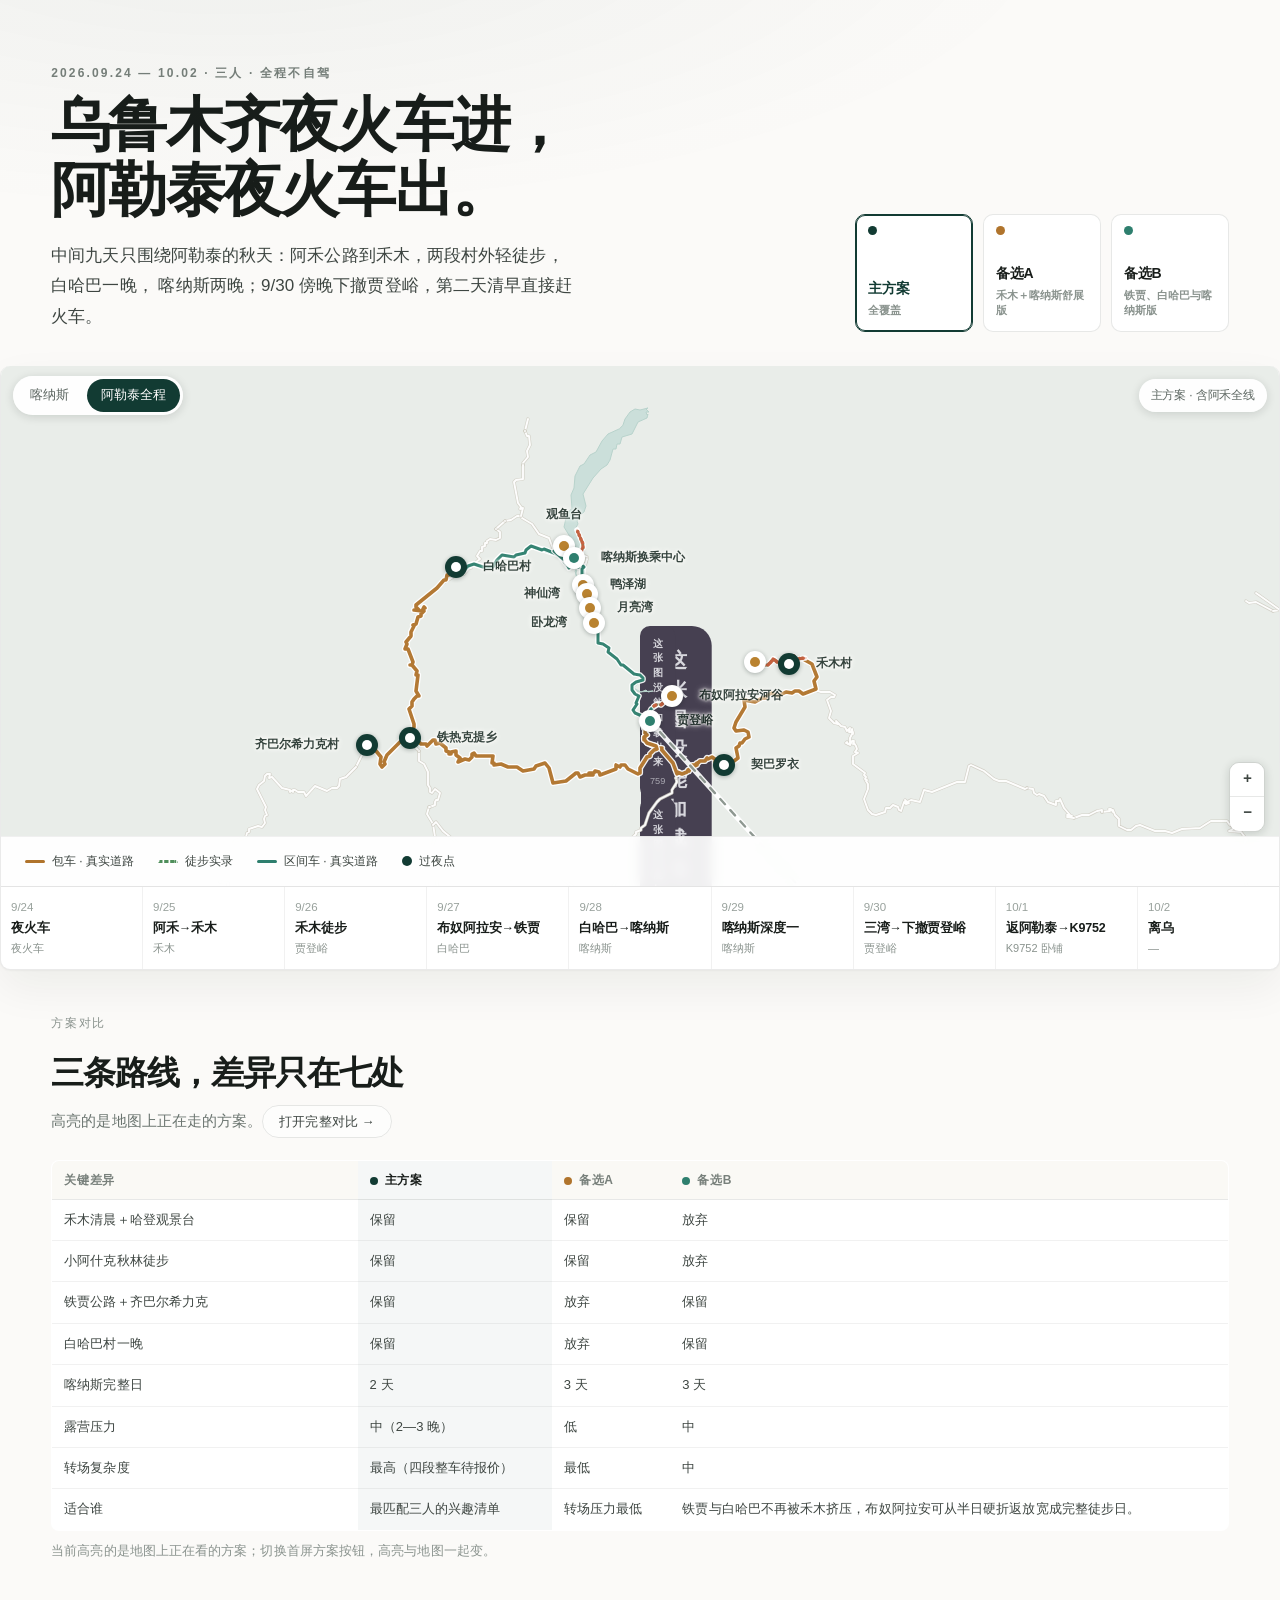
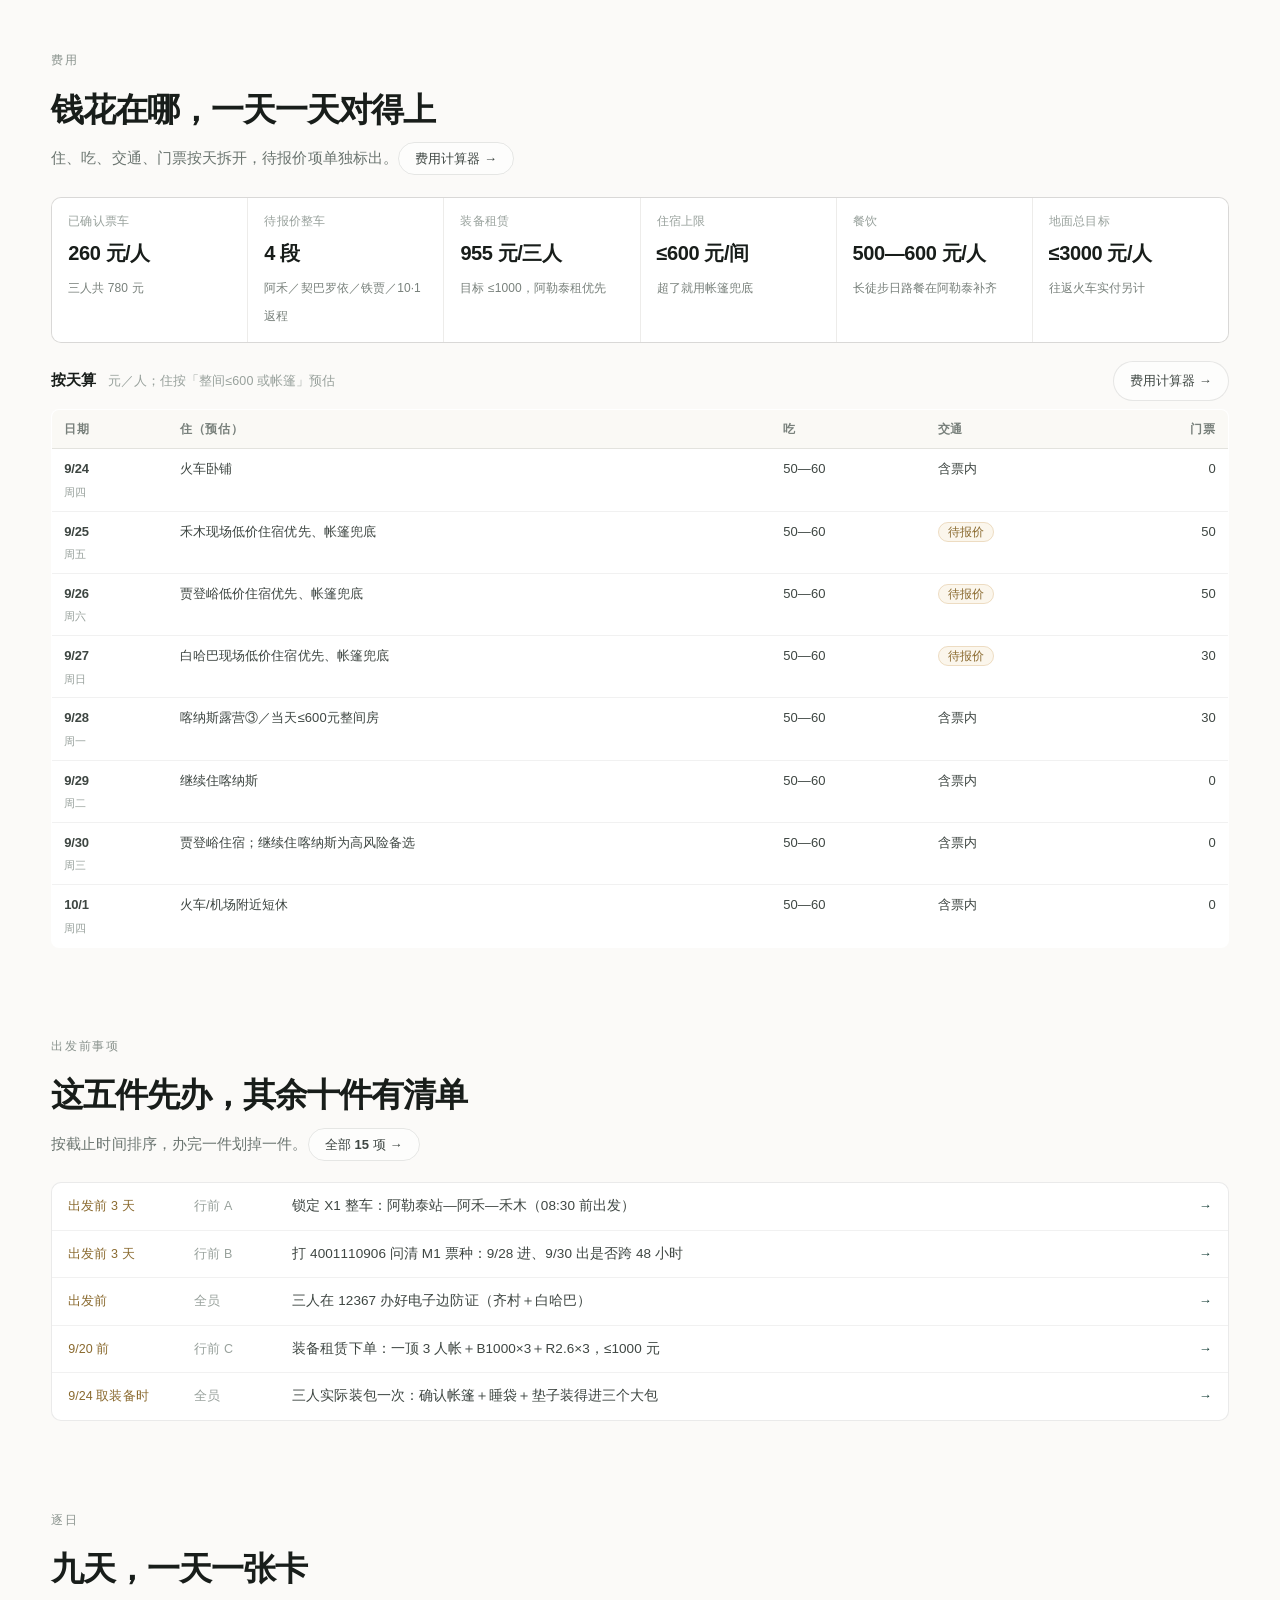
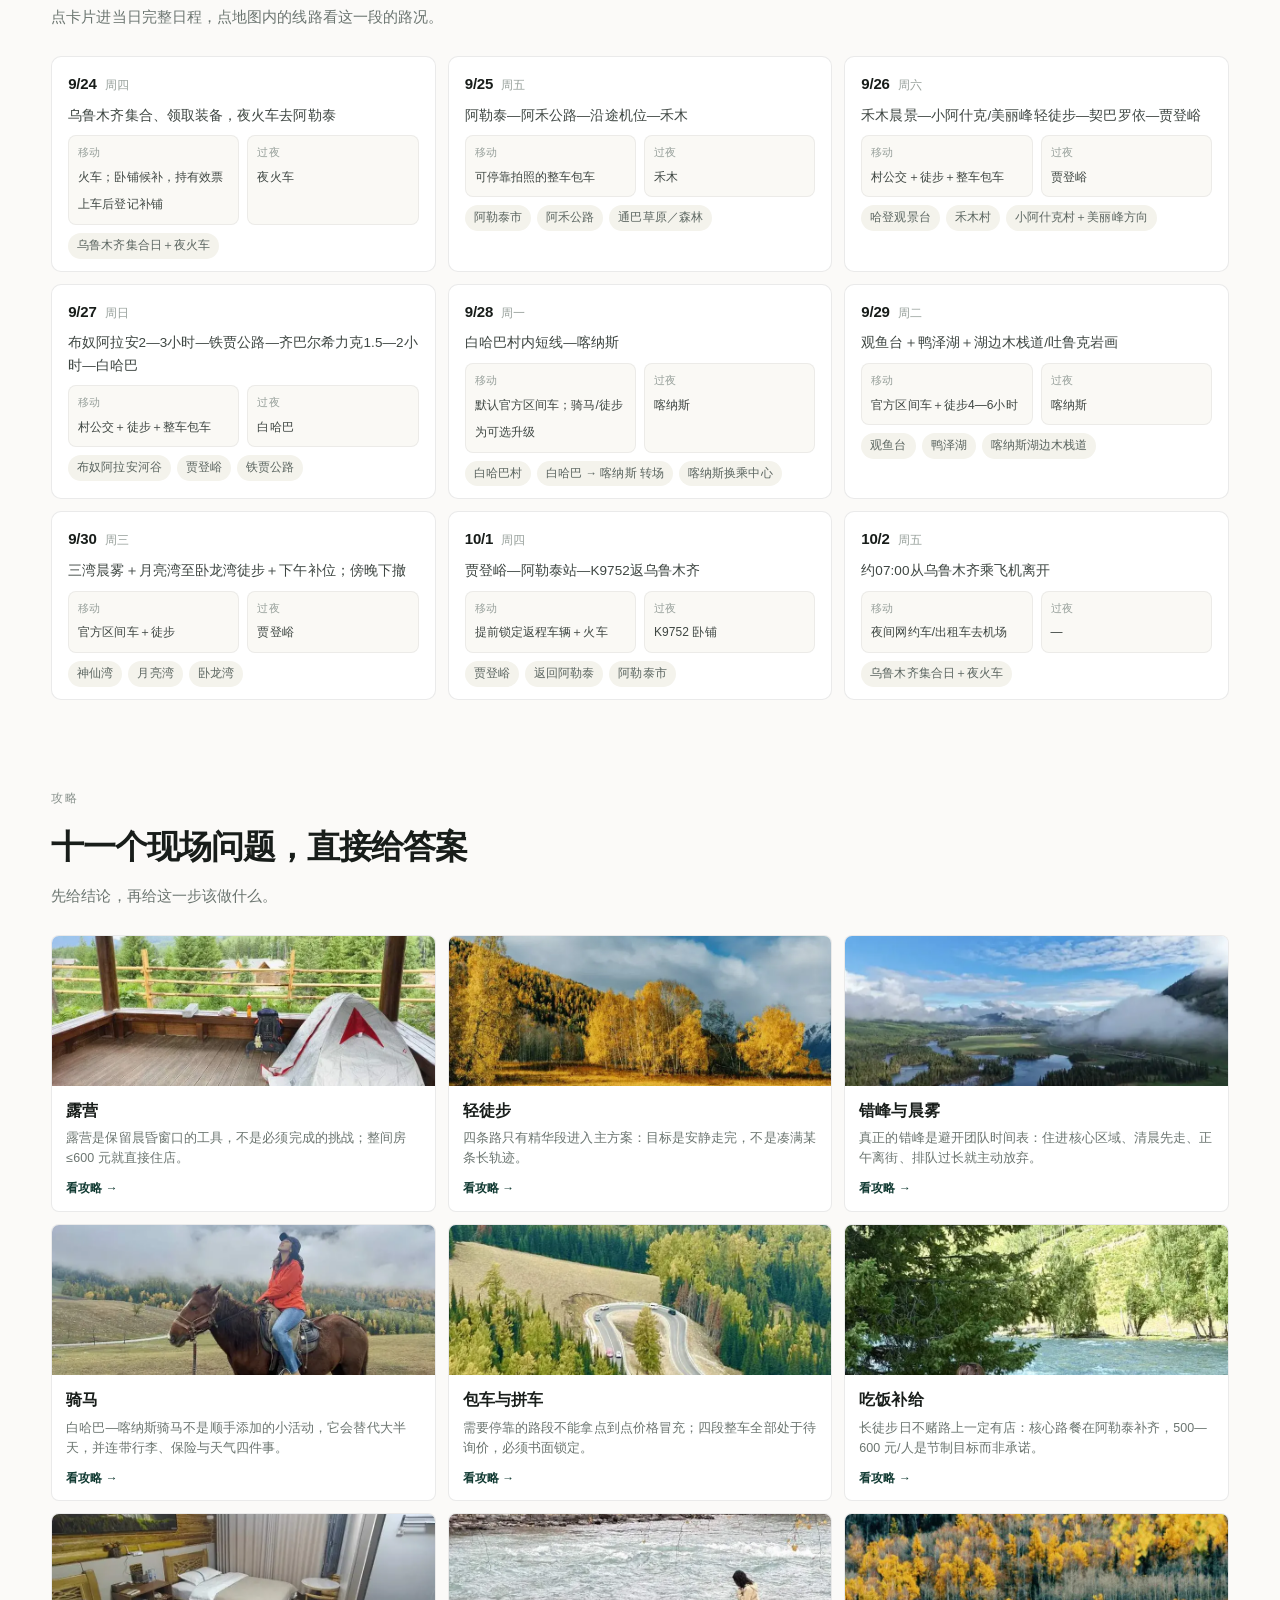
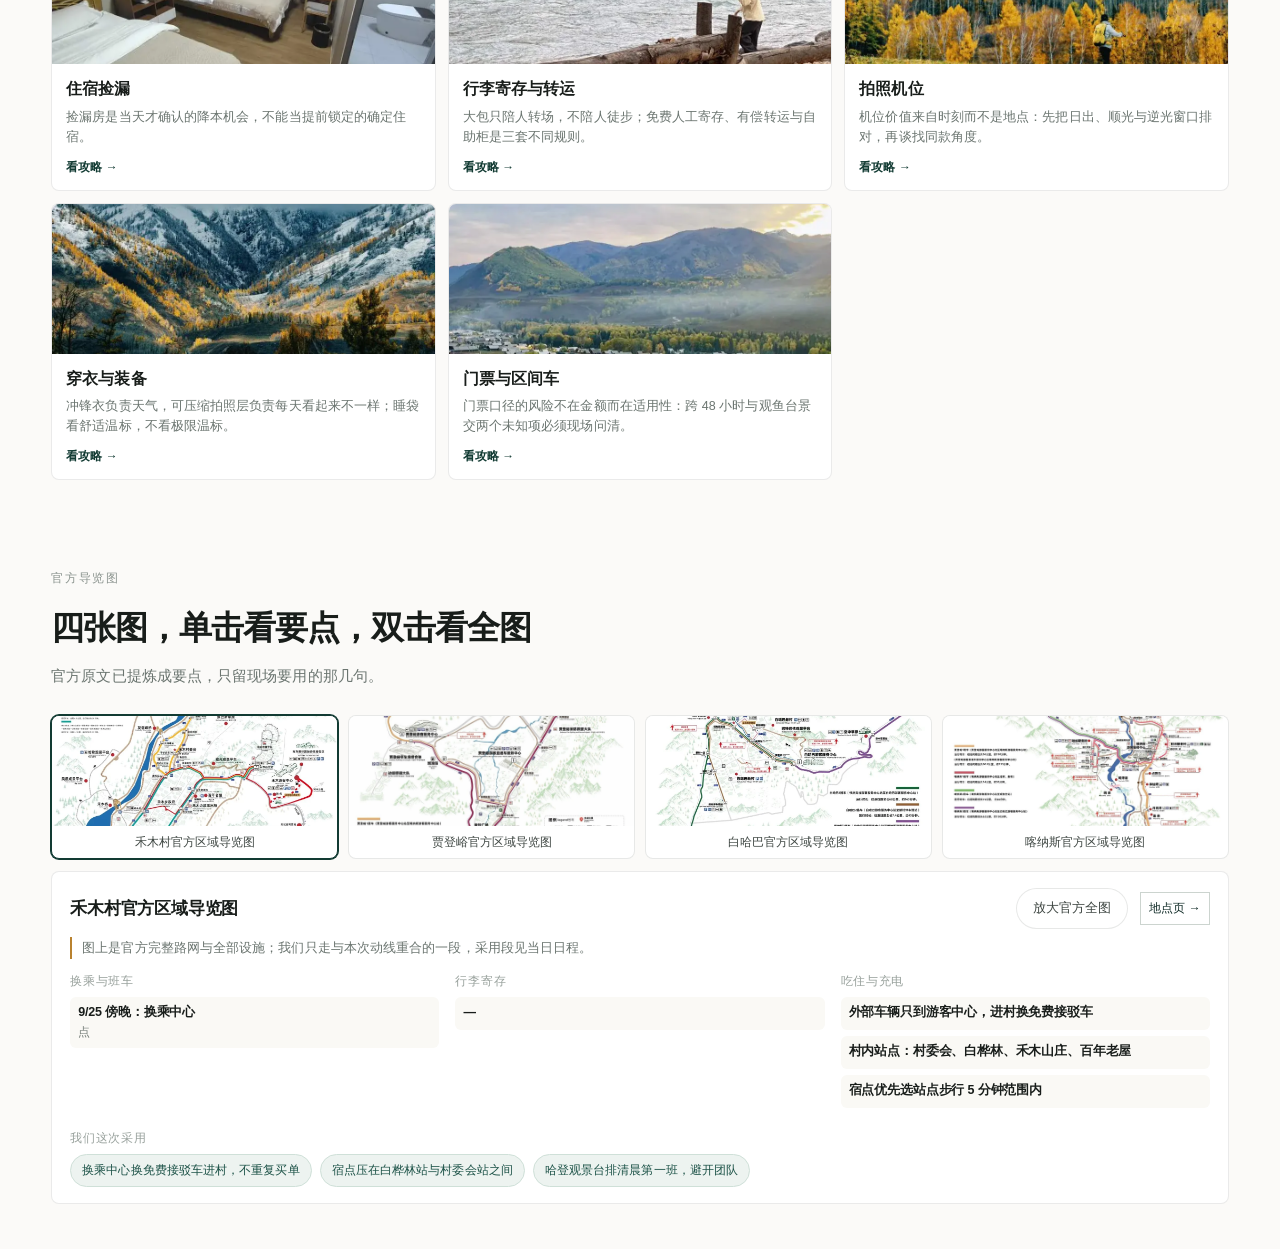
==== index.html @ 80b1b812 "初始发布：阿勒泰秋日现场手册" ====
<!doctype html>
<html lang="zh-CN">
<head>
<meta charset="utf-8">
<meta name="viewport" content="width=device-width,initial-scale=1,viewport-fit=cover">
<meta name="theme-color" content="#102b27">
<meta name="description" content="三个人的阿勒泰、禾木、白哈巴与喀纳斯秋日现场手册：逐日动线、徒步采用段、露营与费用，出发前和现场都能直接用。">
<title>我们的阿勒泰｜2026 秋日现场手册</title>
<link rel="icon" type="image/svg+xml" href="data:image/svg+xml,%3Csvg xmlns='http://www.w3.org/2000/svg' viewBox='0 0 64 64'%3E%rect width='64' height='64' rx='15' fill='%23102b27'/%3E<path d='M7 48 25 16l8 14 8-11 16 29z' fill='%23e5bd70'/%3E%3C/svg%3E">
<link rel="stylesheet" href="vendor/leaflet.css">
<link rel="stylesheet" href="app.css">
</head>
<body>
<main id="top">
  <section class="hero">
    <div class="hero-copy">
      <p class="kicker">2026.09.24 — 10.02 · 三人 · 全程不自驾</p>
      <h1>乌鲁木齐夜火车进，<br>阿勒泰夜火车出。</h1>
      <p class="lede">中间九天只围绕阿勒泰的秋天：阿禾公路到禾木，两段村外轻徒步，白哈巴一晚，
        喀纳斯两晚；9/30 傍晚下撤贾登峪，第二天清早直接赶火车。</p>
    </div>
    <div class="hero-cta" id="planBtns" role="tablist" aria-label="方案切换"></div>
  </section>

  <section class="map-module">
    <div class="map-stage">
      <div class="map-overlay">
        <div class="scope-switch" id="scopeSwitch">
          <button data-scope="core">喀纳斯</button>
          <button data-scope="full" class="active">阿勒泰全程</button>
        </div>
        <b id="mapTitle"></b>
      </div>
      <div id="leafmap" role="application" aria-label="行程地图，可缩放拖动"></div>
      <svg id="routeMap" role="img" aria-label="按真实坐标与轨迹绘制的行程路线图"></svg>
      <div class="map-legend" id="mapLegend"></div>
      <div class="map-note" id="mapNote"></div>
      <aside class="map-drawer" id="mapDrawer"></aside>
    </div>
    <div class="day-strip" id="dayStrip" aria-label="九天日程"></div>
    <div class="day-detail" id="dayDetail" hidden></div>
  </section>

  <section class="block" id="plans">
    <header class="block-head"><p class="kicker">方案对比</p><h2>三条路线，差异只在七处</h2>
      <p class="block-sub">高亮的是地图上正在走的方案。<a class="btn-line small" href="plans.html">打开完整对比 →</a></p></header>
    <div id="planTable"></div>
  </section>

  <section class="block" id="moneysec">
    <header class="block-head"><p class="kicker">费用</p><h2>钱花在哪，一天一天对得上</h2>
      <p class="block-sub">住、吃、交通、门票按天拆开，待报价项单独标出。<a class="btn-line small" href="budget.html">费用计算器 →</a></p></header>
    <div id="moneyList"></div>
  </section>

  <section class="block" id="todosec">
    <header class="block-head"><p class="kicker">出发前事项</p><h2>这五件先办，其余十件有清单</h2>
      <p class="block-sub">按截止时间排序，办完一件划掉一件。<a class="btn-line small" href="tasks.html">全部 15 项 →</a></p></header>
    <ol class="fm-list" id="todoList"></ol>
  </section>

  <section class="block" id="days">
    <header class="block-head"><p class="kicker">逐日</p><h2>九天，一天一张卡</h2>
      <p class="block-sub">点卡片进当日完整日程，点地图内的线路看这一段的路况。</p></header>
    <div id="dayFeed"></div>
  </section>

  <section class="block" id="topics">
    <header class="block-head"><p class="kicker">攻略</p><h2>十一个现场问题，直接给答案</h2>
      <p class="block-sub">先给结论，再给这一步该做什么。</p></header>
    <div class="guide-grid" id="guideGrid"></div>
  </section>

  <section class="block" id="official">
    <header class="block-head"><p class="kicker">官方导览图</p><h2>四张图，单击看要点，双击看全图</h2>
      <p class="block-sub">官方原文已提炼成要点，只留现场要用的那几句。</p></header>
    <div class="off-thumbs" id="offThumbs"></div>
    <div class="off-panel" id="offPanel"></div>
  </section>
</main>
<script>window._AMapSecurityConfig={securityJsCode:"8b874c815a4c3ef85971b90eb9fe4343"};</script>
<script defer src="https://webapi.amap.com/maps?v=2.0&key=b579fc947bc5de2d4fe8ef587fd7fbac&plugin=AMap.Driving,AMap.ToolBar"></script>
<script defer src="vendor/leaflet.js"></script>
<script defer src="data/roads.js"></script>
<script defer src="geomap.js"></script>
<script defer src="site-data.js"></script>
<script defer src="tracks.js"></script>
<script defer src="ui.js"></script>
<script defer src="data/map-config.js"></script>
<script defer src="map.js"></script>
<script defer src="amap.js"></script>
<script defer src="app.js"></script>
</body>
</html>
---- vendor/leaflet.css ----
/* required styles */

.leaflet-pane,
.leaflet-tile,
.leaflet-marker-icon,
.leaflet-marker-shadow,
.leaflet-tile-container,
.leaflet-pane > svg,
.leaflet-pane > canvas,
.leaflet-zoom-box,
.leaflet-image-layer,
.leaflet-layer {
	position: absolute;
	left: 0;
	top: 0;
	}
.leaflet-container {
	overflow: hidden;
	}
.leaflet-tile,
.leaflet-marker-icon,
.leaflet-marker-shadow {
	-webkit-user-select: none;
	   -moz-user-select: none;
	        user-select: none;
	  -webkit-user-drag: none;
	}
/* Prevents IE11 from highlighting tiles in blue */
.leaflet-tile::selection {
	background: transparent;
}
/* Safari renders non-retina tile on retina better with this, but Chrome is worse */
.leaflet-safari .leaflet-tile {
	image-rendering: -webkit-optimize-contrast;
	}
/* hack that prevents hw layers "stretching" when loading new tiles */
.leaflet-safari .leaflet-tile-container {
	width: 1600px;
	height: 1600px;
	-webkit-transform-origin: 0 0;
	}
.leaflet-marker-icon,
.leaflet-marker-shadow {
	display: block;
	}
/* .leaflet-container svg: reset svg max-width decleration shipped in Joomla! (joomla.org) 3.x */
/* .leaflet-container img: map is broken in FF if you have max-width: 100% on tiles */
.leaflet-container .leaflet-overlay-pane svg {
	max-width: none !important;
	max-height: none !important;
	}
.leaflet-container .leaflet-marker-pane img,
.leaflet-container .leaflet-shadow-pane img,
.leaflet-container .leaflet-tile-pane img,
.leaflet-container img.leaflet-image-layer,
.leaflet-container .leaflet-tile {
	max-width: none !important;
	max-height: none !important;
	width: auto;
	padding: 0;
	}

.leaflet-container img.leaflet-tile {
	/* See: https://bugs.chromium.org/p/chromium/issues/detail?id=600120 */
	mix-blend-mode: plus-lighter;
}

.leaflet-container.leaflet-touch-zoom {
	-ms-touch-action: pan-x pan-y;
	touch-action: pan-x pan-y;
	}
.leaflet-container.leaflet-touch-drag {
	-ms-touch-action: pinch-zoom;
	/* Fallback for FF which doesn't support pinch-zoom */
	touch-action: none;
	touch-action: pinch-zoom;
}
.leaflet-container.leaflet-touch-drag.leaflet-touch-zoom {
	-ms-touch-action: none;
	touch-action: none;
}
.leaflet-container {
	-webkit-tap-highlight-color: transparent;
}
.leaflet-container a {
	-webkit-tap-highlight-color: rgba(51, 181, 229, 0.4);
}
.leaflet-tile {
	filter: inherit;
	visibility: hidden;
	}
.leaflet-tile-loaded {
	visibility: inherit;
	}
.leaflet-zoom-box {
	width: 0;
	height: 0;
	-moz-box-sizing: border-box;
	     box-sizing: border-box;
	z-index: 800;
	}
/* workaround for https://bugzilla.mozilla.org/show_bug.cgi?id=888319 */
.leaflet-overlay-pane svg {
	-moz-user-select: none;
	}

.leaflet-pane         { z-index: 400; }

.leaflet-tile-pane    { z-index: 200; }
.leaflet-overlay-pane { z-index: 400; }
.leaflet-shadow-pane  { z-index: 500; }
.leaflet-marker-pane  { z-index: 600; }
.leaflet-tooltip-pane   { z-index: 650; }
.leaflet-popup-pane   { z-index: 700; }

.leaflet-map-pane canvas { z-index: 100; }
.leaflet-map-pane svg    { z-index: 200; }

.leaflet-vml-shape {
	width: 1px;
	height: 1px;
	}
.lvml {
	behavior: url(#default#VML);
	display: inline-block;
	position: absolute;
	}


/* control positioning */

.leaflet-control {
	position: relative;
	z-index: 800;
	pointer-events: visiblePainted; /* IE 9-10 doesn't have auto */
	pointer-events: auto;
	}
.leaflet-top,
.leaflet-bottom {
	position: absolute;
	z-index: 1000;
	pointer-events: none;
	}
.leaflet-top {
	top: 0;
	}
.leaflet-right {
	right: 0;
	}
.leaflet-bottom {
	bottom: 0;
	}
.leaflet-left {
	left: 0;
	}
.leaflet-control {
	float: left;
	clear: both;
	}
.leaflet-right .leaflet-control {
	float: right;
	}
.leaflet-top .leaflet-control {
	margin-top: 10px;
	}
.leaflet-bottom .leaflet-control {
	margin-bottom: 10px;
	}
.leaflet-left .leaflet-control {
	margin-left: 10px;
	}
.leaflet-right .leaflet-control {
	margin-right: 10px;
	}


/* zoom and fade animations */

.leaflet-fade-anim .leaflet-popup {
	opacity: 0;
	-webkit-transition: opacity 0.2s linear;
	   -moz-transition: opacity 0.2s linear;
	        transition: opacity 0.2s linear;
	}
.leaflet-fade-anim .leaflet-map-pane .leaflet-popup {
	opacity: 1;
	}
.leaflet-zoom-animated {
	-webkit-transform-origin: 0 0;
	    -ms-transform-origin: 0 0;
	        transform-origin: 0 0;
	}
svg.leaflet-zoom-animated {
	will-change: transform;
}

.leaflet-zoom-anim .leaflet-zoom-animated {
	-webkit-transition: -webkit-transform 0.25s cubic-bezier(0,0,0.25,1);
	   -moz-transition:    -moz-transform 0.25s cubic-bezier(0,0,0.25,1);
	        transition:         transform 0.25s cubic-bezier(0,0,0.25,1);
	}
.leaflet-zoom-anim .leaflet-tile,
.leaflet-pan-anim .leaflet-tile {
	-webkit-transition: none;
	   -moz-transition: none;
	        transition: none;
	}

.leaflet-zoom-anim .leaflet-zoom-hide {
	visibility: hidden;
	}


/* cursors */

.leaflet-interactive {
	cursor: pointer;
	}
.leaflet-grab {
	cursor: -webkit-grab;
	cursor:    -moz-grab;
	cursor:         grab;
	}
.leaflet-crosshair,
.leaflet-crosshair .leaflet-interactive {
	cursor: crosshair;
	}
.leaflet-popup-pane,
.leaflet-control {
	cursor: auto;
	}
.leaflet-dragging .leaflet-grab,
.leaflet-dragging .leaflet-grab .leaflet-interactive,
.leaflet-dragging .leaflet-marker-draggable {
	cursor: move;
	cursor: -webkit-grabbing;
	cursor:    -moz-grabbing;
	cursor:         grabbing;
	}

/* marker & overlays interactivity */
.leaflet-marker-icon,
.leaflet-marker-shadow,
.leaflet-image-layer,
.leaflet-pane > svg path,
.leaflet-tile-container {
	pointer-events: none;
	}

.leaflet-marker-icon.leaflet-interactive,
.leaflet-image-layer.leaflet-interactive,
.leaflet-pane > svg path.leaflet-interactive,
svg.leaflet-image-layer.leaflet-interactive path {
	pointer-events: visiblePainted; /* IE 9-10 doesn't have auto */
	pointer-events: auto;
	}

/* visual tweaks */

.leaflet-container {
	background: #ddd;
	outline-offset: 1px;
	}
.leaflet-container a {
	color: #0078A8;
	}
.leaflet-zoom-box {
	border: 2px dotted #38f;
	background: rgba(255,255,255,0.5);
	}


/* general typography */
.leaflet-container {
	font-family: "Helvetica Neue", Arial, Helvetica, sans-serif;
	font-size: 12px;
	font-size: 0.75rem;
	line-height: 1.5;
	}


/* general toolbar styles */

.leaflet-bar {
	box-shadow: 0 1px 5px rgba(0,0,0,0.65);
	border-radius: 4px;
	}
.leaflet-bar a {
	background-color: #fff;
	border-bottom: 1px solid #ccc;
	width: 26px;
	height: 26px;
	line-height: 26px;
	display: block;
	text-align: center;
	text-decoration: none;
	color: black;
	}
.leaflet-bar a,
.leaflet-control-layers-toggle {
	background-position: 50% 50%;
	background-repeat: no-repeat;
	display: block;
	}
.leaflet-bar a:hover,
.leaflet-bar a:focus {
	background-color: #f4f4f4;
	}
.leaflet-bar a:first-child {
	border-top-left-radius: 4px;
	border-top-right-radius: 4px;
	}
.leaflet-bar a:last-child {
	border-bottom-left-radius: 4px;
	border-bottom-right-radius: 4px;
	border-bottom: none;
	}
.leaflet-bar a.leaflet-disabled {
	cursor: default;
	background-color: #f4f4f4;
	color: #bbb;
	}

.leaflet-touch .leaflet-bar a {
	width: 30px;
	height: 30px;
	line-height: 30px;
	}
.leaflet-touch .leaflet-bar a:first-child {
	border-top-left-radius: 2px;
	border-top-right-radius: 2px;
	}
.leaflet-touch .leaflet-bar a:last-child {
	border-bottom-left-radius: 2px;
	border-bottom-right-radius: 2px;
	}

/* zoom control */

.leaflet-control-zoom-in,
.leaflet-control-zoom-out {
	font: bold 18px 'Lucida Console', Monaco, monospace;
	text-indent: 1px;
	}

.leaflet-touch .leaflet-control-zoom-in, .leaflet-touch .leaflet-control-zoom-out  {
	font-size: 22px;
	}


/* layers control */

.leaflet-control-layers {
	box-shadow: 0 1px 5px rgba(0,0,0,0.4);
	background: #fff;
	border-radius: 5px;
	}
.leaflet-control-layers-toggle {
	background-image: url(images/layers.png);
	width: 36px;
	height: 36px;
	}
.leaflet-retina .leaflet-control-layers-toggle {
	background-image: url(images/layers-2x.png);
	background-size: 26px 26px;
	}
.leaflet-touch .leaflet-control-layers-toggle {
	width: 44px;
	height: 44px;
	}
.leaflet-control-layers .leaflet-control-layers-list,
.leaflet-control-layers-expanded .leaflet-control-layers-toggle {
	display: none;
	}
.leaflet-control-layers-expanded .leaflet-control-layers-list {
	display: block;
	position: relative;
	}
.leaflet-control-layers-expanded {
	padding: 6px 10px 6px 6px;
	color: #333;
	background: #fff;
	}
.leaflet-control-layers-scrollbar {
	overflow-y: scroll;
	overflow-x: hidden;
	padding-right: 5px;
	}
.leaflet-control-layers-selector {
	margin-top: 2px;
	position: relative;
	top: 1px;
	}
.leaflet-control-layers label {
	display: block;
	font-size: 13px;
	font-size: 1.08333em;
	}
.leaflet-control-layers-separator {
	height: 0;
	border-top: 1px solid #ddd;
	margin: 5px -10px 5px -6px;
	}

/* Default icon URLs */
.leaflet-default-icon-path { /* used only in path-guessing heuristic, see L.Icon.Default */
	background-image: url(images/marker-icon.png);
	}


/* attribution and scale controls */

.leaflet-container .leaflet-control-attribution {
	background: #fff;
	background: rgba(255, 255, 255, 0.8);
	margin: 0;
	}
.leaflet-control-attribution,
.leaflet-control-scale-line {
	padding: 0 5px;
	color: #333;
	line-height: 1.4;
	}
.leaflet-control-attribution a {
	text-decoration: none;
	}
.leaflet-control-attribution a:hover,
.leaflet-control-attribution a:focus {
	text-decoration: underline;
	}
.leaflet-attribution-flag {
	display: inline !important;
	vertical-align: baseline !important;
	width: 1em;
	height: 0.6669em;
	}
.leaflet-left .leaflet-control-scale {
	margin-left: 5px;
	}
.leaflet-bottom .leaflet-control-scale {
	margin-bottom: 5px;
	}
.leaflet-control-scale-line {
	border: 2px solid #777;
	border-top: none;
	line-height: 1.1;
	padding: 2px 5px 1px;
	white-space: nowrap;
	-moz-box-sizing: border-box;
	     box-sizing: border-box;
	background: rgba(255, 255, 255, 0.8);
	text-shadow: 1px 1px #fff;
	}
.leaflet-control-scale-line:not(:first-child) {
	border-top: 2px solid #777;
	border-bottom: none;
	margin-top: -2px;
	}
.leaflet-control-scale-line:not(:first-child):not(:last-child) {
	border-bottom: 2px solid #777;
	}

.leaflet-touch .leaflet-control-attribution,
.leaflet-touch .leaflet-control-layers,
.leaflet-touch .leaflet-bar {
	box-shadow: none;
	}
.leaflet-touch .leaflet-control-layers,
.leaflet-touch .leaflet-bar {
	border: 2px solid rgba(0,0,0,0.2);
	background-clip: padding-box;
	}


/* popup */

.leaflet-popup {
	position: absolute;
	text-align: center;
	margin-bottom: 20px;
	}
.leaflet-popup-content-wrapper {
	padding: 1px;
	text-align: left;
	border-radius: 12px;
	}
.leaflet-popup-content {
	margin: 13px 24px 13px 20px;
	line-height: 1.3;
	font-size: 13px;
	font-size: 1.08333em;
	min-height: 1px;
	}
.leaflet-popup-content p {
	margin: 17px 0;
	margin: 1.3em 0;
	}
.leaflet-popup-tip-container {
	width: 40px;
	height: 20px;
	position: absolute;
	left: 50%;
	margin-top: -1px;
	margin-left: -20px;
	overflow: hidden;
	pointer-events: none;
	}
.leaflet-popup-tip {
	width: 17px;
	height: 17px;
	padding: 1px;

	margin: -10px auto 0;
	pointer-events: auto;

	-webkit-transform: rotate(45deg);
	   -moz-transform: rotate(45deg);
	    -ms-transform: rotate(45deg);
	        transform: rotate(45deg);
	}
.leaflet-popup-content-wrapper,
.leaflet-popup-tip {
	background: white;
	color: #333;
	box-shadow: 0 3px 14px rgba(0,0,0,0.4);
	}
.leaflet-container a.leaflet-popup-close-button {
	position: absolute;
	top: 0;
	right: 0;
	border: none;
	text-align: center;
	width: 24px;
	height: 24px;
	font: 16px/24px Tahoma, Verdana, sans-serif;
	color: #757575;
	text-decoration: none;
	background: transparent;
	}
.leaflet-container a.leaflet-popup-close-button:hover,
.leaflet-container a.leaflet-popup-close-button:focus {
	color: #585858;
	}
.leaflet-popup-scrolled {
	overflow: auto;
	}

.leaflet-oldie .leaflet-popup-content-wrapper {
	-ms-zoom: 1;
	}
.leaflet-oldie .leaflet-popup-tip {
	width: 24px;
	margin: 0 auto;

	-ms-filter: "progid:DXImageTransform.Microsoft.Matrix(M11=0.70710678, M12=0.70710678, M21=-0.70710678, M22=0.70710678)";
	filter: progid:DXImageTransform.Microsoft.Matrix(M11=0.70710678, M12=0.70710678, M21=-0.70710678, M22=0.70710678);
	}

.leaflet-oldie .leaflet-control-zoom,
.leaflet-oldie .leaflet-control-layers,
.leaflet-oldie .leaflet-popup-content-wrapper,
.leaflet-oldie .leaflet-popup-tip {
	border: 1px solid #999;
	}


/* div icon */

.leaflet-div-icon {
	background: #fff;
	border: 1px solid #666;
	}


/* Tooltip */
/* Base styles for the element that has a tooltip */
.leaflet-tooltip {
	position: absolute;
	padding: 6px;
	background-color: #fff;
	border: 1px solid #fff;
	border-radius: 3px;
	color: #222;
	white-space: nowrap;
	-webkit-user-select: none;
	-moz-user-select: none;
	-ms-user-select: none;
	user-select: none;
	pointer-events: none;
	box-shadow: 0 1px 3px rgba(0,0,0,0.4);
	}
.leaflet-tooltip.leaflet-interactive {
	cursor: pointer;
	pointer-events: auto;
	}
.leaflet-tooltip-top:before,
.leaflet-tooltip-bottom:before,
.leaflet-tooltip-left:before,
.leaflet-tooltip-right:before {
	position: absolute;
	pointer-events: none;
	border: 6px solid transparent;
	background: transparent;
	content: "";
	}

/* Directions */

.leaflet-tooltip-bottom {
	margin-top: 6px;
}
.leaflet-tooltip-top {
	margin-top: -6px;
}
.leaflet-tooltip-bottom:before,
.leaflet-tooltip-top:before {
	left: 50%;
	margin-left: -6px;
	}
.leaflet-tooltip-top:before {
	bottom: 0;
	margin-bottom: -12px;
	border-top-color: #fff;
	}
.leaflet-tooltip-bottom:before {
	top: 0;
	margin-top: -12px;
	margin-left: -6px;
	border-bottom-color: #fff;
	}
.leaflet-tooltip-left {
	margin-left: -6px;
}
.leaflet-tooltip-right {
	margin-left: 6px;
}
.leaflet-tooltip-left:before,
.leaflet-tooltip-right:before {
	top: 50%;
	margin-top: -6px;
	}
.leaflet-tooltip-left:before {
	right: 0;
	margin-right: -12px;
	border-left-color: #fff;
	}
.leaflet-tooltip-right:before {
	left: 0;
	margin-left: -12px;
	border-right-color: #fff;
	}

/* Printing */

@media print {
	/* Prevent printers from removing background-images of controls. */
	.leaflet-control {
		-webkit-print-color-adjust: exact;
		print-color-adjust: exact;
		}
	}
---- app.css ----
:root{--ink:#17201e;--forest:#102b27;--paper:#f6f7f4;--white:#fff;--muted:#68716d;--line:#dce1dc;--gold:#d6a750;--gold2:#f0d59a;--river:#5e93a5;--hike:#d06b4e;--shuttle:#66845f;--shadow:0 22px 60px rgba(16,43,39,.12)}*{box-sizing:border-box}html{scroll-behavior:smooth}body{margin:0;background:var(--paper);color:var(--ink);font:16px/1.65 -apple-system,BlinkMacSystemFont,"PingFang SC","Microsoft YaHei",sans-serif}button,a{font:inherit}button{cursor:pointer}.site-header{height:72px;padding:0 max(24px,4vw);display:flex;align-items:center;gap:42px;position:sticky;top:0;z-index:50;background:#f6f7f4e8;backdrop-filter:blur(18px);border-bottom:1px solid #17201e17}.brand{text-decoration:none;font-weight:850}.brand span{display:block;font:700 10px/1 ui-monospace,monospace;letter-spacing:.18em;color:#64726c;margin-bottom:4px}.site-header nav{display:flex;gap:24px}.site-header nav a{text-decoration:none;color:#65706b;font-size:14px}.today-button{margin-left:auto;border:0;background:var(--forest);color:#fff;padding:10px 15px;border-radius:999px}.journey-shell{padding:64px max(24px,4vw) 30px;max-width:1640px;margin:auto}.journey-heading{display:grid;grid-template-columns:1.35fr .65fr;gap:60px;align-items:end;margin-bottom:30px}.eyebrow,.map-kicker{margin:0 0 8px;font:700 11px/1.2 ui-monospace,monospace;letter-spacing:.16em;text-transform:uppercase;color:#76807b}.journey-heading h1{margin:0;max-width:920px;font-size:clamp(42px,5.7vw,84px);line-height:1.02;letter-spacing:-.055em}.trip-facts{display:grid;grid-template-columns:repeat(2,1fr);border-top:1px solid var(--line)}.trip-facts span{padding:15px 0;border-bottom:1px solid var(--line);color:var(--muted);font-size:13px}.trip-facts b{font-size:24px;color:var(--forest);display:block}.journey-workspace{display:grid;grid-template-columns:minmax(0,1.65fr) minmax(340px,.6fr);min-height:620px;background:#fff;border:1px solid var(--line);box-shadow:var(--shadow)}.map-card{min-width:0;display:flex;flex-direction:column}.map-toolbar{height:70px;padding:0 20px 0 24px;display:flex;justify-content:space-between;align-items:center;border-bottom:1px solid var(--line)}.map-toolbar b{display:block;font-size:17px}.map-kicker{font-size:9px}.map-actions{display:flex;background:#eef1ed;padding:3px;border-radius:999px}.map-actions button{border:0;background:transparent;padding:7px 11px;border-radius:999px;color:#66706b;font-size:12px}.map-actions button.active{background:#fff;color:var(--forest);box-shadow:0 2px 10px #0001}.map-stage{height:550px;position:relative;overflow:hidden;background:linear-gradient(145deg,#e7ece7,#dfe7e4)}#routeMap{width:100%;height:100%;display:block}.map-bg{fill:#e6ebe6}.terrain-line{fill:none;stroke:#c9d5cf;stroke-width:1;opacity:.7}.route-line{fill:none;stroke-linecap:round;stroke-linejoin:round}.route-line.drive{stroke:var(--gold);stroke-width:5}.route-line.shuttle{stroke:var(--shuttle);stroke-width:5;stroke-dasharray:8 7}.route-line.hike{stroke:var(--hike);stroke-width:4;stroke-dasharray:3 7}.poi{cursor:pointer}.poi circle{stroke:#fff;stroke-width:3;filter:drop-shadow(0 4px 5px #18302933)}.poi text{font-size:12px;font-weight:750;paint-order:stroke;stroke:#eef2ee;stroke-width:4;fill:#26342f}.map-legend{position:absolute;left:18px;bottom:17px;display:flex;gap:14px;background:#102b27e8;color:#fff;padding:9px 12px;border-radius:7px;font-size:11px}.map-legend span:before{content:"";display:inline-block;width:17px;height:3px;margin-right:6px;vertical-align:middle;background:currentColor}.map-legend .drive{color:var(--gold)}.map-legend .shuttle{color:#9db394}.map-legend .hike{color:#ef8a6c}.map-legend .stay{color:#fff}.map-legend .stay:before{width:8px;height:8px;border-radius:50%}.map-note{position:absolute;right:16px;bottom:17px;background:#fffd;padding:7px 10px;border-radius:5px;color:#65706b;font-size:10px}.day-panel{padding:30px;background:var(--forest);color:#fff;display:flex;flex-direction:column}.panel-top{display:flex;justify-content:space-between}.panel-top .eyebrow{color:#9fb2aa}.panel-top button{border:0;background:transparent;color:#aebeb8;font-size:12px}.day-panel h2{font-size:30px;line-height:1.12;letter-spacing:-.035em;margin:18px 0 13px}.day-panel>p{color:#c3d0cb;margin:0 0 22px}.schedule-preview{border-top:1px solid #ffffff24}.schedule-item{display:grid;grid-template-columns:66px 1fr;gap:12px;padding:11px 0;border-bottom:1px solid #ffffff1d}.schedule-item time{color:var(--gold2);font:700 12px/1.6 ui-monospace,monospace}.schedule-item b{font-size:14px}.schedule-item small{display:block;color:#9fb2aa}.day-meta{display:flex;gap:6px;flex-wrap:wrap;margin-top:18px}.day-meta span{font-size:11px;color:#c3d0cb;border:1px solid #ffffff25;padding:4px 7px;border-radius:99px}.primary-link{color:#fff;text-decoration:none;font-weight:750;margin-top:auto;padding-top:22px;display:flex;justify-content:space-between;border-top:1px solid #ffffff24}.date-rail{display:grid;grid-template-columns:repeat(9,1fr);gap:1px;margin-top:18px;background:var(--line);border:1px solid var(--line)}.date-chip{border:0;background:#fff;padding:14px 12px;text-align:left;min-height:86px}.date-chip small{display:block;color:#87908c}.date-chip b{display:block;margin:3px 0}.date-chip span{font-size:11px;color:#69736f;display:block;white-space:nowrap;overflow:hidden;text-overflow:ellipsis}.date-chip.active{background:var(--forest);color:#fff}.date-chip.active small,.date-chip.active span{color:#b9c8c2}.content-block{max-width:1540px;margin:auto;padding:90px max(24px,4vw)}.section-heading{display:flex;justify-content:space-between;align-items:end;gap:50px;margin-bottom:30px}.section-heading h2{font-size:clamp(34px,4.2vw,58px);line-height:1.03;letter-spacing:-.045em;margin:0}.section-heading>p{max-width:510px;color:var(--muted);margin:0}.day-feed{border-top:1px solid #cbd2cd}.day-card{display:grid;grid-template-columns:110px 1.25fr .85fr .85fr;gap:24px;padding:28px 0;border-bottom:1px solid #cbd2cd}.day-number small{display:block;color:var(--muted)}.day-number b{font-size:30px}.day-card h3{font-size:24px;margin:0 0 6px}.day-card p{margin:0;color:#5d6762}.day-actions{display:flex;gap:6px;flex-wrap:wrap;margin-top:12px}.mini-link{border:1px solid #ccd4cf;background:#fff;text-decoration:none;color:var(--forest);padding:5px 8px;font-size:12px}.fact-list small{display:block;color:#87908c}.fact-list b{display:block;margin-bottom:10px}.risk-note{padding:13px;background:#efe5d2;color:#654d25;font-size:13px}.topics-block{max-width:none;background:var(--forest);color:#fff}.topics-block>.section-heading,.topics-block>.topic-tabs,.topics-block>.topic-feature,.topics-block>.topic-grid{max-width:1420px;margin-left:auto;margin-right:auto}.topics-block .eyebrow,.topics-block .section-heading>p{color:#aebeb8}.topic-tabs{display:flex;gap:7px;overflow:auto;padding-bottom:14px}.topic-tabs button{border:1px solid #ffffff27;background:transparent;color:#cad5d1;padding:8px 12px;border-radius:999px;white-space:nowrap}.topic-tabs button.active{background:var(--gold2);border-color:var(--gold2);color:#28352f}.topic-feature{display:grid;grid-template-columns:1.25fr .75fr;background:#fff;color:var(--ink);margin-top:18px}.topic-feature img{width:100%;height:370px;object-fit:cover}.topic-copy{padding:34px}.topic-copy h3{font-size:34px;line-height:1.1;margin:7px 0 12px}.topic-copy p{color:#5c6661}.rank-list{counter-reset:item;margin:24px 0;padding:0;list-style:none}.rank-list li{counter-increment:item;padding:10px 0;border-top:1px solid var(--line)}.rank-list li:before{content:counter(item,decimal-leading-zero);font:700 11px ui-monospace,monospace;color:#a2762b;margin-right:12px}.topic-grid{display:grid;grid-template-columns:repeat(3,1fr);gap:14px;margin-top:14px}.topic-card{background:#1a3833;border:1px solid #ffffff13;padding:20px;text-decoration:none;color:#fff}.topic-card small{color:#9eb0aa}.topic-card h3{margin:8px 0;font-size:19px}.topic-card p{color:#bdcac5;font-size:14px}.official-grid{display:grid;grid-template-columns:repeat(4,1fr);gap:14px}.official-card{background:#fff;border:1px solid var(--line);overflow:hidden}.official-thumb{height:180px;overflow:hidden;background:#e8ece8}.official-thumb img{width:100%;height:100%;object-fit:cover;transition:.3s}.official-card:hover img{transform:scale(1.03)}.official-card div:last-child{padding:17px}.official-card h3{margin:0}.official-card p{font-size:13px;color:var(--muted)}.official-card button{border:0;background:none;color:#8d651e;padding:0;font-weight:750}.plan-switcher{display:flex;gap:8px;margin-bottom:18px;overflow:auto}.plan-switcher button{border:1px solid var(--line);background:#fff;padding:10px 14px;white-space:nowrap}.plan-switcher button.active{background:var(--forest);color:#fff}.plan-detail{background:#fff;border:1px solid var(--line);padding:28px}.plan-summary{display:grid;grid-template-columns:.8fr 1.2fr;gap:40px}.plan-summary h3{font-size:34px;margin:0}.plan-days{display:grid;grid-template-columns:repeat(4,1fr);gap:7px;margin-top:22px}.plan-day{padding:12px;background:#f0f3ef;font-size:12px}.packing-grid{display:grid;grid-template-columns:repeat(3,1fr);gap:14px}.pack-card{background:#fff;border:1px solid var(--line);padding:22px}.pack-card h3{font-size:21px;margin:0 0 10px}.pack-card ul{padding-left:18px;color:#59635f}.pack-card li{margin:7px 0}footer{background:#0d211e;color:#fff;padding:34px max(24px,4vw);display:flex;justify-content:space-between;gap:30px}footer p{margin:0;color:#9fb2aa;max-width:760px}.dialog{position:fixed;inset:0;z-index:100;background:#102b27e6;display:grid;place-items:center;padding:25px}.dialog-card{background:#fff;max-width:1100px;max-height:90vh;overflow:auto;box-shadow:var(--shadow)}.dialog-card img{width:100%;display:block}.dialog-head{display:flex;justify-content:space-between;padding:18px 22px}.dialog-head button{border:0;background:#eef1ed;width:38px;height:38px;border-radius:50%}@media(max-width:1000px){.journey-heading{grid-template-columns:1fr}.journey-workspace{grid-template-columns:1fr}.map-stage{height:500px}.date-rail{grid-template-columns:repeat(4,1fr)}.day-card{grid-template-columns:90px 1fr 1fr}.day-card .risk-note{grid-column:2/4}.official-grid{grid-template-columns:repeat(2,1fr)}.topic-grid,.packing-grid{grid-template-columns:repeat(2,1fr)}}@media(max-width:680px){.site-header{height:64px;padding:0 16px}.site-header nav{display:none}.today-button{font-size:12px;padding:8px 10px}.journey-shell{padding:32px 14px 20px}.journey-heading{gap:26px}.journey-heading h1{font-size:44px}.trip-facts b{font-size:19px}.journey-workspace{display:block}.map-toolbar{padding:0 13px}.map-stage{height:48vh;min-height:340px;max-height:470px}.map-legend{left:10px;right:10px;bottom:10px;justify-content:space-between;gap:5px}.map-note{display:none}.day-panel{padding:24px 20px}.day-panel h2{font-size:27px}.date-rail{display:flex;overflow:auto}.date-chip{min-width:122px}.content-block{padding:68px 18px}.section-heading{display:block}.section-heading>p{margin-top:14px}.section-heading h2{font-size:40px}.day-card{grid-template-columns:64px 1fr}.day-card>.fact-list,.day-card>.risk-note{grid-column:2}.topic-feature{display:block}.topic-feature img{height:230px}.topic-copy{padding:24px}.topic-grid,.official-grid,.packing-grid{grid-template-columns:1fr}.plan-summary{grid-template-columns:1fr}.plan-days{grid-template-columns:repeat(2,1fr)}footer{display:block;padding:30px 18px}footer p{margin-top:10px}}

/* ── 阶段B 新增：地图四色与示意走向、导览图查看器、话题与原话、方案差异 ── */
:root{--bus:#4c7d8c;--train:#6f6a86;--intent:#a9b4ad;--quote:#9a6b20;--quote2:#fbf1dd}
.route-line.bus{stroke:var(--bus);stroke-width:4;stroke-dasharray:2 6}
.route-line.train{stroke:var(--train);stroke-width:5;stroke-dasharray:14 6}
.route-line.intent{stroke:var(--intent);stroke-width:2.5;stroke-dasharray:5 8;opacity:.85}
.route-line.ghost{opacity:.55}
.map-legend .bus{color:#9dc3cd}.map-legend .train{color:#b3aed1}
.map-legend .intent:before{height:0;border-top:2px dashed currentColor;width:17px}
.map-legend .intent{color:#cfd8d2}
.map-foot{display:flex;align-items:center;gap:14px;padding:12px 20px;border-top:1px solid var(--line);background:#fff}
.map-foot select{border:1px solid var(--line);border-radius:8px;padding:8px 10px;font:inherit;font-size:14px;background:#fff;color:var(--ink);min-height:40px}
.map-hint{font-size:13px;color:var(--muted)}
.facility-list{margin:12px 0 6px;padding-left:18px;color:var(--muted);font-size:14px;line-height:1.7}
.diff-list{margin:10px 0 0;padding-left:18px;font-size:14px;line-height:1.7}
.diff-list s{color:#98a29d;margin-left:8px}
.plan-day{background:#f0f3ef;padding:10px 12px;font-size:13px;border-left:3px solid var(--gold)}
.plan-day i{display:block;font-style:normal;color:var(--muted);font:700 11px/1.6 ui-monospace,monospace}
.plan-day b{font-size:14px}
.cost-warn{background:var(--quote2);color:var(--quote);padding:12px 14px;border-radius:8px;font-size:14px}
.text-link{border:0;background:none;color:#8d651e;padding:0;font-weight:750;font-size:14px;text-decoration:underline}
.topic-noimg{background:var(--forest);color:#8fa79f;display:grid;place-items:center;min-height:220px}
.primary-link.dark{color:var(--forest)}
.quote{margin:0 0 14px;padding:16px 18px;background:#fff;border-left:3px solid var(--gold);border-radius:0 10px 10px 0}
.quote blockquote{margin:0;font-size:16px;line-height:1.8;color:#334743}
.quote figcaption{display:flex;flex-wrap:wrap;gap:8px;align-items:center;margin-top:10px;font-size:13px;color:var(--muted)}
.qtag{background:var(--quote2);color:var(--quote);padding:3px 9px;border-radius:99px;font-size:13px;font-weight:700}
.qplace{border:1px solid var(--line);padding:3px 9px;border-radius:99px;font-size:13px}
.note-chip{color:#876426;text-decoration:none;border-bottom:1px dashed #c9ab70;font-size:13px}
.note-chip:hover{border-bottom-style:solid}
.viewer{position:fixed;inset:0;z-index:120;background:#0c1f1cf2;display:flex;flex-direction:column;padding:0}
.viewer-bar{display:flex;justify-content:space-between;align-items:center;gap:16px;padding:14px 18px;color:#fff;background:#0c1f1c}
.viewer-bar b{font-size:16px}
.viewer-tools{display:flex;gap:8px}
.viewer-tools button{border:1px solid #ffffff33;background:#ffffff14;color:#fff;min-width:44px;min-height:40px;border-radius:8px;font-size:15px}
.viewer-tools button:last-child{background:#fff;color:#0c1f1c;border-color:#fff;font-size:20px;line-height:1}
.viewer-stage{flex:1;overflow:hidden;display:grid;place-items:center;cursor:grab}
.viewer.zoomed .viewer-stage{cursor:move}
.viewer-stage img{max-width:96%;max-height:100%;object-fit:contain;transform-origin:center center;transition:transform .12s ease-out;background:#fff}
.viewer-note{margin:0;padding:12px 18px 18px;color:#b9c8c2;font-size:14px;line-height:1.7;background:#0c1f1c}
.viewer-note b{color:#fff}
.viewer-facts{display:flex;flex-wrap:wrap;gap:8px;margin-top:10px}
.viewer-facts span{border:1px solid #ffffff2e;padding:6px 10px;border-radius:99px;font-size:13px}
@media(max-width:680px){
 .map-foot{flex-direction:column;align-items:flex-start;gap:8px}
 .map-foot select{width:100%}
 .journey-workspace{display:flex;flex-direction:column}
 .map-card{order:-1}
 .map-stage{height:52vh;min-height:320px}
 .trip-facts span,.date-chip span,.schedule-item small,.day-card p,.mini-link,.topic-card p,.facility-list,.map-hint,.diff-list,.plan-day,.cost-warn,.text-link,.qtag,.qplace,.note-chip,.quote figcaption,.viewer-note,.viewer-facts span{font-size:14px}
 .eyebrow,.map-kicker,.panel-top .eyebrow,.trip-facts span,.day-meta span,.topic-card small{font-size:14px;letter-spacing:.06em}
 .mini-link,.date-chip,.text-link,.viewer-tools button,.map-actions button{min-height:44px}
 .map-actions button{padding:10px 14px}
}

.journey-heading{grid-template-columns:1.5fr .5fr}
.hero-line{margin:18px 0 0;font-size:19px;line-height:1.75;color:#4a5b57;max-width:42em}
@media(max-width:680px){.hero-line{font-size:17px}}

/* §11 触控命中区：手机档所有可点元素 ≥44px 高 */
@media(max-width:680px){
 a,button,select,.mini-link,.note-chip,.text-link,.day-nav a,.tip-place a,.detail-nav a,.qtag,.pcard,.day-links a,.topic-links a,.mcell{min-height:44px}
 .mini-link,.note-chip,.qtag,.qplace,.tk-meta span{display:inline-flex;align-items:center;padding:10px 12px}
 .detail-back,.brand{display:inline-flex;align-items:center;min-height:44px}
 .pcard{min-height:120px}
}
/* 行内链接要能撑出命中区：inline 盒不认 min-height，统一改成 inline-flex */
.mini-link,.note-chip,.text-link,.qtag,.qplace,.tip-place a,.day-nav a,.seg button{display:inline-flex;align-items:center}

.poi text.lbl-left{text-anchor:end}
.hero-lead{font-size:21px;line-height:1.6;color:#173c36;font-weight:650;margin:0 0 12px}

.poi .lbl-hidden{opacity:0}
.poi:hover .lbl-hidden{opacity:1}

.amap-host{position:absolute;inset:0;z-index:1}
.amap-dot{display:block;width:10px;height:10px;border-radius:50%;background:#d6a750;border:2px solid #fff;box-shadow:0 1px 4px #0004}
.amap-dot.stay{background:#102b27}
body[data-map="amap"] #routeMap{display:none}
body[data-map="amap"] .map-stage{background:#e9ede9}

/* 图片加载失败的占位：保持原有格子尺寸，避免整版布局跳动 */
.img-fallback{background:#123b34;color:#8fa79f;border-radius:14px;min-height:120px;display:flex;
  flex-direction:column;gap:6px;justify-content:center;padding:14px;text-align:center;font-size:13px}
.img-fallback b{color:#c7d6d0;font-size:14px}

/* ── 真地图层：Leaflet + 灰底瓦片调色 + 图钉 + 抽屉（app.js 的 SVG 只在瓦片不可达时出现） ── */
.map-stage{height:720px}
#leafmap{position:absolute;inset:0;z-index:2;display:none;background:#e9ede9}
body[data-map="leaflet"] #leafmap{display:block}
body[data-map="leaflet"] #routeMap{display:none}
body[data-map="leaflet"] .map-stage{background:#e9ede9}
#leafmap .leaflet-tile-pane{filter:saturate(.5) hue-rotate(100deg) brightness(1.05) contrast(.93)}
#leafmap .leaflet-container{background:#e9ede9;font:inherit}
#leafmap .leaflet-control-zoom{border:1px solid var(--line);box-shadow:0 4px 14px #17352d18;border-radius:9px;overflow:hidden}
#leafmap .leaflet-control-zoom a{width:34px;height:34px;line-height:34px;color:#20443c;background:#fffffff2;border-bottom:1px solid var(--line)}
#leafmap .leaflet-control-zoom a:last-child{border-bottom:0}
.pin-sight .pin,.pin-road .pin,.pin-stay .pin,.pin-hub .pin{width:26px;height:26px;display:flex;align-items:center;
  justify-content:center;border:3px solid #fff;box-shadow:0 4px 12px #17352d55;color:#fff;font-size:12px;font-weight:750}
.pin-sight .pin{background:#d6a750;border-radius:50%}
.pin-road .pin{background:#c8964a;border-radius:50%}
.pin-hub .pin{background:#4c7d8c;border-radius:50%}
.pin-stay .pin{background:#102b27;border-radius:7px}
.leaflet-tooltip.tip-name{border:0;border-radius:6px;box-shadow:0 3px 12px #0003;font-weight:700;font-size:12px;padding:4px 8px;background:#fff;color:#22332e}
.leaflet-tooltip.tip-name:before{display:none}
.leaflet-tooltip.tip-line{background:#17352df2;color:#fff;border:0;border-radius:6px;font-size:11px;padding:4px 8px;box-shadow:0 3px 12px #0003}
.leaflet-tooltip.tip-line:before{display:none}
.map-drawer{position:absolute;z-index:740;left:16px;top:16px;bottom:16px;width:352px;display:none;overflow:auto;
  background:#fffffff8;backdrop-filter:blur(14px);border:1px solid var(--line);border-radius:14px;box-shadow:var(--shadow)}
.map-drawer.open{display:block}
.drawer-x{position:sticky;float:right;top:12px;right:12px;margin:12px 12px -46px 0;width:34px;height:34px;border-radius:50%;
  border:1px solid var(--line);background:#fffffff2;font-size:19px;line-height:1;z-index:3}
.drawer-cover{width:100%;height:206px;object-fit:cover;display:block}
.drawer-cover.none{background:var(--forest);color:#8fa79f;display:grid;place-items:center;font-size:13px}
.drawer-in{padding:18px 20px 22px}
.drawer-in h3{margin:2px 0 8px;font-size:24px;line-height:1.22;letter-spacing:-.02em}
.drawer-in p{margin:0;font-size:15px;line-height:1.75;color:#3f4f4a}
.drawer-meta{display:flex;flex-wrap:wrap;gap:6px;margin:12px 0}
.drawer-meta span{font-size:12px;background:#eef2ee;color:#4a5b57;border-radius:99px;padding:4px 9px}
.drawer-guide{display:block;width:100%;text-align:left;border:1px dashed #cbb384;background:#fbf6ea;color:#8a6a20
  border-radius:9px;padding:10px 12px;font-size:13px;margin-bottom:8px}
.drawer-go{display:block;font-size:14px;font-weight:750;color:var(--forest);text-decoration:none;padding:8px 0}
.drawer-days{display:flex;flex-wrap:wrap;gap:6px;margin-top:8px;border-top:1px solid var(--line);padding-top:12px}
.drawer-days a{font-size:12px;border:1px solid var(--line);border-radius:99px;padding:5px 10px;text-decoration:none;color:#4a5b57}
.map-legend{z-index:735}.map-note{z-index:735;max-width:44%}
@media(max-width:1000px){.map-stage{height:560px}}
@media(max-width:680px){
 .map-stage{height:52vh;min-height:340px;max-height:470px}
 .map-drawer{left:10px;right:10px;top:auto;bottom:10px;width:auto;max-height:62%}
 .map-note{max-width:52%;font-size:11px}
}

.leaflet-tooltip.tip-name{background:#fffffff2;border:1px solid var(--line);box-shadow:0 2px 8px #17352d22;padding:3px 7px}
.leaflet-tooltip-right.tip-name:before{display:none}

.pin-sight .pin span,.pin-road .pin span,.pin-stay .pin span,.pin-hub .pin span{display:none}
.pin-stay .pin:after{content:"";width:8px;height:8px;border-radius:2px;background:#ffdca8}
.pin-sight .pin:after{content:"";width:7px;height:7px;border-radius:50%;background:#fff}
.pin-hub .pin:after{content:"";width:7px;height:7px;border-radius:50%;background:#fff}
.pin-road .pin:after{content:"";width:9px;height:3px;border-radius:2px;background:#fff}

.drawer-src{margin:10px 0 0;font-size:12px;color:#8a948f}

/* ════════════════════════════════════════════════════════════════════
   视觉系统 v2（2026-09-14 Bailian）：编辑型户外产品，参考顶级 AI 产品站的信息层级
   —— 暖纸底、发丝线、大留白、克制的深墨绿与秋叶金；地图用真实地理而非装饰纹样
   ════════════════════════════════════════════════════════════════════ */
:root{
  --paper:#FAF9F6; --surface:#FFFFFF; --ink:#181D1A; --ink-2:#3E4642; --muted:#78807B;
  --line:rgba(24,29,26,.10); --line-soft:rgba(24,29,26,.06);
  --pine:#123B33; --pine-2:#1C5247; --gold:#B9822F; --teal:#2E7F6E; --amber:#B0742C;
  --map-bg:#F3F2EC; --water:#CBDFDA; --water-edge:#B7D2CB;
  --r-s:10px; --r-m:16px; --r-l:22px;
  --shadow-1:0 1px 2px rgba(18,29,25,.05), 0 6px 20px rgba(18,29,25,.06);
  --shadow-2:0 2px 6px rgba(18,29,25,.06), 0 18px 44px rgba(18,29,25,.10);
}
html{ -webkit-text-size-adjust:100%; }
body{ background:var(--paper); color:var(--ink);
  font:16px/1.72 -apple-system,BlinkMacSystemFont,"SF Pro Text","PingFang SC","Noto Sans SC","Microsoft YaHei",sans-serif;
  font-feature-settings:"tnum" 0; letter-spacing:.005em; }
h1,h2,h3,b,strong{ letter-spacing:-.012em; }
a{ color:inherit; }

/* 顶栏：毛玻璃 + 发丝线 */
.site-header,.topbar,.site-top,.header{ position:sticky; top:0; z-index:60;
  background:rgba(250,249,246,.82); backdrop-filter:saturate(1.4) blur(14px);
  -webkit-backdrop-filter:saturate(1.4) blur(14px); border-bottom:1px solid var(--line-soft); }

/* 首屏 */
.journey-heading h1,.hero h1,.hero-title{ font-size:clamp(38px,5.2vw,68px); line-height:1.06; font-weight:700;
  letter-spacing:-.028em; color:var(--ink); }
.hero .kicker,.eyebrow{ font-size:12px; letter-spacing:.18em; text-transform:uppercase;
  color:var(--muted); font-weight:600; }
.hero-line,.hero p.lede,.hero-sub{ font-size:17px; line-height:1.8; color:var(--ink-2); max-width:56ch; }

/* 首屏影像条：三张竖幅实拍，编辑感 */
.hero-strip{ display:grid; grid-template-columns:repeat(3,1fr); gap:14px; margin:34px 0 8px; }
.hero-strip figure{ position:relative; margin:0; border-radius:var(--r-m); overflow:hidden;
  aspect-ratio:3/4; box-shadow:var(--shadow-1); background:#E8E6DE; }
.hero-strip img{ width:100%; height:100%; object-fit:cover; display:block;
  transform:scale(1.02); transition:transform .8s cubic-bezier(.2,.7,.2,1); }
.hero-strip figure:hover img{ transform:scale(1.06); }
.hero-strip figcaption{ position:absolute; inset:auto 0 0 0; padding:38px 14px 12px; color:#fff;
  font-size:12.5px; letter-spacing:.04em;
  background:linear-gradient(to top, rgba(12,20,17,.62), rgba(12,20,17,0)); }
@media (max-width:760px){ .hero-strip{ grid-template-columns:repeat(3,1fr); gap:8px; }
  .hero-strip figcaption{ font-size:10.5px; padding:26px 8px 8px; } }

/* 数字卡：发丝线分隔，不用盒子 */
.facts,.trip-facts,.stat-grid{ display:grid; gap:0; grid-template-columns:repeat(2,1fr); }
.facts > div,.trip-facts > div,.stat-grid > div{ border-top:1px solid var(--line); padding:14px 2px; }
.facts b,.trip-facts b,.stat-grid b{ font-size:26px; font-weight:650; letter-spacing:-.02em;
  font-variant-numeric:tabular-nums; }
.facts small,.trip-facts small,.stat-grid small{ color:var(--muted); font-size:12.5px; }

/* 地图面板 */
.map-panel,.map-wrap,#mapBox{ background:var(--surface); border:1px solid var(--line);
  border-radius:var(--r-l); overflow:hidden; box-shadow:var(--shadow-1); }
#routeMap,.map-svg{ background:var(--map-bg); display:block; width:100%; }
.gm-bg{ fill:var(--map-bg); }
.gm-water{ fill:var(--water); stroke:var(--water-edge); stroke-width:.7; }
.gm-water-leaf{ fill:var(--water); stroke:var(--water-edge); stroke-width:1; }
.gm-ctx-casing{ fill:none; stroke:#E6E3D9; stroke-width:3.1; stroke-linecap:round; }
.gm-ctx{ fill:none; stroke:#FFFFFF; stroke-width:1.9; stroke-linecap:round; }
.gm-casing{ fill:none; stroke:#FFFFFF; stroke-width:6.4; stroke-linecap:round; stroke-linejoin:round; opacity:.95; }
.gm-casing.ghost{ stroke-width:3.4; opacity:.7; }
.gm-line{ fill:none; stroke-linecap:round; stroke-linejoin:round; }
.gm-line.ghost{ opacity:.34; }
.gm-line.stub{ stroke-dasharray:2 6 !important; }
.gm-pin{ cursor:pointer; }
.gm-pin .gm-pin-ring{ fill:#fff; stroke-width:2.4; }
.gm-pin .gm-pin-core{ }
.gm-pin.sight .gm-pin-ring{ stroke:var(--gold); }   .gm-pin.sight .gm-pin-core{ fill:var(--gold); }
.gm-pin.road  .gm-pin-ring{ stroke:var(--amber); }  .gm-pin.road  .gm-pin-core{ fill:var(--amber); }
.gm-pin.hub   .gm-pin-ring{ stroke:var(--teal); }   .gm-pin.hub   .gm-pin-core{ fill:var(--teal); }
.gm-pin.stay  .gm-pin-ring{ stroke:var(--pine); fill:var(--pine); }
.gm-pin.stay  .gm-pin-core{ fill:#fff; }
.gm-pin:hover .gm-pin-ring{ stroke-width:3.2; }
.gm-label{ font-size:11.5px; font-weight:600; fill:#20302A; }
/* Leaflet 侧同款标记 */
.gpin-wrap{ background:none; border:none; }
.gpin{ display:block; width:22px; height:22px; border-radius:50%; background:#fff;
  box-shadow:0 1px 4px rgba(18,29,25,.28); position:relative; }
.gpin b{ position:absolute; inset:6px; border-radius:50%; background:var(--gold); }
.gpin.road b{ background:var(--amber); } .gpin.hub b{ background:var(--teal); }
.gpin.stay{ background:var(--pine); } .gpin.stay b{ background:#fff; }
.leaflet-tooltip.tip-name{ background:transparent; border:none; box-shadow:none; color:#20302A;
  font-weight:600; font-size:11.5px; text-shadow:0 0 3px #FBFAF7,0 0 3px #FBFAF7,0 0 6px #FBFAF7; }
.leaflet-tooltip.tip-name::before{ display:none; }
.leaflet-tooltip.tip-line{ background:rgba(255,255,255,.94); border:1px solid var(--line);
  border-radius:8px; box-shadow:var(--shadow-1); color:var(--ink-2); font-size:12px; }

/* 图例：小线段样本 + 文字 */
.map-legend{ display:flex; flex-wrap:wrap; gap:10px 18px; padding:10px 16px;
  border-top:1px solid var(--line-soft); background:var(--surface); }
.map-legend span{ display:inline-flex; align-items:center; gap:7px; font-size:12px; color:var(--ink-2); }
.map-legend span i{ width:18px; height:0; border-top:3px solid var(--muted); border-radius:2px; }
.map-legend .lg-drive i{ border-color:var(--amber); }
.map-legend .lg-shuttle i{ border-color:var(--teal); }
.map-legend .lg-hike i{ border-top-style:dotted; border-color:#4F8F5B; }
.map-legend .lg-stub i{ border-top:2px dotted #9AA79F; }
.map-legend .lg-stay i{ width:10px; height:10px; border:none; border-radius:50%; background:var(--pine); }

/* 日程卡：白卡 + 发丝线 + 悬停轻抬 */
.day-card,.day-row{ background:var(--surface); border:1px solid var(--line); border-radius:var(--r-m);
  box-shadow:none; transition:box-shadow .25s, transform .25s, border-color .25s; }
.day-card:hover,.day-row:hover{ box-shadow:var(--shadow-1); transform:translateY(-1px);
  border-color:rgba(24,29,26,.16); }
.day-number b,.day-date{ font-size:22px; font-weight:650; letter-spacing:-.02em;
  font-variant-numeric:tabular-nums; }
.risk-note{ background:#FBF6EC; border:1px solid rgba(185,130,47,.22); border-radius:var(--r-s);
  padding:10px 12px; font-size:13px; line-height:1.65; color:#6B4E1D; }

/* 话题深色面板 */
.topic-band,.topics-dark{ background:var(--pine); color:#EAF2EE; border-radius:var(--r-l);
  padding:clamp(24px,4vw,52px); }
.topic-band h2,.topics-dark h2{ color:#fff; letter-spacing:-.02em; }
.topic-card{ background:rgba(255,255,255,.06); border:1px solid rgba(255,255,255,.14);
  border-radius:var(--r-m); transition:background .25s,border-color .25s; }
.topic-card:hover{ background:rgba(255,255,255,.11); border-color:rgba(255,255,255,.26); }

/* 按钮与胶囊 */
button,.chip,.date-chip{ border-radius:999px; }
.date-chip{ border:1px solid var(--line); background:var(--surface); color:var(--ink-2);
  font-size:13px; padding:7px 14px; transition:all .2s; }
.date-chip:hover{ border-color:var(--pine); color:var(--pine); }
.date-chip.active,.date-chip[aria-pressed="true"]{ background:var(--pine); border-color:var(--pine);
  color:#fff; }
.primary-link,.btn-primary{ background:var(--pine); color:#fff; border-radius:999px;
  padding:10px 20px; font-weight:600; }
.primary-link:hover,.btn-primary:hover{ background:var(--pine-2); }

/* 表格：发丝线，去掉粗框 */
table{ border-collapse:collapse; width:100%; }
th{ font-size:12px; letter-spacing:.08em; text-transform:uppercase; color:var(--muted);
  font-weight:600; text-align:left; padding:10px 12px; border-bottom:1px solid var(--line); }
td{ padding:11px 12px; border-bottom:1px solid var(--line-soft); font-size:14px; color:var(--ink-2); }
tbody tr:hover td{ background:rgba(18,59,51,.03); }

/* 区块节奏 */
section,.section{ padding-block:clamp(40px,6vw,84px); }
section h2,.section h2{ font-size:clamp(24px,2.6vw,34px); font-weight:680; letter-spacing:-.022em; }

/* 图例/说明：流式两行，不再叠在地图上；旧版 ::before 的深色短线去掉，避免双线 */
.map-legend{ position:static; left:auto; bottom:auto; background:var(--surface); color:var(--ink-2);
  border-radius:0; border-top:1px solid var(--line-soft); padding:10px 18px; }
.map-legend span:before{ display:none; }
.map-note{ position:static; max-width:none; padding:8px 18px 12px; color:var(--muted); font-size:11.5px;
  line-height:1.6; background:var(--surface); border-top:1px solid var(--line-soft); }
.gm-line.leg-schem{ stroke-dasharray:7 8; }

/* 日期条：窄屏/1366 下改为横向滚动容器，绝不撑破文档宽度 */
.date-rail{ display:flex; gap:8px; overflow-x:auto; padding:2px 2px 6px;
  scrollbar-width:thin; -webkit-overflow-scrolling:touch; }
.date-rail .date-chip{ flex:0 0 auto; padding:6px 12px; font-size:12.5px; white-space:nowrap; }

/* 方案切换与三案对比 */
#planToggle{ border:1px solid var(--line); background:var(--surface); color:var(--ink-2);
  padding:7px 14px; font-size:12.5px; margin-left:8px; }
#planToggle.on{ background:var(--pine); border-color:var(--pine); color:#fff; }
.plan-compare{ padding-block:clamp(40px,5vw,72px); }
.pc-head{ display:flex; justify-content:space-between; align-items:end; gap:24px; flex-wrap:wrap; margin-bottom:22px; }
.primary-link.ghost{ background:transparent; color:var(--pine); border:1px solid var(--pine); }
.primary-link.ghost:hover{ background:var(--pine); color:#fff; }
.pc-grid{ display:grid; grid-template-columns:repeat(3,1fr); gap:16px; }
.pc-card{ background:var(--surface); border:1px solid var(--line); border-top:3px solid var(--pc,#123B33);
  border-radius:var(--r-m); padding:20px 20px 18px; display:flex; flex-direction:column; gap:12px;
  transition:box-shadow .25s, transform .25s; }
.pc-card:hover{ box-shadow:var(--shadow-1); transform:translateY(-2px); }
.pc-card.cur{ border-color:var(--pc); box-shadow:0 0 0 1px var(--pc); }
.pc-card header{ display:flex; justify-content:space-between; align-items:baseline; }
.pc-card header b{ font-size:17px; letter-spacing:-.01em; }
.pc-card header small{ color:var(--muted); font-size:12px; }
.pc-gain{ font-size:14px; line-height:1.7; color:var(--ink-2); margin:0; }
.pc-nights{ display:flex; flex-wrap:wrap; gap:6px; }
.pc-nights span{ background:#F2F1EA; border-radius:8px; padding:5px 9px; font-size:12px; color:var(--ink-2); }
.pc-nights i{ font-style:normal; color:var(--muted); margin-right:5px; font-variant-numeric:tabular-nums; }
.pc-cost{ font-size:12.5px; color:#8A6A2F; background:#FBF6EC; border:1px solid rgba(185,130,47,.22);
  border-radius:var(--r-s); padding:8px 10px; margin:0; }
.pc-show{ margin-top:auto; border:1px solid var(--line); background:var(--surface); border-radius:999px;
  padding:8px 14px; font-size:12.5px; color:var(--pine); }
.pc-show:hover{ background:var(--pine); color:#fff; border-color:var(--pine); }
.map-legend .lg-plan i{ width:20px; height:0; border-top:3px solid var(--pc,#123B33); border-radius:2px; }
.map-legend .lg-schem i{ width:20px; height:0; border-top:2px dotted #8A948D; }
@media (max-width:900px){ .pc-grid{ grid-template-columns:1fr; } }

.amap-text.tip-name{ background:transparent; border:none; box-shadow:none; color:#20302A;
  font:600 11.5px/1.4 -apple-system,"PingFang SC",sans-serif; padding:0;
  text-shadow:0 0 3px #FBFAF7,0 0 3px #FBFAF7,0 0 6px #FBFAF7; }
#leafmap .gpin{ box-shadow:0 1px 4px rgba(18,29,25,.3); }

/* 高德引擎：容器必须显示（此前只对 leaflet 打开） */
body[data-map="amap"] #leafmap{ display:block; }
body[data-map="amap"] #routeMap{ display:none; }
/* 图例与说明改为贴在地图底部的半透明条，不占文档流也不遮指针 */
.map-legend{ position:absolute; left:0; right:0; bottom:0; z-index:500;
  background:rgba(255,255,255,.92); backdrop-filter:blur(6px);
  border-top:1px solid var(--line-soft); border-radius:0; padding:9px 16px; }
.map-note{ position:absolute; right:12px; bottom:44px; z-index:500; max-width:46%;
  background:rgba(255,255,255,.92); border:1px solid var(--line-soft); border-radius:10px;
  padding:7px 10px; color:var(--muted); font-size:11px; line-height:1.55; }
@media (max-width:680px){ .map-note{ display:none; } .map-legend{ font-size:10.5px; gap:8px 12px; } }

/* ══ 质感 v3（2026-09-14）：克制、精确、留白——参考 Linear/Vercel/Stripe 的信息气质 ══ */
body{ background:#FBFAF8; }
body::before{ content:""; position:fixed; inset:0 0 auto 0; height:520px; pointer-events:none;
  background:radial-gradient(1200px 420px at 18% -80px, rgba(18,59,51,.055), transparent 70%); }
.eyebrow,.map-kicker{ font:500 12px/1.6 -apple-system,"PingFang SC",sans-serif;
  letter-spacing:.14em; text-transform:none; color:#8A938E; }
.journey-shell{ padding-top:clamp(56px,7vw,104px); }
.journey-heading h1{ font-weight:640; letter-spacing:-.035em; line-height:1.08; }
.hero-line{ color:#5C6661; font-size:16.5px; max-width:52ch; }
.hero-cta{ display:flex; gap:12px; margin:26px 0 4px; flex-wrap:wrap; }
.btn-solid{ background:var(--pine); color:#fff; text-decoration:none; border-radius:999px;
  padding:12px 22px; font-size:14.5px; font-weight:600; letter-spacing:.01em;
  box-shadow:0 1px 2px rgba(18,29,25,.18), 0 8px 22px rgba(18,59,51,.16);
  transition:transform .18s, box-shadow .18s; }
.btn-solid:hover{ transform:translateY(-1px); box-shadow:0 2px 4px rgba(18,29,25,.16), 0 14px 30px rgba(18,59,51,.20); }
.btn-line{ border:1px solid var(--line); color:var(--ink-2); text-decoration:none; border-radius:999px;
  padding:12px 22px; font-size:14.5px; font-weight:550; background:rgba(255,255,255,.6);
  transition:border-color .18s, color .18s; }
.btn-line:hover{ border-color:var(--pine); color:var(--pine); }
.journey-workspace{ border-radius:18px; border:1px solid rgba(24,29,26,.09);
  box-shadow:0 1px 2px rgba(18,29,25,.04), 0 24px 60px rgba(18,29,25,.07); overflow:hidden; }
.map-stage{ height:560px; }
.map-legend{ font-size:12px; gap:10px 18px; padding:10px 18px; }
.map-note:empty{ display:none; }
.day-card{ border-radius:14px; }
.day-number b,.day-date{ font-size:20px; font-weight:640; }
.content-block h2,.section-heading h2,.plan-compare h2{ font-weight:640; letter-spacing:-.025em; }
.topic-band,.topics-dark{ border-radius:20px; }
.topic-card{ border-radius:14px; }
.official-card{ border-radius:14px; }
.official-thumb{ height:160px; }
.pack-card{ border-radius:14px; }
.plan-detail{ border-radius:16px; }
td{ font-size:14.5px; }
th{ font:600 12px/1.5 -apple-system,"PingFang SC",sans-serif; letter-spacing:.06em; text-transform:none; }
footer{ background:#0E211C; }
@media (max-width:680px){ .journey-shell{ padding-top:40px; } .hero-cta a{ padding:11px 18px; } }

/* ══ v4 首页信息架构与质感收口（2026-09-14 晚）══
   圆角统一收小：卡片 8、模块 10、按钮保留胶囊；标题改为"中文小标 + 大标题 + 一句说明" */
:root{ --r-s:6px; --r-m:8px; --r-l:10px; }
.journey-workspace,.map-module,.day-card,.topic-card,.official-card,.pc-card,.plan-detail,
.pack-card,.dialog-card,.quote,.shot,.hike-card,.leg{ border-radius:var(--r-m); }
.map-stage{ border-radius:0; }
.kicker{ font:500 12px/1.6 -apple-system,"PingFang SC",sans-serif; letter-spacing:.14em;
  color:#8A938E; margin:0 0 10px; }
.block-head h2,.hero h1{ font-weight:640; letter-spacing:-.03em; }
.block-head{ margin-bottom:26px; }
.block-head h2{ font-size:clamp(24px,2.6vw,34px); margin:0 0 8px; }
.block-sub{ color:#6B7570; font-size:14.5px; margin:0; max-width:60ch; }
.block{ padding:clamp(48px,6vw,88px) max(24px,4vw); max-width:1440px; margin:0 auto; }

/* 首屏 */
.hero{ padding:clamp(64px,8vw,120px) max(24px,4vw) 0; max-width:1440px; margin:0 auto; }
.hero h1{ font-size:clamp(38px,4.6vw,64px); line-height:1.1; margin:0 0 18px; }
.hero .lede{ color:#5C6661; font-size:16.5px; line-height:1.85; max-width:56ch; margin:0 0 26px; }
.header-acts{ margin-left:auto; display:flex; gap:10px; }
.act-link{ font-size:13.5px; color:var(--ink-2); text-decoration:none; padding:8px 14px;
  border:1px solid var(--line); border-radius:999px; }
.act-link.solid{ background:var(--pine); border-color:var(--pine); color:#fff; }
.site-header nav{ gap:20px; }

/* 地图模块：方案页签 + 范围 + 日期条 + 日程条 */
.map-module{ margin-top:44px; border:1px solid rgba(24,29,26,.09); border-radius:var(--r-l);
  overflow:hidden; background:#fff; box-shadow:0 1px 2px rgba(18,29,25,.04), 0 18px 44px rgba(18,29,25,.06); }
.map-bar{ display:flex; justify-content:space-between; align-items:center; gap:16px;
  padding:10px 14px; border-bottom:1px solid var(--line-soft); flex-wrap:wrap; }
.plan-tabs{ display:flex; gap:4px; background:#F1F0EA; padding:3px; border-radius:999px; }
.plan-tabs button{ border:0; background:transparent; padding:7px 16px; border-radius:999px;
  font-size:13px; color:#5C6661; }
.plan-tabs button.active{ background:#fff; color:var(--pine); font-weight:600;
  box-shadow:0 1px 3px rgba(18,29,25,.12); }
.scope-switch{ display:flex; gap:4px; }
.scope-switch button{ border:1px solid var(--line); background:#fff; border-radius:999px;
  padding:6px 13px; font-size:12.5px; color:#5C6661; }
.scope-switch button.active{ border-color:var(--pine); color:var(--pine); }
.map-stage{ height:520px; }
.map-foot{ display:flex; align-items:center; gap:14px; padding:10px 14px;
  border-top:1px solid var(--line-soft); flex-wrap:wrap; }
.date-rail{ display:flex; gap:6px; overflow-x:auto; padding:2px; }
.date-chip{ border:1px solid var(--line); background:#fff; border-radius:999px; padding:6px 13px;
  font-size:12.5px; color:#5C6661; font-variant-numeric:tabular-nums; white-space:nowrap; }
.date-chip.active{ background:var(--pine); border-color:var(--pine); color:#fff; }
.map-hint{ color:#98A19C; font-size:12px; margin-left:auto; }
.day-strip{ display:grid; grid-template-columns:repeat(9,1fr); gap:1px; background:var(--line-soft);
  border-top:1px solid var(--line-soft); }
.strip-card{ border:0; background:#fff; padding:12px 10px; text-align:left; display:flex;
  flex-direction:column; gap:3px; transition:background .18s; }
.strip-card:hover{ background:#FAF9F4; }
.strip-card.active{ background:#F3F1E9; box-shadow:inset 0 2px 0 var(--pine); }
.strip-card i{ font-style:normal; font-size:11.5px; color:#98A19C; font-variant-numeric:tabular-nums; }
.strip-card b{ font-size:12.5px; font-weight:600; color:var(--ink); line-height:1.45;
  display:-webkit-box; -webkit-line-clamp:2; -webkit-box-orient:vertical; overflow:hidden; }
.strip-card span{ font-size:11px; color:#8A938E; }
@media (max-width:900px){ .day-strip{ grid-template-columns:repeat(3,1fr); } }

/* 首屏费用/事项双卡 */
.core-duo{ display:grid; grid-template-columns:1fr 1fr; gap:14px; margin:14px 0 0; }
.duo-card{ display:block; text-decoration:none; background:#fff; border:1px solid rgba(24,29,26,.09);
  border-radius:var(--r-m); padding:20px 22px; transition:box-shadow .2s, transform .2s; }
.duo-card:hover{ box-shadow:0 10px 28px rgba(18,29,25,.08); transform:translateY(-1px); }
.duo-card b{ display:block; font-size:26px; font-weight:650; letter-spacing:-.02em; margin:2px 0 6px;
  font-variant-numeric:tabular-nums; }
.duo-sub{ color:#6B7570; font-size:13.5px; margin:0 0 12px; }
.duo-go{ color:var(--pine); font-size:13px; font-weight:600; }
@media (max-width:760px){ .core-duo{ grid-template-columns:1fr; } }

/* 逐日卡：整卡可点 + 地图按钮 */
.day-card{ position:relative; display:block; background:#fff; border:1px solid rgba(24,29,26,.09);
  border-radius:var(--r-m); margin-bottom:12px; overflow:hidden; }
.day-card .day-main{ display:grid; grid-template-columns:96px 1.5fr 1fr; gap:18px; padding:18px 20px;
  text-decoration:none; color:inherit; }
.day-card h3{ font-size:17px; font-weight:640; letter-spacing:-.015em; margin:0 0 6px; }
.day-card p{ color:#5C6661; font-size:14px; line-height:1.7; margin:0 0 10px; }
.mini-tag{ display:inline-block; background:#F4F3EC; border-radius:5px; padding:3px 8px;
  font-size:12px; color:#5C6661; margin:0 6px 4px 0; }
.risk-note{ grid-column:1/-1; background:#FBF7EE; border:1px solid rgba(185,130,47,.20);
  border-radius:var(--r-s); padding:9px 12px; font-size:12.5px; color:#6B4E1D; line-height:1.6; }
.risk-note small{ display:block; color:#8A6A2F; margin-top:3px; }
.day-mapbtn{ position:absolute; right:14px; top:14px; border:1px solid var(--line); background:#fff;
  border-radius:999px; padding:6px 12px; font-size:12px; color:var(--pine); }
.day-mapbtn:hover{ border-color:var(--pine); }
@media (max-width:900px){ .day-card .day-main{ grid-template-columns:1fr; } .day-mapbtn{ position:static; margin:0 20px 16px; } }

/* 话题：去榜单，改动作清单；浅色卡片 */
.topic-feature{ display:grid; grid-template-columns:.9fr 1.1fr; gap:0; background:#fff;
  border:1px solid rgba(24,29,26,.09); border-radius:var(--r-m); overflow:hidden; margin-bottom:14px; }
.topic-feature img{ width:100%; height:100%; object-fit:cover; min-height:260px; }
.topic-copy{ padding:26px 28px; }
.topic-copy h3{ font-size:22px; font-weight:640; letter-spacing:-.02em; margin:0 0 10px; }
.topic-concl{ color:#3E4642; font-size:15px; line-height:1.8; margin:0 0 16px; }
.check-list{ list-style:none; margin:0 0 18px; padding:0; }
.check-list li{ position:relative; padding:8px 0 8px 26px; border-top:1px solid var(--line-soft);
  font-size:14px; line-height:1.7; color:#3E4642; }
.check-list li:before{ content:""; position:absolute; left:2px; top:14px; width:14px; height:8px;
  border-left:2px solid var(--teal,#2E7F6E); border-bottom:2px solid var(--teal,#2E7F6E);
  transform:rotate(-45deg); }
.btn-line.small{ padding:8px 16px; font-size:13px; }
.topic-grid{ display:grid; grid-template-columns:repeat(3,1fr); gap:12px; }
.topic-card{ background:#fff; border:1px solid rgba(24,29,26,.09); border-radius:var(--r-m);
  padding:18px 18px; text-decoration:none; }
.topic-card h3{ font-size:15.5px; font-weight:640; margin:0 0 6px; color:var(--ink); }
.topic-card p{ font-size:13px; color:#6B7570; line-height:1.65; margin:0;
  display:-webkit-box; -webkit-line-clamp:3; -webkit-box-orient:vertical; overflow:hidden; }
@media (max-width:900px){ .topic-feature{ grid-template-columns:1fr; } .topic-grid{ grid-template-columns:1fr; } }

/* 官方导览图：封面卡 */
.official-grid{ display:grid; grid-template-columns:repeat(4,1fr); gap:12px; }
.official-card{ background:#fff; border:1px solid rgba(24,29,26,.09); border-radius:var(--r-m);
  overflow:hidden; }
.official-thumb{ position:relative; display:block; width:100%; border:0; padding:0; background:#EDECE5; }
.official-thumb img{ width:100%; height:150px; object-fit:cover; display:block; filter:saturate(.9); }
.official-zoom{ position:absolute; right:8px; bottom:8px; background:rgba(16,27,24,.78); color:#fff;
  font-size:11px; padding:4px 9px; border-radius:999px; }
.official-body{ padding:14px 15px 16px; }
.official-body h3{ font-size:15px; font-weight:640; margin:0 0 6px; }
.official-body p{ font-size:12.5px; color:#6B7570; line-height:1.6; margin:0 0 10px; }
.official-body ul{ list-style:none; margin:0; padding:0; }
.official-body li{ font-size:12px; color:#5C6661; padding:4px 0; border-top:1px solid var(--line-soft); }
@media (max-width:1000px){ .official-grid{ grid-template-columns:repeat(2,1fr); } }
@media (max-width:620px){ .official-grid{ grid-template-columns:1fr; } }

/* 详情页收口 */
.detail-section{ padding-block:clamp(22px,3vw,36px); }
.detail-list li{ font-size:14.5px; }
.quote{ border-radius:var(--r-s); }
.shot{ border-radius:var(--r-s); }

/* v4.1 修正：日期条/日程条不吃全局胶囊圆角，不被拉伸 */
.map-foot{ align-items:center; }
.date-rail{ align-items:center; }
.date-rail .date-chip{ border-radius:999px; height:auto; align-self:center; padding:7px 14px; }
.strip-card{ border-radius:0; }
.strip-card:first-child{ border-radius:0; }
/* v4.2：日期胶囊强制单行高度（覆盖任何继承来的行高/拉伸） */
.map-foot .date-rail .date-chip{ height:34px; display:inline-flex; align-items:center;
  justify-content:center; line-height:1; flex:0 0 auto; }
.day-strip .strip-card{ line-height:1.5; }

.map-title{ font-size:13px; font-weight:600; color:#5C6661; margin-left:auto; margin-right:12px; }
@media (max-width:760px){ .map-title{ display:none; } }

.day-detail{ border-top:1px solid var(--line-soft); padding:16px 18px 18px; background:#FCFBF8; }
.dd-head{ display:flex; justify-content:space-between; align-items:baseline; gap:16px; margin-bottom:12px; flex-wrap:wrap; }
.dd-head b{ font-size:15px; font-weight:640; letter-spacing:-.01em; }
.dd-head a{ font-size:13px; color:var(--pine); text-decoration:none; font-weight:600; }
.dd-grid{ display:grid; grid-template-columns:1.4fr 1fr; gap:18px; }
.day-detail .schedule-item{ display:grid; grid-template-columns:52px 1fr; gap:10px; padding:7px 0;
  border-bottom:1px solid var(--line-soft); font-size:13px; }
.day-detail .schedule-item time{ color:#8A6A2F; font-variant-numeric:tabular-nums; }
.dd-side{ display:flex; flex-direction:column; gap:7px; font-size:12.5px; color:#5C6661; }
.dd-side i{ font-style:normal; color:#98A19C; margin-right:8px; }
.dd-red{ color:#8A4A1D; }
@media (max-width:860px){ .dd-grid{ grid-template-columns:1fr; } }

/* ══ v5：首屏费用/事项模块 + 逐日卡重排 + 路线抽屉文案 ══ */
.first-modules{ display:grid; grid-template-columns:1.15fr .85fr; gap:14px; margin:14px 0 0; }
.fm{ background:#fff; border:1px solid rgba(24,29,26,.09); border-radius:10px; padding:18px 20px 16px; }
.fm header{ display:flex; justify-content:space-between; align-items:baseline; margin-bottom:12px; }
.fm header .kicker{ margin:0; }
.fm header a{ font-size:13px; color:var(--pine); font-weight:600; text-decoration:none; }
.fm header a:hover{ text-decoration:underline; }
.fm-grid{ display:grid; grid-template-columns:1fr 1fr; gap:10px; }
.fm-cell{ display:block; text-decoration:none; background:#FAF9F5; border:1px solid var(--line-soft);
  border-radius:8px; padding:12px 13px; transition:border-color .18s, background .18s; }
.fm-cell:hover{ border-color:rgba(18,59,51,.28); background:#F7F6F0; }
.fm-cell i{ font-style:normal; font-size:11px; color:#98A19C; letter-spacing:.08em; }
.fm-cell b{ display:block; font-size:19px; font-weight:650; letter-spacing:-.02em; margin:3px 0 4px;
  font-variant-numeric:tabular-nums; }
.fm-cell span{ font-size:12px; color:#6B7570; line-height:1.55; display:block; }
.fm-list{ list-style:none; margin:0; padding:0; }
.fm-list li{ border-top:1px solid var(--line-soft); }
.fm-list li:first-child{ border-top:0; }
.fm-list a{ display:grid; grid-template-columns:74px 58px 1fr; gap:10px; padding:9px 2px;
  text-decoration:none; align-items:baseline; }
.fm-list a:hover .fm-what{ color:var(--pine); }
.fm-due{ font-size:12px; color:#8A6A2F; font-variant-numeric:tabular-nums; }
.fm-who{ font-size:12px; color:#98A19C; }
.fm-what{ font-size:13.5px; color:#3E4642; line-height:1.6; }
@media (max-width:900px){ .first-modules{ grid-template-columns:1fr; } .fm-grid{ grid-template-columns:1fr 1fr; } }

/* 逐日卡重排：两栏 + 横排元信息 + 单行红线 */
.day-card .day-main{ grid-template-columns:104px 1fr; gap:20px; padding:20px 22px 16px; }
.day-number small{ display:block; font-size:11px; color:#98A19C; letter-spacing:.08em; margin-bottom:2px; }
.day-number b{ font-size:24px; font-weight:650; letter-spacing:-.02em; font-variant-numeric:tabular-nums; }
.day-card h3{ font-size:18px; font-weight:640; letter-spacing:-.018em; margin:0 0 6px; }
.day-card p{ font-size:14px; color:#5C6661; line-height:1.75; margin:0 0 10px; max-width:62ch; }
.day-card .fact-list{ display:flex; gap:22px; flex-wrap:wrap; grid-column:1/-1; margin-top:2px; }
.day-card .fact-list small{ display:block; font-size:11px; color:#98A19C; letter-spacing:.06em; margin-bottom:2px; }
.day-card .fact-list b{ font-size:13px; font-weight:600; color:#3E4642; }
.day-card .risk-note{ grid-column:1/-1; display:flex; gap:10px; align-items:baseline; flex-wrap:wrap;
  background:transparent; border:0; border-top:1px dashed rgba(185,130,47,.35); border-radius:0;
  padding:10px 0 0; margin-top:12px; font-size:12.5px; color:#6B4E1D; }
.day-card .risk-note b{ font-weight:600; }
.day-card .risk-note small{ display:inline; color:#8A6A2F; margin:0; }
.day-mapbtn{ position:static; margin:0 22px 16px auto; display:block; width:max-content;
  border:0; background:transparent; color:var(--pine); font-size:12.5px; font-weight:600;
  padding:0; text-align:right; }
.day-mapbtn:hover{ text-decoration:underline; }
@media (max-width:900px){ .day-card .day-main{ grid-template-columns:1fr; gap:10px; } }

/* 路线抽屉补充文案 */
.drawer-sub{ font-size:12px; color:#98A19C; margin:12px 0 6px; letter-spacing:.06em; }
.drawer-go{ display:inline-block; margin-top:14px; color:var(--pine); font-weight:600;
  font-size:13px; text-decoration:none; }
.drawer-go:hover{ text-decoration:underline; }

.map-stage.collapsed{ height:0 !important; min-height:0; overflow:hidden; }
#mapCollapse{ border:1px solid var(--line); background:#fff; border-radius:999px; padding:6px 13px;
  font-size:12.5px; color:#5C6661; margin-right:8px; }
.shot figcaption{ font-size:12.5px; }
.detail-section .eyebrow:empty{ display:none; }

.gm-leglabel{ font-size:10.5px; fill:#7A8480; }
.leg-label{ font:500 10.5px/1.4 -apple-system,"PingFang SC",sans-serif; color:#7A8480;
  text-shadow:0 0 3px #FBFAF7,0 0 3px #FBFAF7; white-space:nowrap; }
.gm-camp-dot,.camp-dot{ display:block; width:10px; height:10px; border-radius:50%;
  background:#2E7F6E; border:2px solid #fff; box-shadow:0 1px 3px rgba(18,29,25,.3); }
.gm-pin.ghost-pin .gm-pin-ring{ stroke:#8A948D; }
.gm-pin.ghost-pin .gm-pin-core{ fill:#8A948D; }
.gm-name.ghost{ color:#8A948D; font-size:11.5px; margin-left:6px; white-space:nowrap; }

/* ══ v6：首屏三横模块（与地图同宽）+ 逐日卡重排 + 间距收紧 ══ */
.first-modules{ display:grid; grid-template-columns:1fr; gap:12px; margin:12px 0 0; }
.fm{ padding:16px 18px 14px; }
.fm header{ margin-bottom:10px; }
.fm-row{ display:grid; grid-template-columns:repeat(3,1fr); gap:10px; }
.fm-plan{ display:block; text-decoration:none; background:#FAF9F5; border:1px solid var(--line-soft);
  border-radius:8px; padding:10px 12px; }
.fm-plan.cur{ border-color:var(--pine); box-shadow:inset 0 0 0 1px var(--pine); }
.fm-plan b{ display:block; font-size:14px; font-weight:640; color:var(--ink); margin-bottom:3px; }
.fm-plan span{ display:block; font-size:12px; color:#6B7570; line-height:1.5; }
.fm-plan i{ display:block; font-style:normal; font-size:11.5px; color:#8A6A2F; margin-top:5px; }
.fm-grid{ grid-template-columns:repeat(4,1fr); }
.fm-list a{ grid-template-columns:70px 54px 1fr; padding:7px 2px; }
@media (max-width:900px){ .fm-row{ grid-template-columns:1fr; } .fm-grid{ grid-template-columns:1fr 1fr; } }

/* 逐日卡：三列对齐网格，不再错位 */
.day-card .day-main{ grid-template-columns:96px minmax(0,1.5fr) minmax(0,1fr); gap:20px; align-items:start; }
.day-card .fact-list{ display:grid; grid-template-columns:repeat(3,1fr); gap:12px; margin-top:10px; }
.day-card .fact-list small{ margin-bottom:2px; }
.day-card .risk-note{ margin-top:10px; padding-top:9px; }
.day-card h3{ font-size:17px; }
.day-card p{ font-size:13.5px; }

/* 间距收紧：去掉大面积空白 */
.block{ padding-block:clamp(28px,3.5vw,52px); }
.detail-section{ padding-block:clamp(18px,2.4vw,30px); }
.journey-shell{ padding-top:clamp(36px,5vw,64px); }
.hero{ padding-top:clamp(36px,5vw,64px); }
.map-hint,#mapCollapse{ display:none !important; }

/* ══ v7：依据直列 / 侧栏改横条 / 官方导览卡 / 每日花费表 ══ */
.basis{ font-size:12.5px; color:#6B7570; line-height:1.65; margin:6px 0 0; padding:8px 10px;
  background:#FAF9F5; border-left:2px solid var(--line); border-radius:0 6px 6px 0; }
#facts{ position:static !important; background:#F4F3EC !important; color:var(--ink) !important;
  border-radius:8px; padding:12px 14px !important; display:flex; flex-wrap:wrap; gap:8px 22px; }
#facts h3{ width:100%; font-size:13px; color:#5C6661; margin:0 0 2px; }
#facts div{ display:flex; gap:8px; align-items:baseline; }
#facts small{ color:#98A19C; font-size:11px; }
#facts div > *:not(small){ color:var(--ink-2); font-size:12.5px; }
.topic-copy.solo{ width:100%; }
.off-card{ display:grid; grid-template-columns:200px 1fr; background:#fff; border:1px solid rgba(24,29,26,.09);
  border-radius:8px; overflow:hidden; }
.off-cover{ position:relative; border:0; padding:0; background:#EDECE5; cursor:zoom-in; }
.off-cover img{ width:100%; height:100%; object-fit:cover; display:block; min-height:150px; }
.off-zoom{ position:absolute; right:8px; bottom:8px; background:rgba(16,27,24,.78); color:#fff;
  font-size:11px; padding:4px 9px; border-radius:999px; }
.off-body{ padding:14px 16px; }
.off-body h3{ font-size:16px; font-weight:640; margin:0 0 6px; }
.off-key{ font-size:12.5px; color:#6B7570; line-height:1.6; margin:0 0 8px; }
.off-body ul{ list-style:none; margin:0 0 10px; padding:0; }
.off-body li{ font-size:12px; color:#5C6661; padding:4px 0; border-top:1px solid var(--line-soft); }
.off-acts{ display:flex; gap:12px; align-items:center; }
#officialGrid{ grid-template-columns:1fr 1fr; }
@media (max-width:900px){ #officialGrid{ grid-template-columns:1fr; } .off-card{ grid-template-columns:140px 1fr; } }
.dc-note{ font-size:12px; color:#8A948D; margin:8px 0 0; }
#dayCost table{ width:100%; }

/* ══ v8：首屏方案按钮 / 表格化模块 / 攻略卡 / 导览缩略图 / 手机适配 ══ */
.hero-cta{ display:flex; gap:10px; margin-top:22px; }
.hero-cta button{ border:1px solid var(--line); background:#fff; border-radius:999px;
  padding:11px 22px; font-size:14.5px; font-weight:600; color:var(--ink-2); }
.hero-cta button.active{ background:var(--pine); border-color:var(--pine); color:#fff; }
.map-bar{ padding:8px 14px; }
#mapTitle{ font-size:12.5px; color:#7A8480; font-weight:500; }
.map-legend button{ border:0; background:transparent; display:inline-flex; align-items:center; gap:7px;
  font-size:12px; color:var(--ink-2); padding:4px 6px; border-radius:6px; }
.map-legend button.off{ opacity:.35; text-decoration:line-through; }
.map-legend button:hover{ background:#F1F0EA; }
.tbl-wrap{ overflow-x:auto; }
table.cmp, table.days-tbl{ width:100%; border-collapse:collapse; background:#fff;
  border:1px solid rgba(24,29,26,.09); border-radius:8px; overflow:hidden; }
table.cmp th, table.days-tbl th{ background:#FAF9F5; }
table.cmp th button{ border:0; background:transparent; font:600 13.5px/1.4 -apple-system,"PingFang SC",sans-serif;
  color:var(--ink-2); padding:4px 8px; border-radius:6px; }
table.cmp th button.active{ background:var(--pine); color:#fff; }
table.days-tbl td, table.cmp td{ font-size:13px; padding:9px 12px; vertical-align:top; }
table.days-tbl tr{ cursor:pointer; }
table.days-tbl tr:hover td{ background:#FAF9F4; }
table.days-tbl td small{ display:block; color:#98A19C; font-size:11px; }
table.days-tbl td.rd span{ display:block; color:#6B4E1D; }
table.days-tbl td.rd small{ color:#8A6A2F; }
.kv-list{ list-style:none; margin:0; padding:0; background:#fff; border:1px solid rgba(24,29,26,.09);
  border-radius:8px; overflow:hidden; }
.kv-list li{ display:grid; grid-template-columns:130px 110px 1fr; gap:14px; padding:10px 14px;
  border-top:1px solid var(--line-soft); align-items:baseline; }
.kv-list li:first-child{ border-top:0; }
.kv-list b{ font-size:13.5px; font-weight:640; }
.kv-num{ font-size:14px; font-weight:650; color:var(--pine); font-variant-numeric:tabular-nums; }
.kv-note{ font-size:12.5px; color:#6B7570; line-height:1.6; }
.guide-grid{ display:grid; grid-template-columns:repeat(3,1fr); gap:12px; }
.guide-card{ display:block; text-decoration:none; background:#fff; border:1px solid rgba(24,29,26,.09);
  border-radius:8px; padding:14px 16px; }
.guide-card:hover{ box-shadow:0 8px 22px rgba(18,29,25,.07); }
.gc-k{ font-size:15px; font-weight:640; margin:0 0 6px; }
.gc-c{ font-size:12.5px; color:#6B7570; line-height:1.6; margin:0 0 8px; }
.guide-card ul{ list-style:none; margin:0 0 8px; padding:0; }
.guide-card li{ font-size:12px; color:#3E4642; padding:4px 0 4px 14px; position:relative; line-height:1.55; }
.guide-card li:before{ content:""; position:absolute; left:0; top:10px; width:8px; height:5px;
  border-left:1.6px solid var(--teal,#2E7F6E); border-bottom:1.6px solid var(--teal,#2E7F6E); transform:rotate(-45deg); }
.gc-go{ font-size:12px; color:var(--pine); font-weight:600; }
.off-thumbs{ display:grid; grid-template-columns:repeat(4,1fr); gap:10px; margin-bottom:12px; }
.off-thumb{ border:1px solid var(--line); background:#fff; border-radius:8px; padding:0; overflow:hidden;
  cursor:pointer; }
.off-thumb img{ width:100%; height:110px; object-fit:cover; display:block; }
.off-thumb span{ display:block; font-size:12px; padding:6px 8px; color:var(--ink-2); }
.off-thumb.active{ border-color:var(--pine); box-shadow:0 0 0 1px var(--pine); }
.off-panel{ background:#fff; border:1px solid rgba(24,29,26,.09); border-radius:8px; padding:16px 18px; }
.offp-head{ display:flex; justify-content:space-between; align-items:center; gap:12px; margin-bottom:8px; }
.offp-head h3{ font-size:17px; font-weight:640; margin:0; }
.offp-key{ font-size:13px; color:#6B7570; line-height:1.7; margin:0 0 12px; }
.offp-grid{ display:grid; grid-template-columns:1fr 1fr; gap:18px; }
.offp-h{ font-size:12px; color:#98A19C; margin:0 0 6px; letter-spacing:.06em; }
.offp-grid ul{ list-style:none; margin:0; padding:0; }
.offp-grid li{ font-size:12.5px; color:#3E4642; padding:5px 0; border-top:1px solid var(--line-soft); line-height:1.6; }
#facts{ display:none !important; }
footer{ display:none !important; }
.site-header{ display:none !important; }
@media (max-width:900px){
  .guide-grid{ grid-template-columns:1fr 1fr; }
  .off-thumbs{ grid-template-columns:repeat(4,1fr); }
  .off-thumb img{ height:80px; }
  .kv-list li{ grid-template-columns:1fr; gap:3px; }
  .offp-grid{ grid-template-columns:1fr; }
  table.cmp td, table.days-tbl td{ font-size:12px; padding:8px 9px; }
  .hero h1{ font-size:34px; }
  .map-stage{ height:48vh; min-height:320px; }
  .day-strip{ grid-template-columns:repeat(3,1fr); }
}
@media (max-width:560px){ .guide-grid{ grid-template-columns:1fr; } .off-thumbs{ grid-template-columns:1fr 1fr; } }

/* ══ v9：范围按钮浮在地图内 ══ */
.map-overlay{ position:absolute; top:10px; left:12px; right:12px; display:flex;
  justify-content:space-between; align-items:center; z-index:600; pointer-events:none; }
.map-overlay .scope-switch{ pointer-events:auto; background:rgba(255,255,255,.94);
  backdrop-filter:blur(6px); border-radius:999px; padding:3px; box-shadow:0 2px 10px rgba(18,29,25,.14); }
.map-overlay .scope-switch button{ border:0; background:transparent; border-radius:999px;
  padding:6px 14px; font-size:12.5px; color:#5C6661; }
.map-overlay .scope-switch button.active{ background:var(--pine); color:#fff; }
.map-overlay #mapTitle{ pointer-events:auto; background:rgba(255,255,255,.94); padding:6px 12px;
  border-radius:999px; font-size:12px; color:#5C6661; font-weight:500; box-shadow:0 2px 10px rgba(18,29,25,.14); }
.map-bar{ display:none; }
.day-detail{ border-top:1px solid var(--line-soft); background:#FCFBF8; padding:12px 16px; }
.day-detail .dd-head{ display:flex; justify-content:space-between; align-items:baseline; gap:14px; margin-bottom:8px; }
.day-detail .dd-head b{ font-size:14.5px; font-weight:640; }
.day-detail .dd-head a{ font-size:12.5px; color:var(--pine); font-weight:600; text-decoration:none; }
.day-detail .dd-grid{ display:grid; grid-template-columns:1.4fr 1fr; gap:16px; }
.day-detail .schedule-item{ display:grid; grid-template-columns:52px 1fr; gap:10px; padding:6px 0;
  border-bottom:1px solid var(--line-soft); font-size:12.5px; }
.day-detail .schedule-item time{ color:#8A6A2F; font-variant-numeric:tabular-nums; }
.day-detail .dd-side{ display:flex; flex-direction:column; gap:6px; font-size:12px; color:#5C6661; }
.day-detail .dd-side i{ font-style:normal; color:#98A19C; margin-right:8px; }
@media (max-width:860px){ .day-detail .dd-grid{ grid-template-columns:1fr; } }

.hero-cta{ justify-content:flex-end; margin-top:14px; }
.hero{ padding-bottom:0; margin-bottom:0; }
.map-module{ margin-top:0; border-top:0; }
@media (max-width:760px){ .hero-cta{ justify-content:flex-start; } }

/* ══ v10：删右下角标注；图例补线型与点型示例 ══ */
#mapNote{ display:none !important; }
.map-legend button i{ width:20px; height:0; border-top:3px solid #B0742C; border-radius:2px; }
.map-legend .lg-drive i{ border-color:#B0742C; }
.map-legend .lg-shuttle i{ border-color:#2E7F6E; }
.map-legend .lg-hike i{ border-top-style:dotted; border-color:#4F8F5B; }
.map-legend .lg-schem i{ border-top:2px dotted #8A948D; }
.map-legend .lg-stay i{ width:10px; height:10px; border:0; border-radius:50%; background:#123B33; }
.map-legend .lg-camp i{ width:10px; height:10px; border:0; border-radius:50%; background:#2E7F6E; }

/* ══ v11：攻略卡图片+标题；官方导览分栏；方案页比例 ══ */
.guide-card{ padding:0; overflow:hidden; display:flex; flex-direction:column; }
.guide-card img{ width:100%; height:150px; object-fit:cover; display:block; }
.gc-ph{ width:100%; height:150px; display:grid; place-items:center; background:#E8E6DE;
  font-size:34px; color:#8A948D; font-weight:650; }
.gc-body{ padding:12px 14px 10px; }
.gc-k{ font-size:15.5px; font-weight:640; margin:0 0 4px; }
.gc-c{ font-size:12.5px; color:#6B7570; line-height:1.6; margin:0;
  display:-webkit-box; -webkit-line-clamp:2; -webkit-box-orient:vertical; overflow:hidden; }
.guide-card .gc-go{ padding:0 14px 12px; }
.offp-cols{ display:grid; grid-template-columns:repeat(3,1fr); gap:16px; margin-bottom:14px; }
.offp-col ul{ list-style:none; margin:0; padding:0; }
.offp-col li{ font-size:12.5px; color:#3E4642; padding:6px 8px; background:#FAF9F5;
  border-radius:6px; margin-bottom:6px; line-height:1.5; }
.offp-acts{ display:flex; gap:12px; align-items:center; }
.chip-row{ display:flex; flex-wrap:wrap; gap:8px; }
.chip{ font-size:12px; color:#1C5247; background:#EDF3F0; border:1px solid #CFE0D8;
  border-radius:999px; padding:5px 11px; }
@media (max-width:900px){ .offp-cols{ grid-template-columns:1fr; } }
/* 方案对比页比例：标题收紧、表格占主宽、摘要改横条 */
#planBody .wrap-tbl{ max-width:100%; }
.plan-summary{ grid-template-columns:1fr !important; gap:14px !important; }
.plan-summary h3{ font-size:22px !important; }
.plan-days{ grid-template-columns:repeat(7,1fr) !important; }
.diff-list li{ font-size:13px; }

/* ══ v12（2026-09-14 Bailian）：空间利用与设计语言统一 ══
   目标：首屏两栏（左标题 / 右方案方块）、地图零留白、逐日与费用卡表化、
   卡片/按钮/表格/标签/引用共用一套发丝线+小圆角语言。 */

/* 0. 消灭地图上方白条：模块不吃全局 section 的 84px 内边距 */
.map-module{ padding-block:0; max-width:1440px; margin:clamp(18px,2.6vw,36px) auto 0; }
.map-module .map-stage{ border-top:0; }
.day-strip{border-top:1px solid var(--line-soft);}

/* 1. 首屏：标题左、方案方块右 */
.hero{ display:grid; grid-template-columns:minmax(0,1fr) auto;
  gap:clamp(20px,3.4vw,56px); align-items:end; padding-bottom:0; }
.hero-copy{ min-width:0; }
.hero .lede{ margin-bottom:0; }
.hero-cta{ display:flex; gap:10px; margin:0; justify-content:flex-end; align-items:stretch; }
#planBtns button{ width:118px; min-height:118px; display:flex; flex-direction:column;
  align-items:flex-start; gap:6px; padding:11px 12px 13px; text-align:left; background:#fff;
  border:1px solid rgba(24,29,26,.10); border-radius:10px; color:var(--ink); box-shadow:none;
  transition:border-color .18s, box-shadow .18s, transform .18s; }
#planBtns button:hover{ border-color:var(--pc,var(--pine)); transform:translateY(-1px); }
#planBtns button.active{ border-color:var(--pc,var(--pine));
  box-shadow:inset 0 0 0 1px var(--pc,var(--pine)); }
#planBtns .pp-dot{ width:9px; height:9px; border-radius:50%; background:var(--pc,var(--pine));
  margin-bottom:auto; }
#planBtns button b{ font-size:14px; font-weight:640; letter-spacing:-.01em; line-height:1.3; }
#planBtns .pp-sub{ font-size:11px; color:#8A938E; line-height:1.4;
  display:-webkit-box; -webkit-line-clamp:2; -webkit-box-orient:vertical; overflow:hidden; }
#planBtns button.active b{ color:var(--pc,var(--pine)); }

/* 2. 地图：缩放控件与外层控件同一套语言，且不压住图例 */
.map-zoom{ position:absolute; right:14px; bottom:54px; z-index:640; display:flex; flex-direction:column;
  background:#fff; border:1px solid rgba(24,29,26,.12); border-radius:10px; overflow:hidden;
  box-shadow:0 2px 10px rgba(18,29,25,.16); }
.map-zoom button{ width:34px; height:34px; border:0; background:#fff; border-radius:0;
  font-size:16px; line-height:1; color:var(--ink-2); display:grid; place-items:center; }
.map-zoom button + button{ border-top:1px solid var(--line-soft); }
.map-zoom button:hover{ background:#F4F3EC; color:var(--pine); }
.leaflet-control-zoom{ border:1px solid rgba(24,29,26,.12) !important; border-radius:10px !important;
  overflow:hidden; box-shadow:0 2px 10px rgba(18,29,25,.16) !important; margin:0 14px 54px 0 !important; }
.leaflet-control-zoom a{ width:34px !important; height:34px !important; line-height:34px !important;
  border-radius:0 !important; color:var(--ink-2) !important; font-size:15px !important;
  background:#fff !important; }
.leaflet-control-zoom a:hover{ background:#F4F3EC !important; color:var(--pine) !important; }

/* 3. 图例：方案色条 + 可点筛选，同一条横排 */
.map-legend{ display:flex; flex-wrap:wrap; align-items:center; gap:8px 16px; }
.lg-kinds{ display:flex; flex-wrap:wrap; align-items:center; gap:4px 12px; }
.lg-plans{ display:flex; gap:14px; align-items:center; padding-right:16px;
  border-right:1px solid var(--line-soft); }
.lg-plan{ display:inline-flex; align-items:center; gap:7px; font-size:12px; color:var(--ink-2); }
.lg-plan i{ width:18px; height:0; border-top:3px solid var(--pc,#123B33); border-radius:2px; }

/* 4. 方案对比表：表头是标签，当前方案高亮；不承担地图切换 */
.cmp th.cur, .cmp td.cur{ background:rgba(18,59,51,.04); }
.cmp th.cur{ color:var(--ink); }
.cmp-dot{ display:inline-block; width:8px; height:8px; border-radius:50%;
  background:var(--pc,var(--pine)); margin-right:7px; vertical-align:middle; }
.cmp-note{ font-size:12.5px; color:#8A938E; margin:10px 0 0; line-height:1.7; }
.cmp-key{ width:26%; }

/* 5. 逐日：九天九张卡，不再是错位大表 */
.day-tiles{ display:grid; grid-template-columns:repeat(3,1fr); gap:12px; }
.day-tile{ display:flex; flex-direction:column; gap:8px; background:#fff; text-decoration:none;
  border:1px solid rgba(24,29,26,.09); border-radius:10px; padding:14px 16px 12px; color:var(--ink);
  transition:border-color .18s, box-shadow .18s, transform .18s; }
.day-tile:hover{ border-color:rgba(18,59,51,.28); box-shadow:0 10px 26px rgba(18,29,25,.07);
  transform:translateY(-1px); }
.day-tile header{ display:flex; align-items:baseline; gap:8px; }
.day-tile header b{ font-size:15px; font-weight:660; font-variant-numeric:tabular-nums; }
.day-tile header span{ font-size:12px; color:#98A19C; }
.dt-head{ margin:0; font-size:13.5px; line-height:1.65; color:var(--ink-2);
  display:-webkit-box; -webkit-line-clamp:2; -webkit-box-orient:vertical; overflow:hidden; }
.dt-figs{ display:grid; grid-template-columns:1fr 1fr; gap:8px; }
.dt-figs div{ background:#FAF9F5; border:1px solid var(--line-soft); border-radius:8px; padding:7px 9px; }
.dt-figs i{ display:block; font-style:normal; font-size:11px; color:#98A19C; }
.dt-figs span{ font-size:12px; color:var(--ink-2); }
.dt-tags{ display:flex; flex-wrap:wrap; gap:6px; }
.dt-tags span{ font-size:11.5px; color:#5C6661; background:#F4F3EC; border-radius:999px; padding:3px 9px; }
.day-tile footer{ display:flex; align-items:baseline; gap:10px; margin-top:auto; padding-top:8px;
  border-top:1px solid var(--line-soft); }
.dt-cut{ flex:1; min-width:0; font-size:11.5px; color:#98A19C;
  display:-webkit-box; -webkit-line-clamp:1; -webkit-box-orient:vertical; overflow:hidden; }
.day-tile footer em{ font-style:normal; font-size:12.5px; font-weight:600; color:var(--pine); }
@media (max-width:1000px){ .day-tiles{ grid-template-columns:1fr 1fr; } }
@media (max-width:620px){ .day-tiles{ grid-template-columns:1fr; } }

/* 6. 费用：六个关键数字 + 与日程同日的按天表 */
.money-grid{ display:grid; grid-template-columns:repeat(6,1fr); gap:1px; background:var(--line-soft);
  border:1px solid rgba(24,29,26,.09); border-radius:10px; overflow:hidden; }
.money-cell{ background:#fff; padding:14px 16px; }
.money-cell i{ display:block; font-style:normal; font-size:11.5px; color:#98A19C; letter-spacing:.02em; }
.money-cell b{ display:block; font-size:20px; font-weight:650; letter-spacing:-.02em; margin:4px 0 3px;
  font-variant-numeric:tabular-nums; color:var(--ink); }
.money-cell span{ font-size:12px; color:#78807B; line-height:1.5; }
.md-head{ display:flex; align-items:baseline; gap:12px; margin:18px 0 8px; }
.md-head b{ font-size:15px; font-weight:640; }
.md-head span{ font-size:12.5px; color:#98A19C; }
.md-head .btn-line{ margin-left:auto; }
.cost-tbl th.num, .cost-tbl td.num, .cost-tbl td.dc-num{ text-align:right;
  font-variant-numeric:tabular-nums; }
.dc-w{ display:block; font-size:11px; color:#98A19C; margin-top:2px; }
.cost-tbl td b{ font-weight:640; }
.dc-quote{ font-style:normal; font-size:12px; color:#8A6A2F; background:#FBF6EC;
  border:1px solid rgba(185,130,47,.22); border-radius:999px; padding:2px 9px; }
@media (max-width:1000px){ .money-grid{ grid-template-columns:repeat(3,1fr); } }
@media (max-width:560px){ .money-grid{ grid-template-columns:1fr 1fr; } }

/* 7. 出发前事项：五行横条，行末箭头 */
.fm-list{ list-style:none; margin:0; padding:0; background:#fff; border:1px solid rgba(24,29,26,.09);
  border-radius:10px; overflow:hidden; }
.fm-list li{ border-top:1px solid var(--line-soft); }
.fm-list li:first-child{ border-top:0; }
.fm-list a{ display:grid; grid-template-columns:112px 84px minmax(0,1fr) 24px; gap:14px;
  align-items:baseline; padding:12px 16px; text-decoration:none; color:inherit;
  transition:background .18s; }
.fm-list a:hover{ background:#FAF9F4; }
.fm-due{ font-size:12.5px; color:#8A6A2F; font-variant-numeric:tabular-nums; }
.fm-who{ font-size:12.5px; color:#98A19C; }
.fm-what{ font-size:13.5px; color:var(--ink-2); }
.fm-go{ font-size:13px; color:var(--pine); text-align:right; }
@media (max-width:760px){ .fm-list a{ grid-template-columns:96px minmax(0,1fr) 20px; }
  .fm-who{ display:none; } }

/* 8. 地图线路抽屉：里程/预计/方式三格 + 来源与估价 */
.leg-figs{ display:grid; grid-template-columns:repeat(3,1fr); gap:10px; margin:12px 0 10px; }
.leg-figs div{ background:#F7F6F1; border:1px solid var(--line-soft); border-radius:8px; padding:9px 11px; }
.leg-figs i{ display:block; font-style:normal; font-size:11px; color:#98A19C; }
.leg-figs b{ font-size:14px; font-weight:640; font-variant-numeric:tabular-nums; }
.drawer-src{ margin:6px 0 0; font-size:12px; color:#78807B; line-height:1.6; }
.drawer-go{ display:inline-flex; align-items:center; gap:6px; margin-top:12px; margin-right:14px;
  font-size:12.5px; font-weight:600; color:var(--pine); text-decoration:none; }
.drawer-go:hover{ text-decoration:underline; }
.drawer-x{ position:absolute; right:10px; top:8px; border:0; background:transparent;
  font-size:18px; line-height:1; color:#8A938E; border-radius:6px; width:26px; height:26px; }
.drawer-x:hover{ background:#F1F0EA; color:var(--ink); }

/* 9. 官方导览：提炼句 + 细节，两行分明 */
.offp-col li b{ display:block; font-size:12.5px; font-weight:640; color:var(--ink); line-height:1.5; }
.offp-col li span{ display:block; font-size:11.5px; color:#78807B; line-height:1.55; margin-top:2px;
  display:-webkit-box; -webkit-line-clamp:3; -webkit-box-orient:vertical; overflow:hidden; }
.offp-key{ border-left:2px solid var(--gold); padding-left:10px; }
.offp-adopt{ margin-top:6px; }

/* 10. 手机：首屏竖排，方案方块横向可滑 */
@media (max-width:860px){
  .hero{ grid-template-columns:1fr; align-items:start; gap:20px; }
  .hero-cta{ justify-content:flex-start; overflow-x:auto; padding-bottom:4px; }
  #planBtns button{ width:108px; min-height:104px; flex:0 0 auto; }
  .lg-plans{ padding-right:10px; }
}
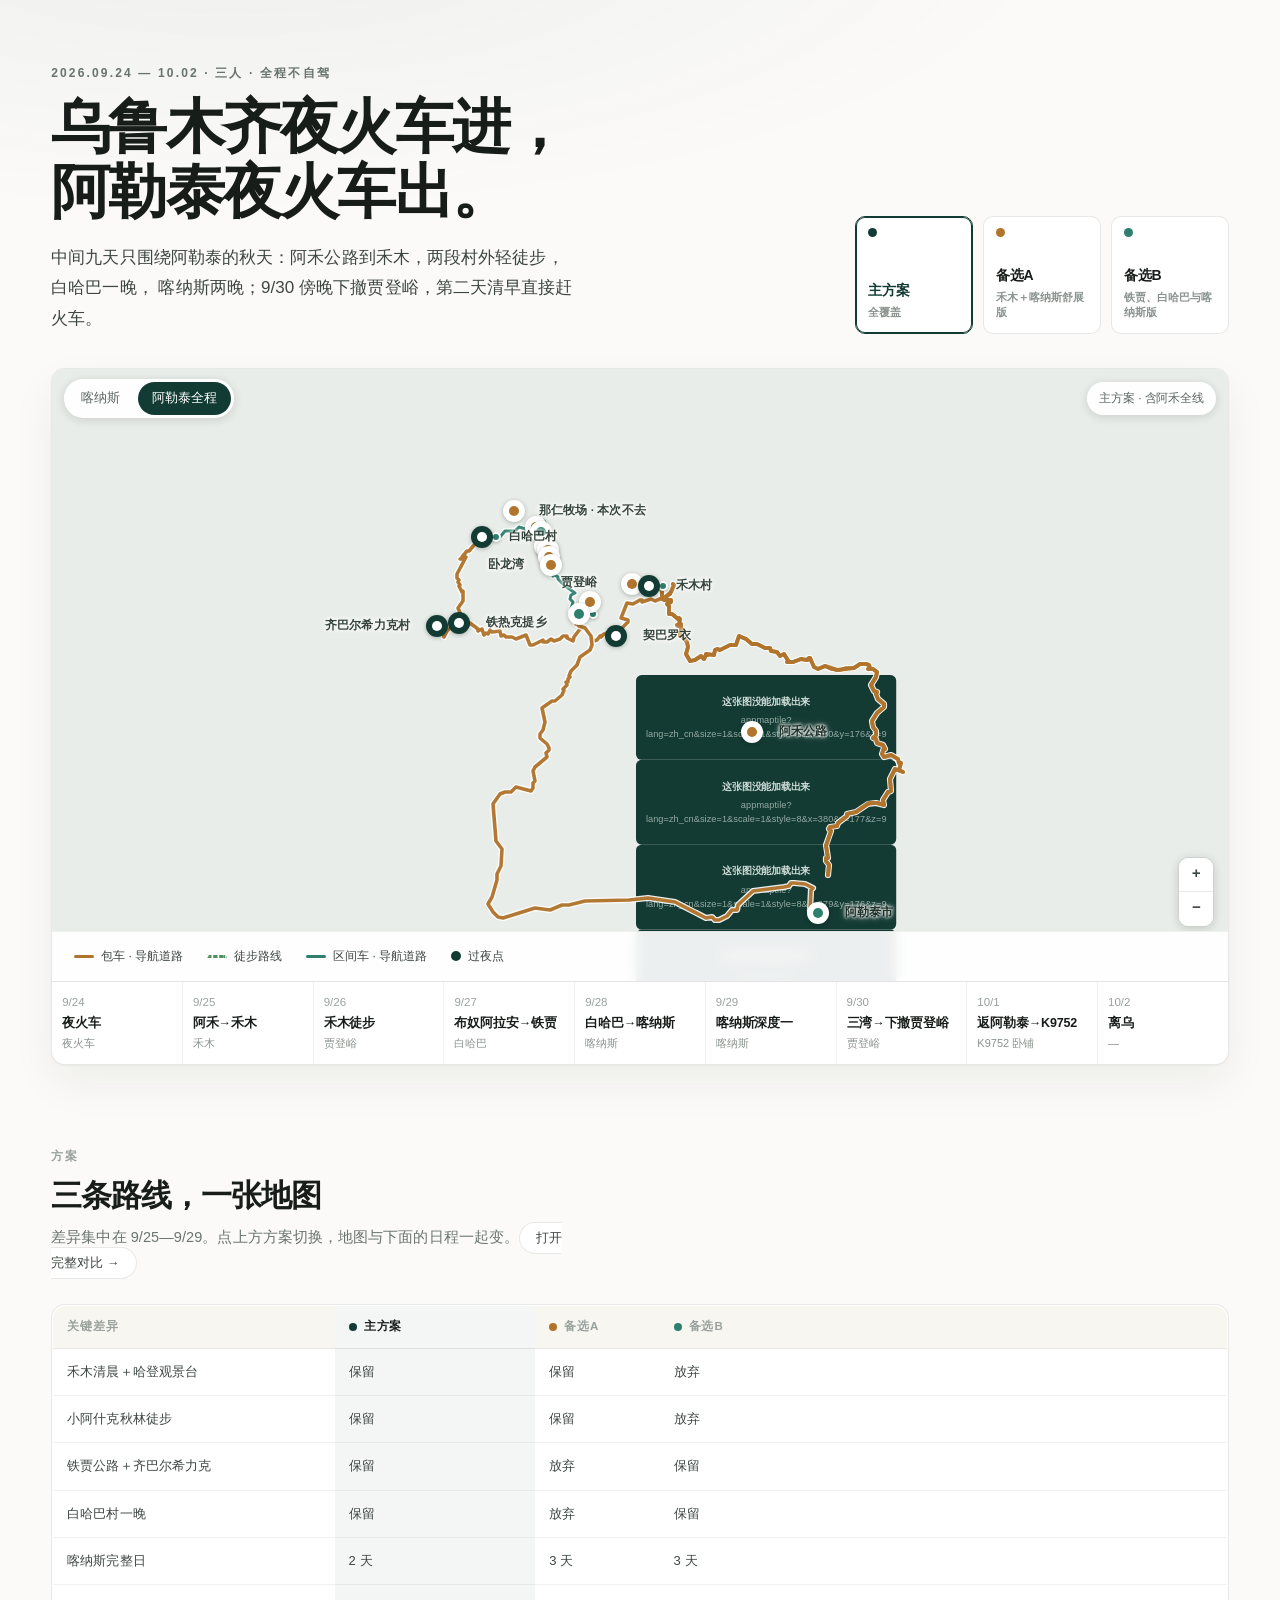
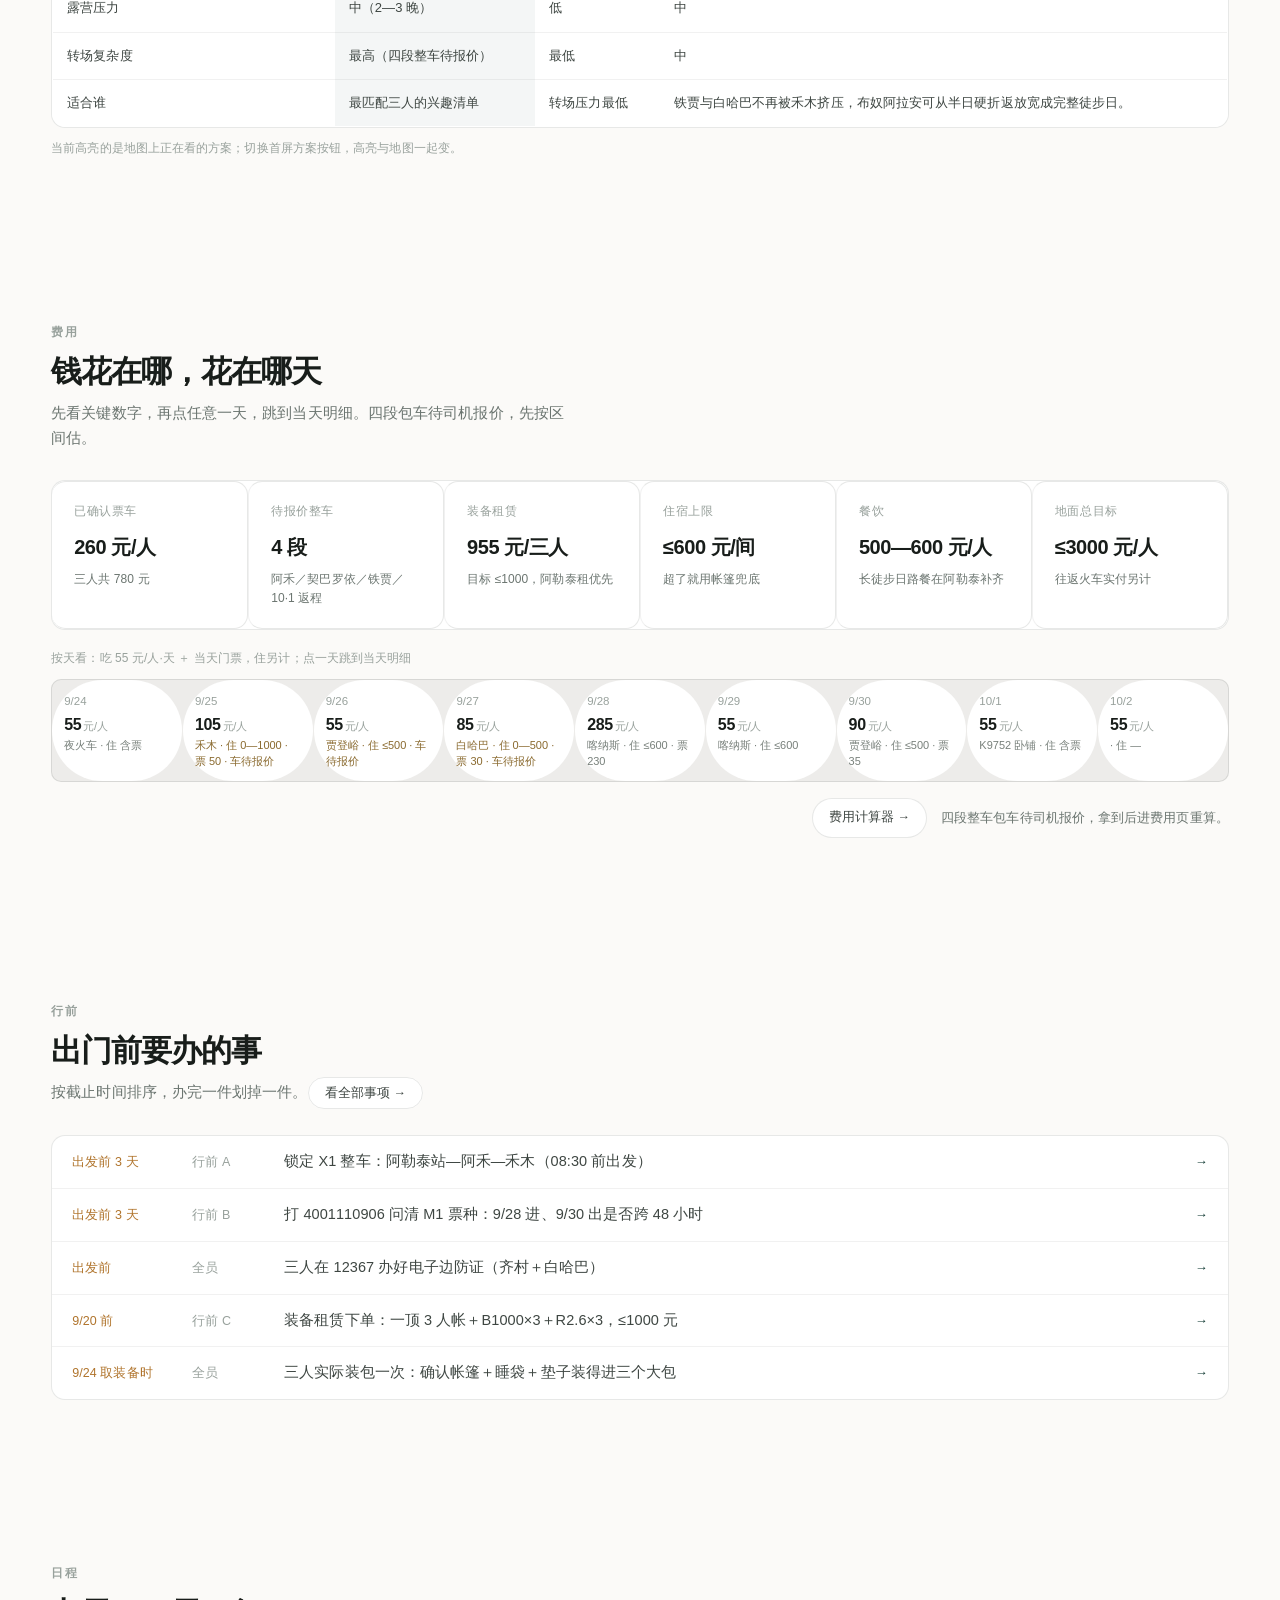
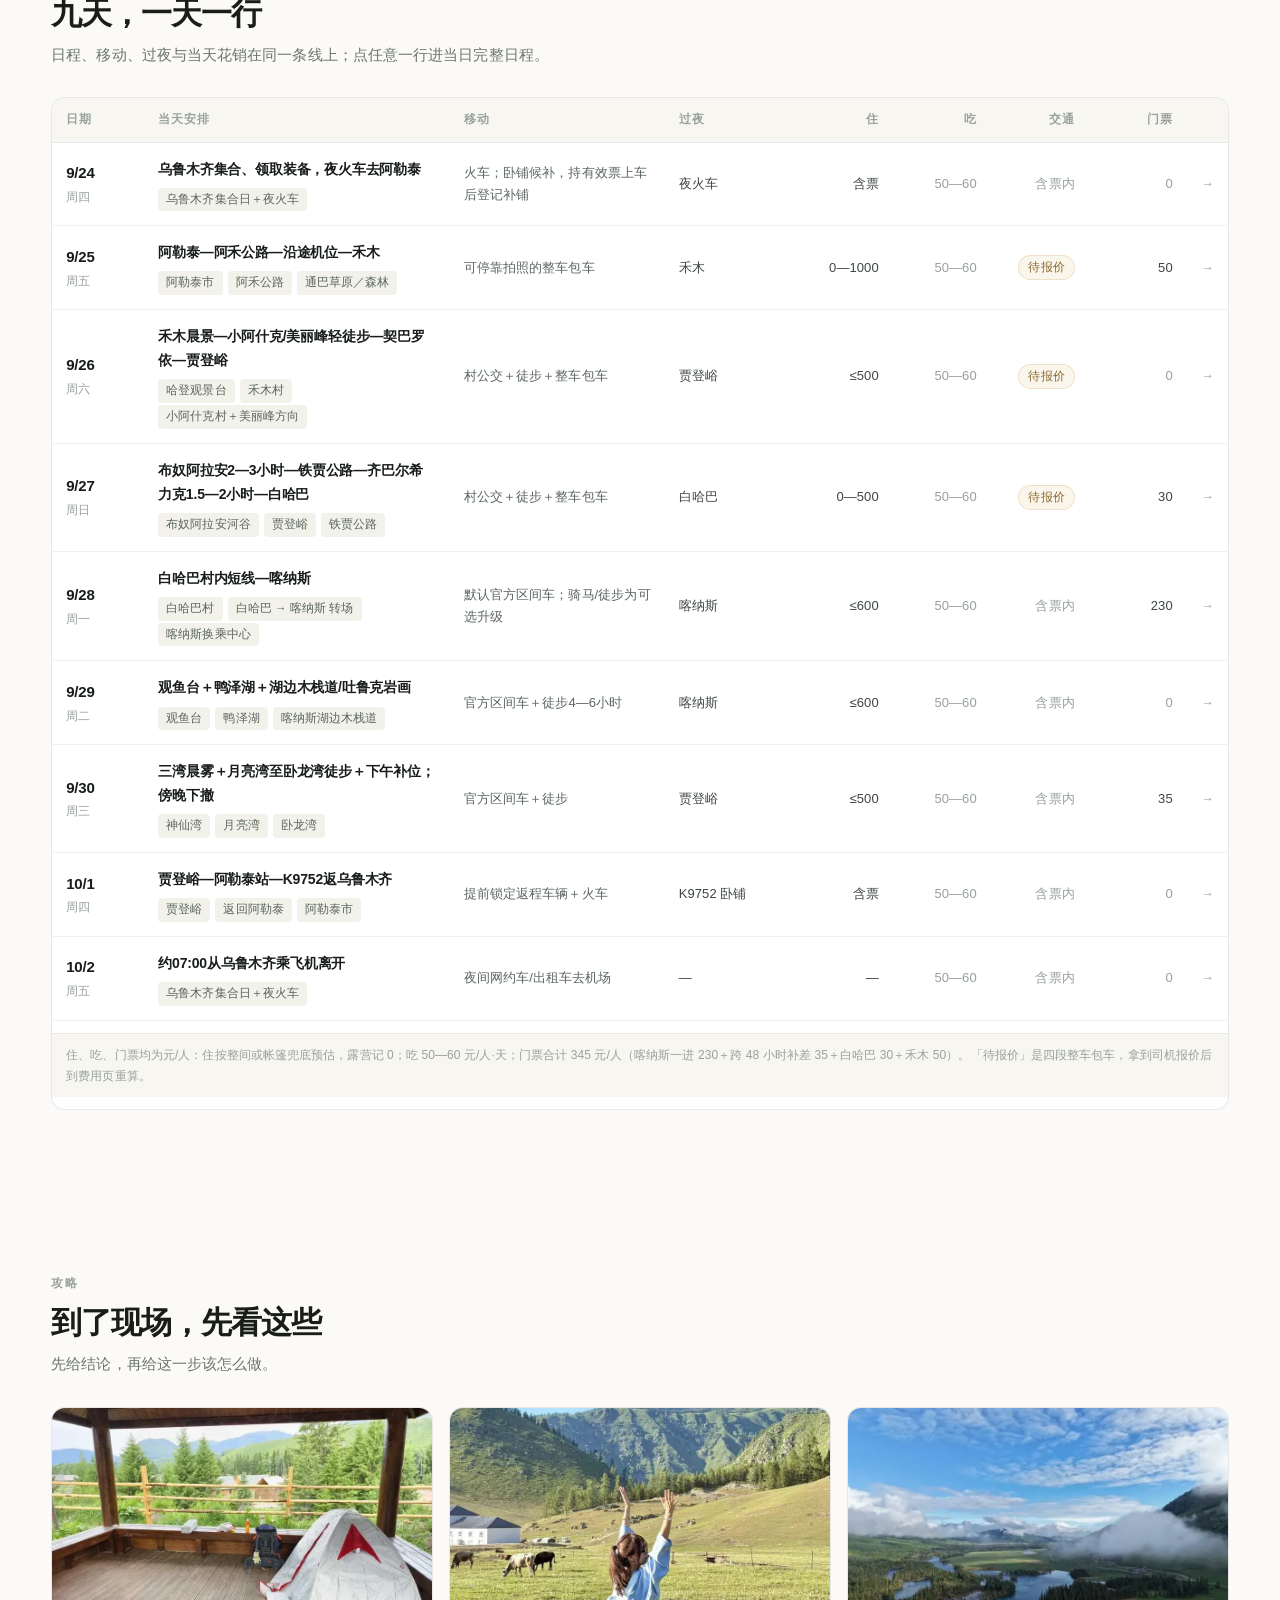
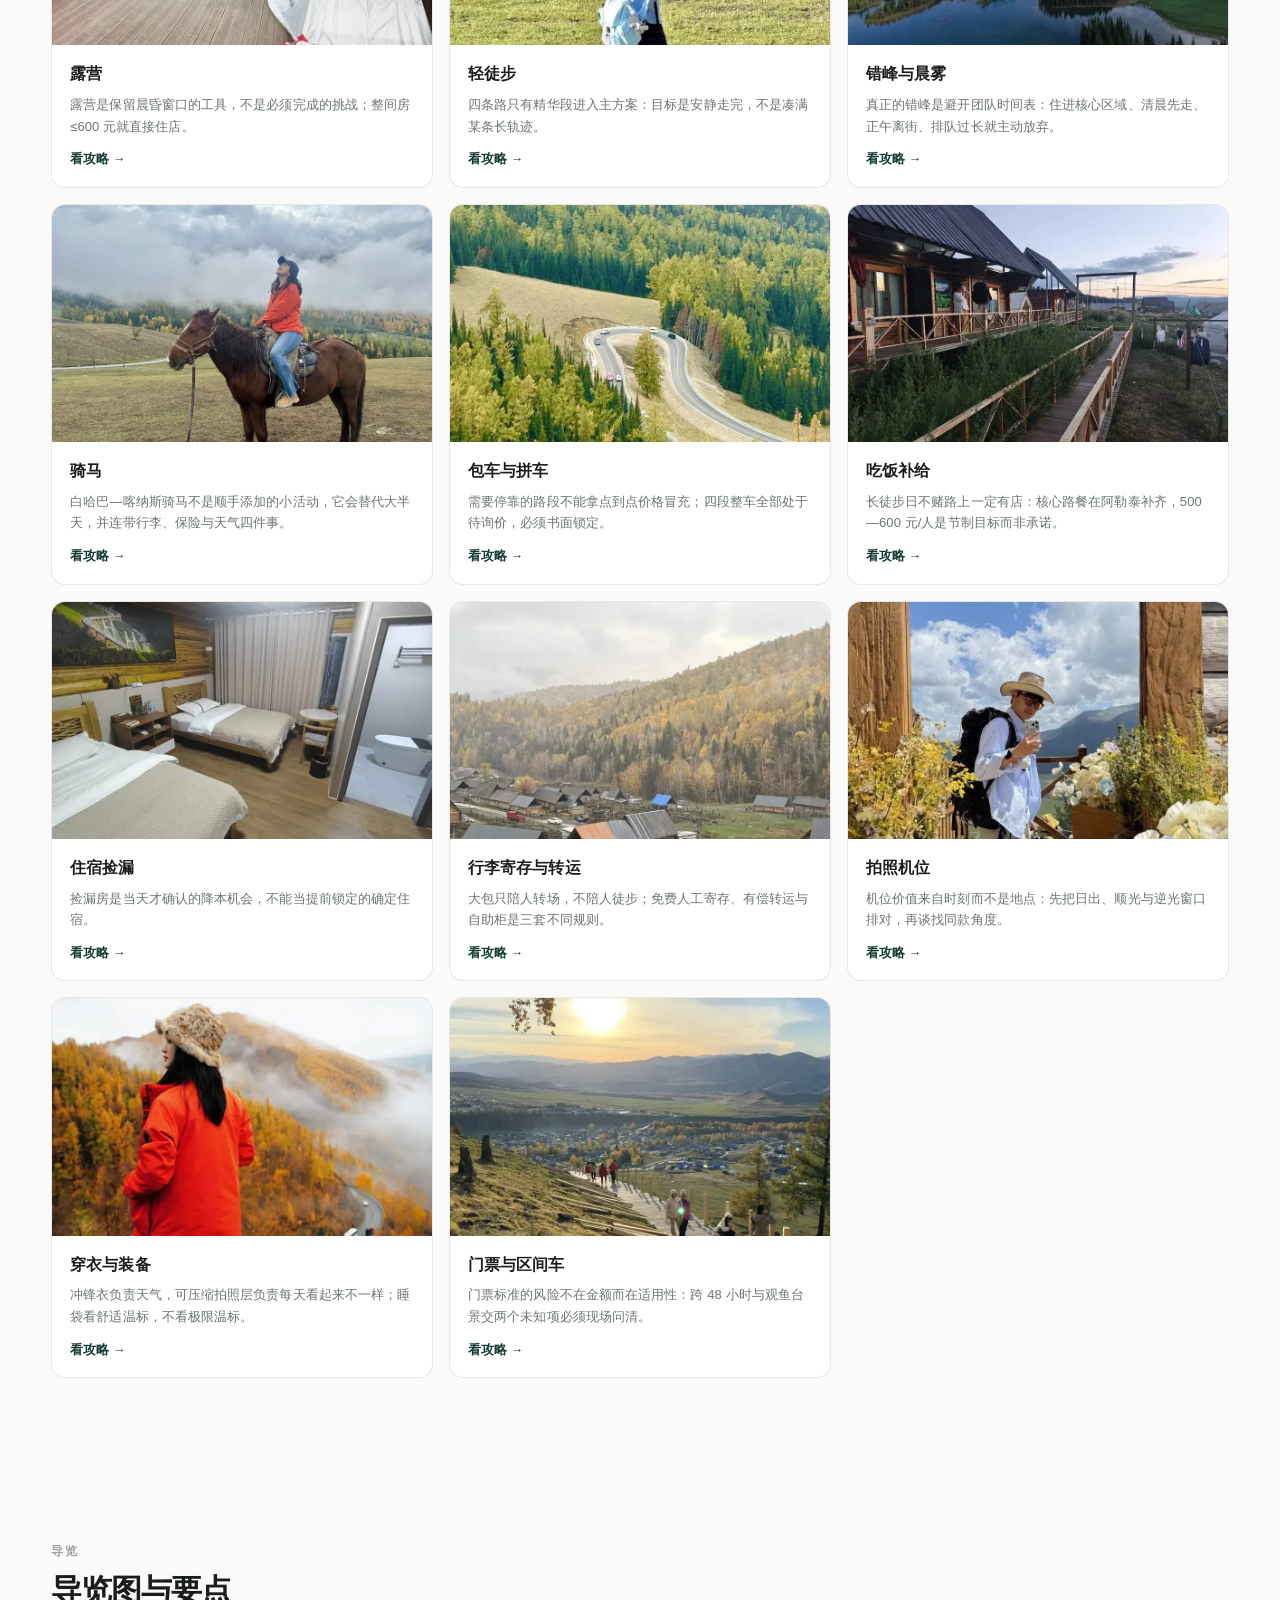
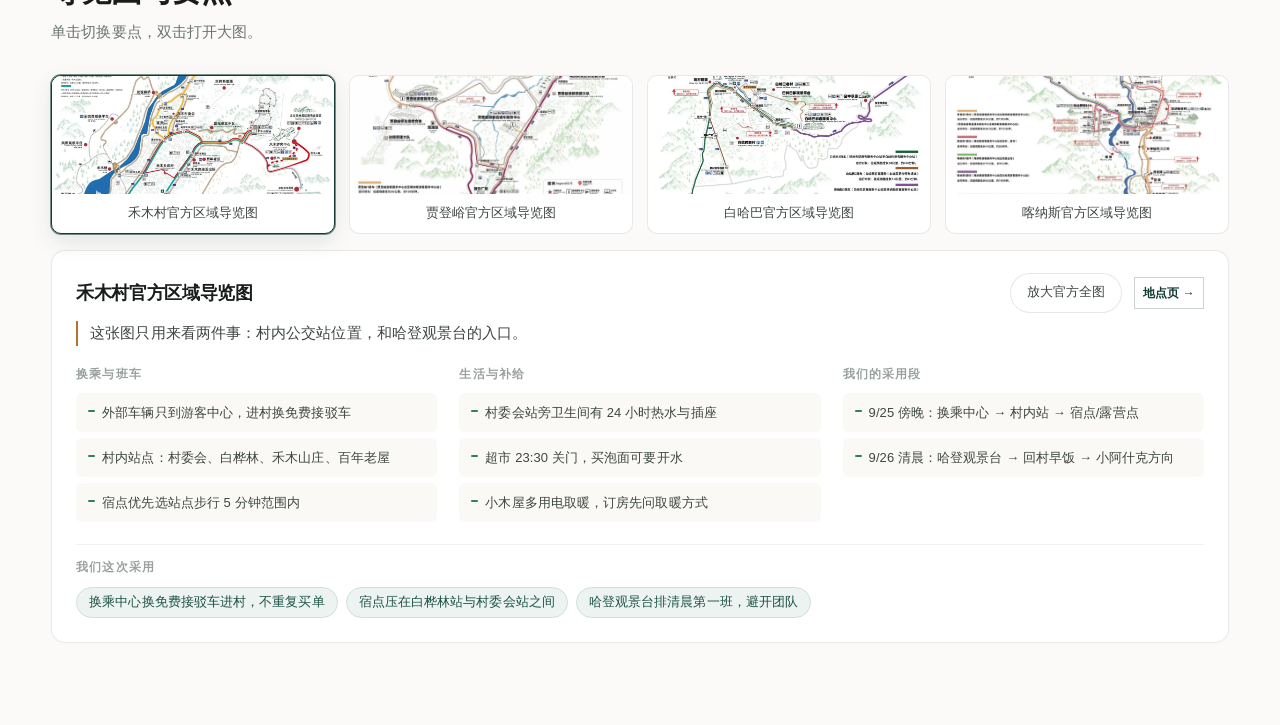
==== commit 9348c22b: "精修：术语外化兜底、九天表与按天费用条、图例与坐标来源文案、方案按钮与模块标题" ====
--- a/index.html
+++ b/index.html
@@ -9,8 +9,9 @@
 <link rel="icon" type="image/svg+xml" href="data:image/svg+xml,%3Csvg xmlns='http://www.w3.org/2000/svg' viewBox='0 0 64 64'%3E%rect width='64' height='64' rx='15' fill='%23102b27'/%3E<path d='M7 48 25 16l8 14 8-11 16 29z' fill='%23e5bd70'/%3E%3C/svg%3E">
 <link rel="stylesheet" href="vendor/leaflet.css">
 <link rel="stylesheet" href="app.css">
+<link rel="stylesheet" href="theme.css">
 </head>
-<body>
+<body data-map="loading">
 <main id="top">
   <section class="hero">
     <div class="hero-copy">
@@ -42,44 +43,43 @@
   </section>
 
   <section class="block" id="plans">
-    <header class="block-head"><p class="kicker">方案对比</p><h2>三条路线，差异只在七处</h2>
-      <p class="block-sub">高亮的是地图上正在走的方案。<a class="btn-line small" href="plans.html">打开完整对比 →</a></p></header>
+    <header class="block-head"><p class="kicker">方案</p><h2>三条路线，一张地图</h2>
+      <p class="block-sub">差异集中在 9/25—9/29。点上方方案切换，地图与下面的日程一起变。<a class="btn-line small" href="plans.html">打开完整对比 →</a></p></header>
     <div id="planTable"></div>
   </section>
 
   <section class="block" id="moneysec">
-    <header class="block-head"><p class="kicker">费用</p><h2>钱花在哪，一天一天对得上</h2>
-      <p class="block-sub">住、吃、交通、门票按天拆开，待报价项单独标出。<a class="btn-line small" href="budget.html">费用计算器 →</a></p></header>
+    <header class="block-head"><p class="kicker">费用</p><h2>钱花在哪，花在哪天</h2>
+      <p class="block-sub">先看关键数字，再点任意一天，跳到当天明细。四段包车待司机报价，先按区间估。</p></header>
     <div id="moneyList"></div>
   </section>
 
   <section class="block" id="todosec">
-    <header class="block-head"><p class="kicker">出发前事项</p><h2>这五件先办，其余十件有清单</h2>
-      <p class="block-sub">按截止时间排序，办完一件划掉一件。<a class="btn-line small" href="tasks.html">全部 15 项 →</a></p></header>
+    <header class="block-head"><p class="kicker">行前</p><h2>出门前要办的事</h2>
+      <p class="block-sub">按截止时间排序，办完一件划掉一件。<a class="btn-line small" href="tasks.html">看全部事项 →</a></p></header>
     <ol class="fm-list" id="todoList"></ol>
   </section>
 
   <section class="block" id="days">
-    <header class="block-head"><p class="kicker">逐日</p><h2>九天，一天一张卡</h2>
-      <p class="block-sub">点卡片进当日完整日程，点地图内的线路看这一段的路况。</p></header>
+    <header class="block-head"><p class="kicker">日程</p><h2>九天，一天一行</h2>
+      <p class="block-sub">日程、移动、过夜与当天花销在同一条线上；点任意一行进当日完整日程。</p></header>
     <div id="dayFeed"></div>
   </section>
 
   <section class="block" id="topics">
-    <header class="block-head"><p class="kicker">攻略</p><h2>十一个现场问题，直接给答案</h2>
-      <p class="block-sub">先给结论，再给这一步该做什么。</p></header>
+    <header class="block-head"><p class="kicker">攻略</p><h2>到了现场，先看这些</h2>
+      <p class="block-sub">先给结论，再给这一步该怎么做。</p></header>
     <div class="guide-grid" id="guideGrid"></div>
   </section>
 
   <section class="block" id="official">
-    <header class="block-head"><p class="kicker">官方导览图</p><h2>四张图，单击看要点，双击看全图</h2>
-      <p class="block-sub">官方原文已提炼成要点，只留现场要用的那几句。</p></header>
+    <header class="block-head"><p class="kicker">导览</p><h2>导览图与要点</h2>
+      <p class="block-sub">单击切换要点，双击打开大图。</p></header>
     <div class="off-thumbs" id="offThumbs"></div>
     <div class="off-panel" id="offPanel"></div>
   </section>
 </main>
 <script>window._AMapSecurityConfig={securityJsCode:"8b874c815a4c3ef85971b90eb9fe4343"};</script>
-<script defer src="https://webapi.amap.com/maps?v=2.0&key=b579fc947bc5de2d4fe8ef587fd7fbac&plugin=AMap.Driving,AMap.ToolBar"></script>
 <script defer src="vendor/leaflet.js"></script>
 <script defer src="data/roads.js"></script>
 <script defer src="geomap.js"></script>
@@ -89,6 +89,20 @@
 <script defer src="data/map-config.js"></script>
 <script defer src="map.js"></script>
 <script defer src="amap.js"></script>
+<script>
+/* 高德 JS API 需要在高德控制台登记的域名下才能鉴权，本机预览（file:// 与 localhost）
+   必然失败；这种情况直接走离线真实路网与公开瓦片，不加载高德脚本，避免首屏白等。
+   部署到已登记域名时再异步加载，就绪后自动升级为高德底图。 */
+(function(){
+  var host=location.hostname||"";
+  var isLocal=location.protocol==="file:"||/^(localhost|127\.0\.0\.1|0\.0\.0\.0|\[::1\])$/.test(host);
+  if(isLocal) return;
+  var s=document.createElement("script");s.async=true;
+  s.src="https://webapi.amap.com/maps?v=2.0&key=b579fc947bc5de2d4fe8ef587fd7fbac&plugin=AMap.Driving,AMap.ToolBar";
+  s.onload=function(){window.dispatchEvent(new Event("amap-ready"));};
+  document.head.appendChild(s);
+})();
+</script>
 <script defer src="app.js"></script>
 </body>
 </html>
--- a/app.css
+++ b/app.css
@@ -1,6 +1,6 @@
-:root{--ink:#17201e;--forest:#102b27;--paper:#f6f7f4;--white:#fff;--muted:#68716d;--line:#dce1dc;--gold:#d6a750;--gold2:#f0d59a;--river:#5e93a5;--hike:#d06b4e;--shuttle:#66845f;--shadow:0 22px 60px rgba(16,43,39,.12)}*{box-sizing:border-box}html{scroll-behavior:smooth}body{margin:0;background:var(--paper);color:var(--ink);font:16px/1.65 -apple-system,BlinkMacSystemFont,"PingFang SC","Microsoft YaHei",sans-serif}button,a{font:inherit}button{cursor:pointer}.site-header{height:72px;padding:0 max(24px,4vw);display:flex;align-items:center;gap:42px;position:sticky;top:0;z-index:50;background:#f6f7f4e8;backdrop-filter:blur(18px);border-bottom:1px solid #17201e17}.brand{text-decoration:none;font-weight:850}.brand span{display:block;font:700 10px/1 ui-monospace,monospace;letter-spacing:.18em;color:#64726c;margin-bottom:4px}.site-header nav{display:flex;gap:24px}.site-header nav a{text-decoration:none;color:#65706b;font-size:14px}.today-button{margin-left:auto;border:0;background:var(--forest);color:#fff;padding:10px 15px;border-radius:999px}.journey-shell{padding:64px max(24px,4vw) 30px;max-width:1640px;margin:auto}.journey-heading{display:grid;grid-template-columns:1.35fr .65fr;gap:60px;align-items:end;margin-bottom:30px}.eyebrow,.map-kicker{margin:0 0 8px;font:700 11px/1.2 ui-monospace,monospace;letter-spacing:.16em;text-transform:uppercase;color:#76807b}.journey-heading h1{margin:0;max-width:920px;font-size:clamp(42px,5.7vw,84px);line-height:1.02;letter-spacing:-.055em}.trip-facts{display:grid;grid-template-columns:repeat(2,1fr);border-top:1px solid var(--line)}.trip-facts span{padding:15px 0;border-bottom:1px solid var(--line);color:var(--muted);font-size:13px}.trip-facts b{font-size:24px;color:var(--forest);display:block}.journey-workspace{display:grid;grid-template-columns:minmax(0,1.65fr) minmax(340px,.6fr);min-height:620px;background:#fff;border:1px solid var(--line);box-shadow:var(--shadow)}.map-card{min-width:0;display:flex;flex-direction:column}.map-toolbar{height:70px;padding:0 20px 0 24px;display:flex;justify-content:space-between;align-items:center;border-bottom:1px solid var(--line)}.map-toolbar b{display:block;font-size:17px}.map-kicker{font-size:9px}.map-actions{display:flex;background:#eef1ed;padding:3px;border-radius:999px}.map-actions button{border:0;background:transparent;padding:7px 11px;border-radius:999px;color:#66706b;font-size:12px}.map-actions button.active{background:#fff;color:var(--forest);box-shadow:0 2px 10px #0001}.map-stage{height:550px;position:relative;overflow:hidden;background:linear-gradient(145deg,#e7ece7,#dfe7e4)}#routeMap{width:100%;height:100%;display:block}.map-bg{fill:#e6ebe6}.terrain-line{fill:none;stroke:#c9d5cf;stroke-width:1;opacity:.7}.route-line{fill:none;stroke-linecap:round;stroke-linejoin:round}.route-line.drive{stroke:var(--gold);stroke-width:5}.route-line.shuttle{stroke:var(--shuttle);stroke-width:5;stroke-dasharray:8 7}.route-line.hike{stroke:var(--hike);stroke-width:4;stroke-dasharray:3 7}.poi{cursor:pointer}.poi circle{stroke:#fff;stroke-width:3;filter:drop-shadow(0 4px 5px #18302933)}.poi text{font-size:12px;font-weight:750;paint-order:stroke;stroke:#eef2ee;stroke-width:4;fill:#26342f}.map-legend{position:absolute;left:18px;bottom:17px;display:flex;gap:14px;background:#102b27e8;color:#fff;padding:9px 12px;border-radius:7px;font-size:11px}.map-legend span:before{content:"";display:inline-block;width:17px;height:3px;margin-right:6px;vertical-align:middle;background:currentColor}.map-legend .drive{color:var(--gold)}.map-legend .shuttle{color:#9db394}.map-legend .hike{color:#ef8a6c}.map-legend .stay{color:#fff}.map-legend .stay:before{width:8px;height:8px;border-radius:50%}.map-note{position:absolute;right:16px;bottom:17px;background:#fffd;padding:7px 10px;border-radius:5px;color:#65706b;font-size:10px}.day-panel{padding:30px;background:var(--forest);color:#fff;display:flex;flex-direction:column}.panel-top{display:flex;justify-content:space-between}.panel-top .eyebrow{color:#9fb2aa}.panel-top button{border:0;background:transparent;color:#aebeb8;font-size:12px}.day-panel h2{font-size:30px;line-height:1.12;letter-spacing:-.035em;margin:18px 0 13px}.day-panel>p{color:#c3d0cb;margin:0 0 22px}.schedule-preview{border-top:1px solid #ffffff24}.schedule-item{display:grid;grid-template-columns:66px 1fr;gap:12px;padding:11px 0;border-bottom:1px solid #ffffff1d}.schedule-item time{color:var(--gold2);font:700 12px/1.6 ui-monospace,monospace}.schedule-item b{font-size:14px}.schedule-item small{display:block;color:#9fb2aa}.day-meta{display:flex;gap:6px;flex-wrap:wrap;margin-top:18px}.day-meta span{font-size:11px;color:#c3d0cb;border:1px solid #ffffff25;padding:4px 7px;border-radius:99px}.primary-link{color:#fff;text-decoration:none;font-weight:750;margin-top:auto;padding-top:22px;display:flex;justify-content:space-between;border-top:1px solid #ffffff24}.date-rail{display:grid;grid-template-columns:repeat(9,1fr);gap:1px;margin-top:18px;background:var(--line);border:1px solid var(--line)}.date-chip{border:0;background:#fff;padding:14px 12px;text-align:left;min-height:86px}.date-chip small{display:block;color:#87908c}.date-chip b{display:block;margin:3px 0}.date-chip span{font-size:11px;color:#69736f;display:block;white-space:nowrap;overflow:hidden;text-overflow:ellipsis}.date-chip.active{background:var(--forest);color:#fff}.date-chip.active small,.date-chip.active span{color:#b9c8c2}.content-block{max-width:1540px;margin:auto;padding:90px max(24px,4vw)}.section-heading{display:flex;justify-content:space-between;align-items:end;gap:50px;margin-bottom:30px}.section-heading h2{font-size:clamp(34px,4.2vw,58px);line-height:1.03;letter-spacing:-.045em;margin:0}.section-heading>p{max-width:510px;color:var(--muted);margin:0}.day-feed{border-top:1px solid #cbd2cd}.day-card{display:grid;grid-template-columns:110px 1.25fr .85fr .85fr;gap:24px;padding:28px 0;border-bottom:1px solid #cbd2cd}.day-number small{display:block;color:var(--muted)}.day-number b{font-size:30px}.day-card h3{font-size:24px;margin:0 0 6px}.day-card p{margin:0;color:#5d6762}.day-actions{display:flex;gap:6px;flex-wrap:wrap;margin-top:12px}.mini-link{border:1px solid #ccd4cf;background:#fff;text-decoration:none;color:var(--forest);padding:5px 8px;font-size:12px}.fact-list small{display:block;color:#87908c}.fact-list b{display:block;margin-bottom:10px}.risk-note{padding:13px;background:#efe5d2;color:#654d25;font-size:13px}.topics-block{max-width:none;background:var(--forest);color:#fff}.topics-block>.section-heading,.topics-block>.topic-tabs,.topics-block>.topic-feature,.topics-block>.topic-grid{max-width:1420px;margin-left:auto;margin-right:auto}.topics-block .eyebrow,.topics-block .section-heading>p{color:#aebeb8}.topic-tabs{display:flex;gap:7px;overflow:auto;padding-bottom:14px}.topic-tabs button{border:1px solid #ffffff27;background:transparent;color:#cad5d1;padding:8px 12px;border-radius:999px;white-space:nowrap}.topic-tabs button.active{background:var(--gold2);border-color:var(--gold2);color:#28352f}.topic-feature{display:grid;grid-template-columns:1.25fr .75fr;background:#fff;color:var(--ink);margin-top:18px}.topic-feature img{width:100%;height:370px;object-fit:cover}.topic-copy{padding:34px}.topic-copy h3{font-size:34px;line-height:1.1;margin:7px 0 12px}.topic-copy p{color:#5c6661}.rank-list{counter-reset:item;margin:24px 0;padding:0;list-style:none}.rank-list li{counter-increment:item;padding:10px 0;border-top:1px solid var(--line)}.rank-list li:before{content:counter(item,decimal-leading-zero);font:700 11px ui-monospace,monospace;color:#a2762b;margin-right:12px}.topic-grid{display:grid;grid-template-columns:repeat(3,1fr);gap:14px;margin-top:14px}.topic-card{background:#1a3833;border:1px solid #ffffff13;padding:20px;text-decoration:none;color:#fff}.topic-card small{color:#9eb0aa}.topic-card h3{margin:8px 0;font-size:19px}.topic-card p{color:#bdcac5;font-size:14px}.official-grid{display:grid;grid-template-columns:repeat(4,1fr);gap:14px}.official-card{background:#fff;border:1px solid var(--line);overflow:hidden}.official-thumb{height:180px;overflow:hidden;background:#e8ece8}.official-thumb img{width:100%;height:100%;object-fit:cover;transition:.3s}.official-card:hover img{transform:scale(1.03)}.official-card div:last-child{padding:17px}.official-card h3{margin:0}.official-card p{font-size:13px;color:var(--muted)}.official-card button{border:0;background:none;color:#8d651e;padding:0;font-weight:750}.plan-switcher{display:flex;gap:8px;margin-bottom:18px;overflow:auto}.plan-switcher button{border:1px solid var(--line);background:#fff;padding:10px 14px;white-space:nowrap}.plan-switcher button.active{background:var(--forest);color:#fff}.plan-detail{background:#fff;border:1px solid var(--line);padding:28px}.plan-summary{display:grid;grid-template-columns:.8fr 1.2fr;gap:40px}.plan-summary h3{font-size:34px;margin:0}.plan-days{display:grid;grid-template-columns:repeat(4,1fr);gap:7px;margin-top:22px}.plan-day{padding:12px;background:#f0f3ef;font-size:12px}.packing-grid{display:grid;grid-template-columns:repeat(3,1fr);gap:14px}.pack-card{background:#fff;border:1px solid var(--line);padding:22px}.pack-card h3{font-size:21px;margin:0 0 10px}.pack-card ul{padding-left:18px;color:#59635f}.pack-card li{margin:7px 0}footer{background:#0d211e;color:#fff;padding:34px max(24px,4vw);display:flex;justify-content:space-between;gap:30px}footer p{margin:0;color:#9fb2aa;max-width:760px}.dialog{position:fixed;inset:0;z-index:100;background:#102b27e6;display:grid;place-items:center;padding:25px}.dialog-card{background:#fff;max-width:1100px;max-height:90vh;overflow:auto;box-shadow:var(--shadow)}.dialog-card img{width:100%;display:block}.dialog-head{display:flex;justify-content:space-between;padding:18px 22px}.dialog-head button{border:0;background:#eef1ed;width:38px;height:38px;border-radius:50%}@media(max-width:1000px){.journey-heading{grid-template-columns:1fr}.journey-workspace{grid-template-columns:1fr}.map-stage{height:500px}.date-rail{grid-template-columns:repeat(4,1fr)}.day-card{grid-template-columns:90px 1fr 1fr}.day-card .risk-note{grid-column:2/4}.official-grid{grid-template-columns:repeat(2,1fr)}.topic-grid,.packing-grid{grid-template-columns:repeat(2,1fr)}}@media(max-width:680px){.site-header{height:64px;padding:0 16px}.site-header nav{display:none}.today-button{font-size:12px;padding:8px 10px}.journey-shell{padding:32px 14px 20px}.journey-heading{gap:26px}.journey-heading h1{font-size:44px}.trip-facts b{font-size:19px}.journey-workspace{display:block}.map-toolbar{padding:0 13px}.map-stage{height:48vh;min-height:340px;max-height:470px}.map-legend{left:10px;right:10px;bottom:10px;justify-content:space-between;gap:5px}.map-note{display:none}.day-panel{padding:24px 20px}.day-panel h2{font-size:27px}.date-rail{display:flex;overflow:auto}.date-chip{min-width:122px}.content-block{padding:68px 18px}.section-heading{display:block}.section-heading>p{margin-top:14px}.section-heading h2{font-size:40px}.day-card{grid-template-columns:64px 1fr}.day-card>.fact-list,.day-card>.risk-note{grid-column:2}.topic-feature{display:block}.topic-feature img{height:230px}.topic-copy{padding:24px}.topic-grid,.official-grid,.packing-grid{grid-template-columns:1fr}.plan-summary{grid-template-columns:1fr}.plan-days{grid-template-columns:repeat(2,1fr)}footer{display:block;padding:30px 18px}footer p{margin-top:10px}}
-
-/* ── 阶段B 新增：地图四色与示意走向、导览图查看器、话题与原话、方案差异 ── */
+:root{--ink:#17201e;--forest:#102b27;--paper:#f6f7f4;--white:#fff;--muted:#68716d;--line:#dce1dc;--gold:#d6a750;--gold2:#f0d59a;--river:#5e93a5;--hike:#d06b4e;--shuttle:#66845f;--shadow:0 22px 60px rgba(16,43,39,.12)}*{box-sizing:border-box}html{scroll-behavior:smooth}body{margin:0;background:var(--paper);color:var(--ink);font:16px/1.65 -apple-system,BlinkMacSystemFont,"PingFang SC","Microsoft YaHei",sans-serif}button,a{font:inherit}button{cursor:pointer}.site-header{height:72px;padding:0 max(24px,4vw);display:flex;align-items:center;gap:42px;position:sticky;top:0;z-index:50;background:#f6f7f4e8;backdrop-filter:blur(18px);border-bottom:1px solid #17201e17}.brand{text-decoration:none;font-weight:850}.brand span{display:block;font:700 10px/1 ui-monospace,monospace;letter-spacing:.18em;color:#64726c;margin-bottom:4px}.site-header nav{display:flex;gap:24px}.site-header nav a{text-decoration:none;color:#65706b;font-size:14px}.today-button{margin-left:auto;border:0;background:var(--forest);color:#fff;padding:10px 15px;border-radius:999px}.journey-shell{padding:64px max(24px,4vw) 30px;max-width:1640px;margin:auto}.journey-heading{display:grid;grid-template-columns:1.35fr .65fr;gap:60px;align-items:end;margin-bottom:30px}.eyebrow,.map-kicker{margin:0 0 8px;font:700 11px/1.2 ui-monospace,monospace;letter-spacing:.16em;text-transform:uppercase;color:#76807b}.journey-heading h1{margin:0;max-width:920px;font-size:clamp(42px,5.7vw,84px);line-height:1.02;letter-spacing:-.055em}.trip-facts{display:grid;grid-template-columns:repeat(2,1fr);border-top:1px solid var(--line)}.trip-facts span{padding:15px 0;border-bottom:1px solid var(--line);color:var(--muted);font-size:13px}.trip-facts b{font-size:24px;color:var(--forest);display:block}.journey-workspace{display:grid;grid-template-columns:minmax(0,1.65fr) minmax(340px,.6fr);min-height:620px;background:#fff;border:1px solid var(--line);box-shadow:var(--shadow)}.map-card{min-width:0;display:flex;flex-direction:column}.map-toolbar{height:70px;padding:0 20px 0 24px;display:flex;justify-content:space-between;align-items:center;border-bottom:1px solid var(--line)}.map-toolbar b{display:block;font-size:17px}.map-kicker{font-size:9px}.map-actions{display:flex;background:#eef1ed;padding:3px;border-radius:999px}.map-actions button{border:0;background:transparent;padding:7px 11px;border-radius:999px;color:#66706b;font-size:12px}.map-actions button.active{background:#fff;color:var(--forest);box-shadow:0 2px 10px #0001}.map-stage{height:550px;position:relative;overflow:hidden;background:linear-gradient(145deg,#e7ece7,#dfe7e4)}#routeMap{width:100%;height:100%;display:block}.map-bg{fill:#e6ebe6}.terrain-line{fill:none;stroke:#c9d5cf;stroke-width:1;opacity:.7}.route-line{fill:none;stroke-linecap:round;stroke-linejoin:round}.route-line.drive{stroke:var(--gold);stroke-width:5}.route-line.shuttle{stroke:var(--shuttle);stroke-width:5;stroke-dasharray:8 7}.route-line.hike{stroke:var(--hike);stroke-width:4;stroke-dasharray:3 7}.poi{cursor:pointer}.poi circle{stroke:#fff;stroke-width:3;filter:drop-shadow(0 4px 5px #18302933)}.poi text{font-size:12px;font-weight:750;paint-order:stroke;stroke:#eef2ee;stroke-width:4;fill:#26342f}.map-legend{position:absolute;left:18px;bottom:17px;display:flex;gap:14px;background:#102b27e8;color:#fff;padding:9px 12px;border-radius:6px;font-size:11px}.map-legend span:before{content:"";display:inline-block;width:17px;height:3px;margin-right:6px;vertical-align:middle;background:currentColor}.map-legend .drive{color:var(--gold)}.map-legend .shuttle{color:#9db394}.map-legend .hike{color:#ef8a6c}.map-legend .stay{color:#fff}.map-legend .stay:before{width:8px;height:8px;border-radius:50%}.map-note{position:absolute;right:16px;bottom:17px;background:#fffd;padding:7px 10px;border-radius:6px;color:#65706b;font-size:10px}.day-panel{padding:30px;background:var(--forest);color:#fff;display:flex;flex-direction:column}.panel-top{display:flex;justify-content:space-between}.panel-top .eyebrow{color:#9fb2aa}.panel-top button{border:0;background:transparent;color:#aebeb8;font-size:12px}.day-panel h2{font-size:30px;line-height:1.12;letter-spacing:-.035em;margin:18px 0 13px}.day-panel>p{color:#c3d0cb;margin:0 0 22px}.schedule-preview{border-top:1px solid #ffffff24}.schedule-item{display:grid;grid-template-columns:66px 1fr;gap:12px;padding:11px 0;border-bottom:1px solid #ffffff1d}.schedule-item time{color:var(--gold2);font:700 12px/1.6 ui-monospace,monospace}.schedule-item b{font-size:14px}.schedule-item small{display:block;color:#9fb2aa}.day-meta{display:flex;gap:6px;flex-wrap:wrap;margin-top:18px}.day-meta span{font-size:11px;color:#c3d0cb;border:1px solid #ffffff25;padding:4px 7px;border-radius:99px}.primary-link{color:#fff;text-decoration:none;font-weight:750;margin-top:auto;padding-top:22px;display:flex;justify-content:space-between;border-top:1px solid #ffffff24}.date-rail{display:grid;grid-template-columns:repeat(9,1fr);gap:1px;margin-top:18px;background:var(--line);border:1px solid var(--line)}.date-chip{border:0;background:#fff;padding:14px 12px;text-align:left;min-height:86px}.date-chip small{display:block;color:#87908c}.date-chip b{display:block;margin:3px 0}.date-chip span{font-size:11px;color:#69736f;display:block;white-space:nowrap;overflow:hidden;text-overflow:ellipsis}.date-chip.active{background:var(--forest);color:#fff}.date-chip.active small,.date-chip.active span{color:#b9c8c2}.content-block{max-width:1540px;margin:auto;padding:90px max(24px,4vw)}.section-heading{display:flex;justify-content:space-between;align-items:end;gap:50px;margin-bottom:30px}.section-heading h2{font-size:clamp(34px,4.2vw,58px);line-height:1.03;letter-spacing:-.045em;margin:0}.section-heading>p{max-width:510px;color:var(--muted);margin:0}.day-feed{border-top:1px solid #cbd2cd}.day-card{display:grid;grid-template-columns:110px 1.25fr .85fr .85fr;gap:24px;padding:28px 0;border-bottom:1px solid #cbd2cd}.day-number small{display:block;color:var(--muted)}.day-number b{font-size:30px}.day-card h3{font-size:24px;margin:0 0 6px}.day-card p{margin:0;color:#5d6762}.day-actions{display:flex;gap:6px;flex-wrap:wrap;margin-top:12px}.mini-link{border:1px solid #ccd4cf;background:#fff;text-decoration:none;color:var(--forest);padding:5px 8px;font-size:12px}.fact-list small{display:block;color:#87908c}.fact-list b{display:block;margin-bottom:10px}.risk-note{padding:13px;background:#efe5d2;color:#654d25;font-size:13px}.topics-block{max-width:none;background:var(--forest);color:#fff}.topics-block>.section-heading,.topics-block>.topic-tabs,.topics-block>.topic-feature,.topics-block>.topic-grid{max-width:1420px;margin-left:auto;margin-right:auto}.topics-block .eyebrow,.topics-block .section-heading>p{color:#aebeb8}.topic-tabs{display:flex;gap:7px;overflow:auto;padding-bottom:14px}.topic-tabs button{border:1px solid #ffffff27;background:transparent;color:#cad5d1;padding:8px 12px;border-radius:999px;white-space:nowrap}.topic-tabs button.active{background:var(--gold2);border-color:var(--gold2);color:#28352f}.topic-feature{display:grid;grid-template-columns:1.25fr .75fr;background:#fff;color:var(--ink);margin-top:18px}.topic-feature img{width:100%;height:370px;object-fit:cover}.topic-copy{padding:34px}.topic-copy h3{font-size:34px;line-height:1.1;margin:7px 0 12px}.topic-copy p{color:#5c6661}.rank-list{counter-reset:item;margin:24px 0;padding:0;list-style:none}.rank-list li{counter-increment:item;padding:10px 0;border-top:1px solid var(--line)}.rank-list li:before{content:counter(item,decimal-leading-zero);font:700 11px ui-monospace,monospace;color:#a2762b;margin-right:12px}.topic-grid{display:grid;grid-template-columns:repeat(3,1fr);gap:14px;margin-top:14px}.topic-card{background:#1a3833;border:1px solid #ffffff13;padding:20px;text-decoration:none;color:#fff}.topic-card small{color:#9eb0aa}.topic-card h3{margin:8px 0;font-size:19px}.topic-card p{color:#bdcac5;font-size:14px}.official-grid{display:grid;grid-template-columns:repeat(4,1fr);gap:14px}.official-card{background:#fff;border:1px solid var(--line);overflow:hidden}.official-thumb{height:180px;overflow:hidden;background:#e8ece8}.official-thumb img{width:100%;height:100%;object-fit:cover;transition:.3s}.official-card:hover img{transform:scale(1.03)}.official-card div:last-child{padding:17px}.official-card h3{margin:0}.official-card p{font-size:13px;color:var(--muted)}.official-card button{border:0;background:none;color:#8d651e;padding:0;font-weight:750}.plan-switcher{display:flex;gap:8px;margin-bottom:18px;overflow:auto}.plan-switcher button{border:1px solid var(--line);background:#fff;padding:10px 14px;white-space:nowrap}.plan-switcher button.active{background:var(--forest);color:#fff}.plan-detail{background:#fff;border:1px solid var(--line);padding:28px}.plan-summary{display:grid;grid-template-columns:.8fr 1.2fr;gap:40px}.plan-summary h3{font-size:34px;margin:0}.plan-days{display:grid;grid-template-columns:repeat(4,1fr);gap:7px;margin-top:22px}.plan-day{padding:12px;background:#f0f3ef;font-size:12px}.packing-grid{display:grid;grid-template-columns:repeat(3,1fr);gap:14px}.pack-card{background:#fff;border:1px solid var(--line);padding:22px}.pack-card h3{font-size:21px;margin:0 0 10px}.pack-card ul{padding-left:18px;color:#59635f}.pack-card li{margin:7px 0}footer{background:#0d211e;color:#fff;padding:34px max(24px,4vw);display:flex;justify-content:space-between;gap:30px}footer p{margin:0;color:#9fb2aa;max-width:760px}.dialog{position:fixed;inset:0;z-index:100;background:#102b27e6;display:grid;place-items:center;padding:25px}.dialog-card{background:#fff;max-width:1100px;max-height:90vh;overflow:auto;box-shadow:var(--shadow)}.dialog-card img{width:100%;display:block}.dialog-head{display:flex;justify-content:space-between;padding:18px 22px}.dialog-head button{border:0;background:#eef1ed;width:38px;height:38px;border-radius:50%}@media(max-width:1000px){.journey-heading{grid-template-columns:1fr}.journey-workspace{grid-template-columns:1fr}.map-stage{height:500px}.date-rail{grid-template-columns:repeat(4,1fr)}.day-card{grid-template-columns:90px 1fr 1fr}.day-card .risk-note{grid-column:2/4}.official-grid{grid-template-columns:repeat(2,1fr)}.topic-grid,.packing-grid{grid-template-columns:repeat(2,1fr)}}@media(max-width:680px){.site-header{height:64px;padding:0 16px}.site-header nav{display:none}.today-button{font-size:12px;padding:8px 10px}.journey-shell{padding:32px 14px 20px}.journey-heading{gap:26px}.journey-heading h1{font-size:44px}.trip-facts b{font-size:19px}.journey-workspace{display:block}.map-toolbar{padding:0 13px}.map-stage{height:48vh;min-height:340px;max-height:470px}.map-legend{left:10px;right:10px;bottom:10px;justify-content:space-between;gap:5px}.map-note{display:none}.day-panel{padding:24px 20px}.day-panel h2{font-size:27px}.date-rail{display:flex;overflow:auto}.date-chip{min-width:122px}.content-block{padding:68px 18px}.section-heading{display:block}.section-heading>p{margin-top:14px}.section-heading h2{font-size:40px}.day-card{grid-template-columns:64px 1fr}.day-card>.fact-list,.day-card>.risk-note{grid-column:2}.topic-feature{display:block}.topic-feature img{height:230px}.topic-copy{padding:24px}.topic-grid,.official-grid,.packing-grid{grid-template-columns:1fr}.plan-summary{grid-template-columns:1fr}.plan-days{grid-template-columns:repeat(2,1fr)}footer{display:block;padding:30px 18px}footer p{margin-top:10px}}
+
+/* ── 地图线型与示意走向、导览查看器、话题与原话、方案差异 ── */
 :root{--bus:#4c7d8c;--train:#6f6a86;--intent:#a9b4ad;--quote:#9a6b20;--quote2:#fbf1dd}
 .route-line.bus{stroke:var(--bus);stroke-width:4;stroke-dasharray:2 6}
 .route-line.train{stroke:var(--train);stroke-width:5;stroke-dasharray:14 6}
@@ -81,7 +81,7 @@
 body[data-map="amap"] .map-stage{background:#e9ede9}
 
 /* 图片加载失败的占位：保持原有格子尺寸，避免整版布局跳动 */
-.img-fallback{background:#123b34;color:#8fa79f;border-radius:14px;min-height:120px;display:flex;
+.img-fallback{background:#123b34;color:#8fa79f;border-radius:8px;min-height:120px;display:flex;
   flex-direction:column;gap:6px;justify-content:center;padding:14px;text-align:center;font-size:13px}
 .img-fallback b{color:#c7d6d0;font-size:14px}
 
@@ -91,9 +91,10 @@
 body[data-map="leaflet"] #leafmap{display:block}
 body[data-map="leaflet"] #routeMap{display:none}
 body[data-map="leaflet"] .map-stage{background:#e9ede9}
-#leafmap .leaflet-tile-pane{filter:saturate(.5) hue-rotate(100deg) brightness(1.05) contrast(.93)}
+/* 高德瓦片自带配色，只做极轻的统一调性，不再改色相（之前 hue-rotate 把水画成了粉色） */
+#leafmap .leaflet-tile-pane{filter:saturate(.92) brightness(1.02) contrast(1.02)}
 #leafmap .leaflet-container{background:#e9ede9;font:inherit}
-#leafmap .leaflet-control-zoom{border:1px solid var(--line);box-shadow:0 4px 14px #17352d18;border-radius:9px;overflow:hidden}
+#leafmap .leaflet-control-zoom{border:1px solid var(--line);box-shadow:0 4px 14px #17352d18;border-radius:8px;overflow:hidden}
 #leafmap .leaflet-control-zoom a{width:34px;height:34px;line-height:34px;color:#20443c;background:#fffffff2;border-bottom:1px solid var(--line)}
 #leafmap .leaflet-control-zoom a:last-child{border-bottom:0}
 .pin-sight .pin,.pin-road .pin,.pin-stay .pin,.pin-hub .pin{width:26px;height:26px;display:flex;align-items:center;
@@ -101,13 +102,13 @@
 .pin-sight .pin{background:#d6a750;border-radius:50%}
 .pin-road .pin{background:#c8964a;border-radius:50%}
 .pin-hub .pin{background:#4c7d8c;border-radius:50%}
-.pin-stay .pin{background:#102b27;border-radius:7px}
+.pin-stay .pin{background:#102b27;border-radius:6px}
 .leaflet-tooltip.tip-name{border:0;border-radius:6px;box-shadow:0 3px 12px #0003;font-weight:700;font-size:12px;padding:4px 8px;background:#fff;color:#22332e}
 .leaflet-tooltip.tip-name:before{display:none}
 .leaflet-tooltip.tip-line{background:#17352df2;color:#fff;border:0;border-radius:6px;font-size:11px;padding:4px 8px;box-shadow:0 3px 12px #0003}
 .leaflet-tooltip.tip-line:before{display:none}
 .map-drawer{position:absolute;z-index:740;left:16px;top:16px;bottom:16px;width:352px;display:none;overflow:auto;
-  background:#fffffff8;backdrop-filter:blur(14px);border:1px solid var(--line);border-radius:14px;box-shadow:var(--shadow)}
+  background:#fffffff8;backdrop-filter:blur(14px);border:1px solid var(--line);border-radius:8px;box-shadow:var(--shadow)}
 .map-drawer.open{display:block}
 .drawer-x{position:sticky;float:right;top:12px;right:12px;margin:12px 12px -46px 0;width:34px;height:34px;border-radius:50%;
   border:1px solid var(--line);background:#fffffff2;font-size:19px;line-height:1;z-index:3}
@@ -118,8 +119,8 @@
 .drawer-in p{margin:0;font-size:15px;line-height:1.75;color:#3f4f4a}
 .drawer-meta{display:flex;flex-wrap:wrap;gap:6px;margin:12px 0}
 .drawer-meta span{font-size:12px;background:#eef2ee;color:#4a5b57;border-radius:99px;padding:4px 9px}
-.drawer-guide{display:block;width:100%;text-align:left;border:1px dashed #cbb384;background:#fbf6ea;color:#8a6a20
-  border-radius:9px;padding:10px 12px;font-size:13px;margin-bottom:8px}
+.drawer-guide{display:block;width:100%;text-align:left;border:1px dashed #cbb384;background:#fbf6ea;color:#8a6a20;
+  border-radius:8px;padding:10px 12px;font-size:13px;margin-bottom:8px}
 .drawer-go{display:block;font-size:14px;font-weight:750;color:var(--forest);text-decoration:none;padding:8px 0}
 .drawer-days{display:flex;flex-wrap:wrap;gap:6px;margin-top:8px;border-top:1px solid var(--line);padding-top:12px}
 .drawer-days a{font-size:12px;border:1px solid var(--line);border-radius:99px;padding:5px 10px;text-decoration:none;color:#4a5b57}
@@ -143,7 +144,7 @@
 .drawer-src{margin:10px 0 0;font-size:12px;color:#8a948f}
 
 /* ════════════════════════════════════════════════════════════════════
-   视觉系统 v2（2026-09-14 Bailian）：编辑型户外产品，参考顶级 AI 产品站的信息层级
+   视觉系统：编辑型户外产品，克制的信息层级
    —— 暖纸底、发丝线、大留白、克制的深墨绿与秋叶金；地图用真实地理而非装饰纹样
    ════════════════════════════════════════════════════════════════════ */
 :root{
@@ -151,7 +152,7 @@
   --line:rgba(24,29,26,.10); --line-soft:rgba(24,29,26,.06);
   --pine:#123B33; --pine-2:#1C5247; --gold:#B9822F; --teal:#2E7F6E; --amber:#B0742C;
   --map-bg:#F3F2EC; --water:#CBDFDA; --water-edge:#B7D2CB;
-  --r-s:10px; --r-m:16px; --r-l:22px;
+  --r-s:10px; --r-m:10px; --r-l:10px;
   --shadow-1:0 1px 2px rgba(18,29,25,.05), 0 6px 20px rgba(18,29,25,.06);
   --shadow-2:0 2px 6px rgba(18,29,25,.06), 0 18px 44px rgba(18,29,25,.10);
 }
@@ -342,7 +343,7 @@
   padding:7px 10px; color:var(--muted); font-size:11px; line-height:1.55; }
 @media (max-width:680px){ .map-note{ display:none; } .map-legend{ font-size:10.5px; gap:8px 12px; } }
 
-/* ══ 质感 v3（2026-09-14）：克制、精确、留白——参考 Linear/Vercel/Stripe 的信息气质 ══ */
+/* ══ 质感：克制、精确、留白 ═ */
 body{ background:#FBFAF8; }
 body::before{ content:""; position:fixed; inset:0 0 auto 0; height:520px; pointer-events:none;
   background:radial-gradient(1200px 420px at 18% -80px, rgba(18,59,51,.055), transparent 70%); }
@@ -361,26 +362,26 @@
   padding:12px 22px; font-size:14.5px; font-weight:550; background:rgba(255,255,255,.6);
   transition:border-color .18s, color .18s; }
 .btn-line:hover{ border-color:var(--pine); color:var(--pine); }
-.journey-workspace{ border-radius:18px; border:1px solid rgba(24,29,26,.09);
+.journey-workspace{ border-radius:8px; border:1px solid rgba(24,29,26,.09);
   box-shadow:0 1px 2px rgba(18,29,25,.04), 0 24px 60px rgba(18,29,25,.07); overflow:hidden; }
 .map-stage{ height:560px; }
 .map-legend{ font-size:12px; gap:10px 18px; padding:10px 18px; }
 .map-note:empty{ display:none; }
-.day-card{ border-radius:14px; }
+.day-card{ border-radius:8px; }
 .day-number b,.day-date{ font-size:20px; font-weight:640; }
 .content-block h2,.section-heading h2,.plan-compare h2{ font-weight:640; letter-spacing:-.025em; }
-.topic-band,.topics-dark{ border-radius:20px; }
-.topic-card{ border-radius:14px; }
-.official-card{ border-radius:14px; }
+.topic-band,.topics-dark{ border-radius:8px; }
+.topic-card{ border-radius:8px; }
+.official-card{ border-radius:8px; }
 .official-thumb{ height:160px; }
-.pack-card{ border-radius:14px; }
-.plan-detail{ border-radius:16px; }
+.pack-card{ border-radius:8px; }
+.plan-detail{ border-radius:8px; }
 td{ font-size:14.5px; }
 th{ font:600 12px/1.5 -apple-system,"PingFang SC",sans-serif; letter-spacing:.06em; text-transform:none; }
 footer{ background:#0E211C; }
 @media (max-width:680px){ .journey-shell{ padding-top:40px; } .hero-cta a{ padding:11px 18px; } }
 
-/* ══ v4 首页信息架构与质感收口（2026-09-14 晚）══
+/* ══ 首页信息架构与质感 ═
    圆角统一收小：卡片 8、模块 10、按钮保留胶囊；标题改为"中文小标 + 大标题 + 一句说明" */
 :root{ --r-s:6px; --r-m:8px; --r-l:10px; }
 .journey-workspace,.map-module,.day-card,.topic-card,.official-card,.pc-card,.plan-detail,
@@ -418,7 +419,7 @@
 .scope-switch button{ border:1px solid var(--line); background:#fff; border-radius:999px;
   padding:6px 13px; font-size:12.5px; color:#5C6661; }
 .scope-switch button.active{ border-color:var(--pine); color:var(--pine); }
-.map-stage{ height:520px; }
+.map-stage{ height:min(68vh,660px); }
 .map-foot{ display:flex; align-items:center; gap:14px; padding:10px 14px;
   border-top:1px solid var(--line-soft); flex-wrap:wrap; }
 .date-rail{ display:flex; gap:6px; overflow-x:auto; padding:2px; }
@@ -456,7 +457,7 @@
   text-decoration:none; color:inherit; }
 .day-card h3{ font-size:17px; font-weight:640; letter-spacing:-.015em; margin:0 0 6px; }
 .day-card p{ color:#5C6661; font-size:14px; line-height:1.7; margin:0 0 10px; }
-.mini-tag{ display:inline-block; background:#F4F3EC; border-radius:5px; padding:3px 8px;
+.mini-tag{ display:inline-block; background:#F4F3EC; border-radius:6px; padding:3px 8px;
   font-size:12px; color:#5C6661; margin:0 6px 4px 0; }
 .risk-note{ grid-column:1/-1; background:#FBF7EE; border:1px solid rgba(185,130,47,.20);
   border-radius:var(--r-s); padding:9px 12px; font-size:12.5px; color:#6B4E1D; line-height:1.6; }
@@ -510,13 +511,13 @@
 .quote{ border-radius:var(--r-s); }
 .shot{ border-radius:var(--r-s); }
 
-/* v4.1 修正：日期条/日程条不吃全局胶囊圆角，不被拉伸 */
+/* 日期条／日程条不吃全局胶囊圆角，不被拉伸 */
 .map-foot{ align-items:center; }
 .date-rail{ align-items:center; }
 .date-rail .date-chip{ border-radius:999px; height:auto; align-self:center; padding:7px 14px; }
 .strip-card{ border-radius:0; }
 .strip-card:first-child{ border-radius:0; }
-/* v4.2：日期胶囊强制单行高度（覆盖任何继承来的行高/拉伸） */
+/* 日期胶囊强制单行高度 */
 .map-foot .date-rail .date-chip{ height:34px; display:inline-flex; align-items:center;
   justify-content:center; line-height:1; flex:0 0 auto; }
 .day-strip .strip-card{ line-height:1.5; }
@@ -537,7 +538,7 @@
 .dd-red{ color:#8A4A1D; }
 @media (max-width:860px){ .dd-grid{ grid-template-columns:1fr; } }
 
-/* ══ v5：首屏费用/事项模块 + 逐日卡重排 + 路线抽屉文案 ══ */
+/* ══ 首屏费用／事项模块 ＋ 逐日卡 ＋ 路线抽屉 ══ */
 .first-modules{ display:grid; grid-template-columns:1.15fr .85fr; gap:14px; margin:14px 0 0; }
 .fm{ background:#fff; border:1px solid rgba(24,29,26,.09); border-radius:10px; padding:18px 20px 16px; }
 .fm header{ display:flex; justify-content:space-between; align-items:baseline; margin-bottom:12px; }
@@ -604,7 +605,7 @@
 .gm-pin.ghost-pin .gm-pin-core{ fill:#8A948D; }
 .gm-name.ghost{ color:#8A948D; font-size:11.5px; margin-left:6px; white-space:nowrap; }
 
-/* ══ v6：首屏三横模块（与地图同宽）+ 逐日卡重排 + 间距收紧 ══ */
+/* ══ 首屏三横模块（与地图同宽）+ 逐日卡重排 + 间距收紧 ══ */
 .first-modules{ display:grid; grid-template-columns:1fr; gap:12px; margin:12px 0 0; }
 .fm{ padding:16px 18px 14px; }
 .fm header{ margin-bottom:10px; }
@@ -634,7 +635,7 @@
 .hero{ padding-top:clamp(36px,5vw,64px); }
 .map-hint,#mapCollapse{ display:none !important; }
 
-/* ══ v7：依据直列 / 侧栏改横条 / 官方导览卡 / 每日花费表 ══ */
+/* ═ 依据直列／侧栏横条／官方导览卡／每日花费表 ═ */
 .basis{ font-size:12.5px; color:#6B7570; line-height:1.65; margin:6px 0 0; padding:8px 10px;
   background:#FAF9F5; border-left:2px solid var(--line); border-radius:0 6px 6px 0; }
 #facts{ position:static !important; background:#F4F3EC !important; color:var(--ink) !important;
@@ -661,7 +662,7 @@
 .dc-note{ font-size:12px; color:#8A948D; margin:8px 0 0; }
 #dayCost table{ width:100%; }
 
-/* ══ v8：首屏方案按钮 / 表格化模块 / 攻略卡 / 导览缩略图 / 手机适配 ══ */
+/* ══ 首屏方案按钮／表格化模块／攻略卡／导览缩略图／手机适配 ══ */
 .hero-cta{ display:flex; gap:10px; margin-top:22px; }
 .hero-cta button{ border:1px solid var(--line); background:#fff; border-radius:999px;
   padding:11px 22px; font-size:14.5px; font-weight:600; color:var(--ink-2); }
@@ -729,12 +730,12 @@
   .offp-grid{ grid-template-columns:1fr; }
   table.cmp td, table.days-tbl td{ font-size:12px; padding:8px 9px; }
   .hero h1{ font-size:34px; }
-  .map-stage{ height:48vh; min-height:320px; }
+  .map-stage{ height:auto; aspect-ratio:1.25; min-height:250px; }
   .day-strip{ grid-template-columns:repeat(3,1fr); }
 }
 @media (max-width:560px){ .guide-grid{ grid-template-columns:1fr; } .off-thumbs{ grid-template-columns:1fr 1fr; } }
 
-/* ══ v9：范围按钮浮在地图内 ══ */
+/* ══ 范围按钮浮在地图内 ══ */
 .map-overlay{ position:absolute; top:10px; left:12px; right:12px; display:flex;
   justify-content:space-between; align-items:center; z-index:600; pointer-events:none; }
 .map-overlay .scope-switch{ pointer-events:auto; background:rgba(255,255,255,.94);
@@ -762,7 +763,7 @@
 .map-module{ margin-top:0; border-top:0; }
 @media (max-width:760px){ .hero-cta{ justify-content:flex-start; } }
 
-/* ══ v10：删右下角标注；图例补线型与点型示例 ══ */
+/* ══ 删右下角标注；图例补线型与点型示例 ══ */
 #mapNote{ display:none !important; }
 .map-legend button i{ width:20px; height:0; border-top:3px solid #B0742C; border-radius:2px; }
 .map-legend .lg-drive i{ border-color:#B0742C; }
@@ -772,7 +773,7 @@
 .map-legend .lg-stay i{ width:10px; height:10px; border:0; border-radius:50%; background:#123B33; }
 .map-legend .lg-camp i{ width:10px; height:10px; border:0; border-radius:50%; background:#2E7F6E; }
 
-/* ══ v11：攻略卡图片+标题；官方导览分栏；方案页比例 ══ */
+/* ══ 攻略卡图片＋标题；官方导览分栏；方案页比例 ═ */
 .guide-card{ padding:0; overflow:hidden; display:flex; flex-direction:column; }
 .guide-card img{ width:100%; height:150px; object-fit:cover; display:block; }
 .gc-ph{ width:100%; height:150px; display:grid; place-items:center; background:#E8E6DE;
@@ -798,7 +799,7 @@
 .plan-days{ grid-template-columns:repeat(7,1fr) !important; }
 .diff-list li{ font-size:13px; }
 
-/* ══ v12（2026-09-14 Bailian）：空间利用与设计语言统一 ══
+/* ══ 空间利用与设计语言统一 ═══
    目标：首屏两栏（左标题 / 右方案方块）、地图零留白、逐日与费用卡表化、
    卡片/按钮/表格/标签/引用共用一套发丝线+小圆角语言。 */
 
@@ -858,53 +859,6 @@
 .cmp-note{ font-size:12.5px; color:#8A938E; margin:10px 0 0; line-height:1.7; }
 .cmp-key{ width:26%; }
 
-/* 5. 逐日：九天九张卡，不再是错位大表 */
-.day-tiles{ display:grid; grid-template-columns:repeat(3,1fr); gap:12px; }
-.day-tile{ display:flex; flex-direction:column; gap:8px; background:#fff; text-decoration:none;
-  border:1px solid rgba(24,29,26,.09); border-radius:10px; padding:14px 16px 12px; color:var(--ink);
-  transition:border-color .18s, box-shadow .18s, transform .18s; }
-.day-tile:hover{ border-color:rgba(18,59,51,.28); box-shadow:0 10px 26px rgba(18,29,25,.07);
-  transform:translateY(-1px); }
-.day-tile header{ display:flex; align-items:baseline; gap:8px; }
-.day-tile header b{ font-size:15px; font-weight:660; font-variant-numeric:tabular-nums; }
-.day-tile header span{ font-size:12px; color:#98A19C; }
-.dt-head{ margin:0; font-size:13.5px; line-height:1.65; color:var(--ink-2);
-  display:-webkit-box; -webkit-line-clamp:2; -webkit-box-orient:vertical; overflow:hidden; }
-.dt-figs{ display:grid; grid-template-columns:1fr 1fr; gap:8px; }
-.dt-figs div{ background:#FAF9F5; border:1px solid var(--line-soft); border-radius:8px; padding:7px 9px; }
-.dt-figs i{ display:block; font-style:normal; font-size:11px; color:#98A19C; }
-.dt-figs span{ font-size:12px; color:var(--ink-2); }
-.dt-tags{ display:flex; flex-wrap:wrap; gap:6px; }
-.dt-tags span{ font-size:11.5px; color:#5C6661; background:#F4F3EC; border-radius:999px; padding:3px 9px; }
-.day-tile footer{ display:flex; align-items:baseline; gap:10px; margin-top:auto; padding-top:8px;
-  border-top:1px solid var(--line-soft); }
-.dt-cut{ flex:1; min-width:0; font-size:11.5px; color:#98A19C;
-  display:-webkit-box; -webkit-line-clamp:1; -webkit-box-orient:vertical; overflow:hidden; }
-.day-tile footer em{ font-style:normal; font-size:12.5px; font-weight:600; color:var(--pine); }
-@media (max-width:1000px){ .day-tiles{ grid-template-columns:1fr 1fr; } }
-@media (max-width:620px){ .day-tiles{ grid-template-columns:1fr; } }
-
-/* 6. 费用：六个关键数字 + 与日程同日的按天表 */
-.money-grid{ display:grid; grid-template-columns:repeat(6,1fr); gap:1px; background:var(--line-soft);
-  border:1px solid rgba(24,29,26,.09); border-radius:10px; overflow:hidden; }
-.money-cell{ background:#fff; padding:14px 16px; }
-.money-cell i{ display:block; font-style:normal; font-size:11.5px; color:#98A19C; letter-spacing:.02em; }
-.money-cell b{ display:block; font-size:20px; font-weight:650; letter-spacing:-.02em; margin:4px 0 3px;
-  font-variant-numeric:tabular-nums; color:var(--ink); }
-.money-cell span{ font-size:12px; color:#78807B; line-height:1.5; }
-.md-head{ display:flex; align-items:baseline; gap:12px; margin:18px 0 8px; }
-.md-head b{ font-size:15px; font-weight:640; }
-.md-head span{ font-size:12.5px; color:#98A19C; }
-.md-head .btn-line{ margin-left:auto; }
-.cost-tbl th.num, .cost-tbl td.num, .cost-tbl td.dc-num{ text-align:right;
-  font-variant-numeric:tabular-nums; }
-.dc-w{ display:block; font-size:11px; color:#98A19C; margin-top:2px; }
-.cost-tbl td b{ font-weight:640; }
-.dc-quote{ font-style:normal; font-size:12px; color:#8A6A2F; background:#FBF6EC;
-  border:1px solid rgba(185,130,47,.22); border-radius:999px; padding:2px 9px; }
-@media (max-width:1000px){ .money-grid{ grid-template-columns:repeat(3,1fr); } }
-@media (max-width:560px){ .money-grid{ grid-template-columns:1fr 1fr; } }
-
 /* 7. 出发前事项：五行横条，行末箭头 */
 .fm-list{ list-style:none; margin:0; padding:0; background:#fff; border:1px solid rgba(24,29,26,.09);
   border-radius:10px; overflow:hidden; }
@@ -944,7 +898,36 @@
 /* 10. 手机：首屏竖排，方案方块横向可滑 */
 @media (max-width:860px){
   .hero{ grid-template-columns:1fr; align-items:start; gap:20px; }
-  .hero-cta{ justify-content:flex-start; overflow-x:auto; padding-bottom:4px; }
+  .hero-cta{ justify-content:flex-start; overflow-x:auto; flex-wrap:nowrap; padding-bottom:4px;
+    -webkit-overflow-scrolling:touch; scrollbar-width:none; }
   #planBtns button{ width:108px; min-height:104px; flex:0 0 auto; }
   .lg-plans{ padding-right:10px; }
 }
+
+/* 地图模块与正文同宽同轴，窄屏不外扩 */
+.map-module{ width:calc(100% - 2 * max(24px, 4vw)); }
+@media (max-width:680px){ .map-module{ width:calc(100% - 32px); } }
+.offp-col li{ position:relative; padding-left:20px; }
+.offp-col li:before{ content:""; position:absolute; left:8px; top:14px; width:6px; height:1.5px;
+  background:var(--teal,#2E7F6E); border-radius:2px; }
+
+
+/* ── 费用：按天花费条，点一天跳到当天明细 ─────────────────────────── */
+.spend-rail{ margin-top:18px; }
+.spend-cap{ margin:0 0 10px; font-size:12px; color:var(--faint,#8A938E); }
+.spend-strip{ display:grid; grid-template-columns:repeat(9,1fr); gap:1px;
+  background:var(--line-soft,rgba(24,29,26,.06)); border:1px solid var(--line,rgba(24,29,26,.10));
+  border-radius:var(--r-m,10px); overflow:hidden; }
+.sp-day{ background:#fff; border:0; padding:12px 12px 11px; text-align:left; cursor:pointer;
+  display:flex; flex-direction:column; gap:4px; font-family:inherit; transition:background .16s; }
+.sp-day:hover{ background:#FAF8F2; }
+.sp-day i{ font-style:normal; font-size:11.5px; color:var(--faint,#8A938E); font-variant-numeric:tabular-nums; }
+.sp-day b{ font-size:16px; font-weight:640; color:var(--ink,#181D1A); letter-spacing:-.02em;
+  font-variant-numeric:tabular-nums; line-height:1.2; }
+.sp-day b em{ font-style:normal; font-size:11px; font-weight:500; color:var(--faint,#8A938E); margin-left:2px; }
+.sp-day span{ font-size:11px; color:#78807B; line-height:1.45;
+  display:-webkit-box; -webkit-line-clamp:2; -webkit-box-orient:vertical; overflow:hidden; }
+.sp-day.has-quote span{ color:#8A6A2F; }
+@media (max-width:1000px){ .spend-strip{ grid-template-columns:repeat(5,1fr); } }
+@media (max-width:620px){ .spend-strip{ grid-template-columns:repeat(3,1fr); } }
+.dtable tbody tr.flash{ background:#FBF6EC; }
--- a/theme.css
+++ b/theme.css
@@ -0,0 +1,172 @@
+/* ══════════════════════════════════════════════════════════════════
+   theme.css — 统一设计系统（最后加载，收口 app.css / detail.css 的历史分叉）
+   圆角一套 · 色板一套 · 发丝线一套 · 字阶一套 · 卡内距一套
+   ══════════════════════════════════════════════════════════════════ */
+:root{
+  --paper:#FBFAF8; --surface:#FFFFFF; --sunken:#F7F6F1;
+  --ink:#181D1A; --ink-2:#3E4642; --muted:#6B7570; --faint:#98A19C;
+  --line:rgba(24,29,26,.10); --line-soft:rgba(24,29,26,.06); --line-strong:rgba(24,29,26,.20);
+  --pine:#123B33; --pine-2:#1C5247; --gold:#B0742C; --teal:#2E7F6E;
+  --r-xs:4px; --r-s:6px; --r-m:10px; --r-l:14px; --r-pill:999px;
+  --fs-xs:12px; --fs-sm:13px; --fs-body:14.5px; --fs-lead:16.5px; --fs-h3:17px;
+  --sp-1:8px; --sp-2:14px; --sp-3:20px; --sp-4:28px;
+  --shadow-1:0 1px 2px rgba(18,29,25,.04), 0 8px 24px rgba(18,29,25,.05);
+  --shadow-2:0 1px 2px rgba(18,29,25,.05), 0 18px 44px rgba(18,29,25,.09);
+}
+body{ background:var(--paper); color:var(--ink); }
+
+/* ── 版心与模块节奏 ─────────────────────────────────────────────── */
+.block{ padding:clamp(56px,6.4vw,96px) max(24px,4vw); max-width:1440px; }
+.block-head{ margin-bottom:30px; }
+.kicker{ font:600 11.5px/1.6 -apple-system,"PingFang SC",sans-serif; letter-spacing:.18em;
+  color:var(--faint); margin:0 0 12px; }
+.block-head h2{ font-size:clamp(26px,2.4vw,34px); line-height:1.24; font-weight:640;
+  letter-spacing:-.032em; margin:0 0 10px; }
+.block-sub{ color:var(--muted); font-size:var(--fs-body); margin:0; max-width:64ch; line-height:1.7; }
+
+/* ── 按钮与跳转：一个胶囊，一个小号 ─────────────────────────────── */
+.btn-line{ border:1px solid var(--line); color:var(--ink-2); border-radius:var(--r-pill);
+  background:var(--surface); font-weight:550; }
+.btn-line:hover{ border-color:var(--pine); color:var(--pine); }
+.btn-line.small{ padding:8px 16px; font-size:12.5px; }
+.mini-link,.text-link,.gc-go,.drawer-go,.dd-head a,.fm header a{ color:var(--pine); font-weight:600; }
+.hero-cta button{ border-radius:var(--r-m); }
+
+/* ─ 卡片：统一圆角/边框/内距/悬停 ──────────────────────────────── */
+.fm,.guide-card,.off-thumb,.off-panel,.money-cell,.day-tile,.topic-card,.official-card,
+.duo-card,.kv-list,.journey-workspace,.map-module,.tbl-wrap,.dtable-wrap,.cmp,.days-tbl{
+  border-radius:var(--r-l); border:1px solid var(--line); background:var(--surface);
+}
+.guide-card:hover,.day-tile:hover,.duo-card:hover{ box-shadow:var(--shadow-2);
+  border-color:var(--line-strong); transform:translateY(-2px); }
+
+/* ── 三方案差异表 ──────────────────────────────────────────────── */
+.tbl-wrap,.dtable-wrap{ overflow-x:auto; -webkit-overflow-scrolling:touch; }
+table.cmp{ border-collapse:collapse; border-radius:var(--r-l); overflow:hidden; }
+table.cmp th{ background:var(--sunken); font:600 11.5px/1.5 -apple-system,"PingFang SC",sans-serif;
+  letter-spacing:.08em; color:var(--faint); padding:12px 14px; text-align:left; }
+table.cmp th.cmp-key{ width:24%; }
+table.cmp td{ font-size:var(--fs-sm); padding:12px 14px; color:var(--ink-2);
+  border-top:1px solid var(--line-soft); }
+table.cmp tbody tr:hover td{ background:#FBFAF6; }
+table.cmp th.cur,table.cmp td.cur{ background:rgba(18,59,51,.045); }
+.cmp-dot{ border-radius:50%; }
+.cmp-note{ font-size:var(--fs-xs); color:var(--faint); margin:10px 0 0; }
+
+/* ── 九天总表：日程与费用同一行 ─────────────────────────────────── */
+.dtable{ width:100%; border-collapse:collapse; min-width:1040px; }
+.dtable thead th{ background:var(--sunken); font:600 11.5px/1.5 -apple-system,"PingFang SC",sans-serif;
+  letter-spacing:.08em; color:var(--faint); text-align:left; padding:13px 14px;
+  border-bottom:1px solid var(--line); white-space:nowrap; }
+.dtable tbody tr{ cursor:pointer; transition:background .16s; }
+.dtable tbody tr:hover{ background:#FBFAF6; }
+.dtable tbody tr+tr td{ border-top:1px solid var(--line-soft); }
+.dtable td{ padding:14px; font-size:var(--fs-sm); color:var(--ink-2); vertical-align:middle; }
+.dtable td.c-date{ width:92px; }
+.dtable td.c-date b{ display:block; font-size:15px; font-weight:660; color:var(--ink);
+  font-variant-numeric:tabular-nums; }
+.dtable td.c-date span{ font-size:11.5px; color:var(--faint); }
+.dtable td.c-topic{ min-width:250px; }
+.dtable td.c-topic b{ display:block; font-size:14px; font-weight:640; color:var(--ink); margin-bottom:5px; }
+.dtable td.c-move{ min-width:190px; color:#5C6661; }
+.dtable td.c-stay{ min-width:130px; }
+.dtable th.c-num,.dtable td.c-num{ text-align:right; font-variant-numeric:tabular-nums;
+  white-space:nowrap; width:98px; }
+.dtable td.c-go{ width:34px; text-align:right; color:var(--faint); }
+.dtable tr:hover td.c-go{ color:var(--pine); }
+.dtable .tag{ display:inline-block; background:#F2F1EA; border-radius:var(--r-xs);
+  padding:2px 8px; font-size:11.5px; color:#5C6661; margin:2px 5px 0 0; }
+.dtable .q-chip{ display:inline-block; font-style:normal; font-size:12px; color:#8A6A2F;
+  background:#FBF6EC; border:1px solid rgba(185,130,47,.20); border-radius:var(--r-pill);
+  padding:1px 9px; }
+.dtable .free{ color:var(--faint); }
+.dtable-wrap .dtable-note{ font-size:var(--fs-xs); color:var(--faint); padding:11px 14px;
+  border-top:1px solid var(--line-soft); background:var(--sunken); }
+
+/* ── 费用总览：一条横带，发丝线分隔，不做六个盒子 ───────────────── */
+.money-grid{ display:grid; grid-template-columns:repeat(6,1fr); gap:0;
+  border:1px solid var(--line); border-radius:var(--r-l); overflow:hidden; background:var(--surface); }
+.money-cell{ padding:20px 22px; border-left:1px solid var(--line-soft); }
+.money-cell:first-child{ border-left:0; }
+.money-cell i{ display:block; font-style:normal; font-size:11.5px; color:var(--faint);
+  letter-spacing:.05em; }
+.money-cell b{ display:block; font-size:20px; font-weight:640; letter-spacing:-.022em;
+  margin:8px 0 5px; font-variant-numeric:tabular-nums; }
+.money-cell span{ display:block; font-size:12px; color:var(--muted); line-height:1.6; }
+@media (max-width:1160px){ .money-grid{ grid-template-columns:repeat(3,1fr); }
+  .money-cell:nth-child(3n+1){ border-left:0; }
+  .money-cell:nth-child(n+4){ border-top:1px solid var(--line-soft); } }
+@media (max-width:640px){ .money-grid{ grid-template-columns:repeat(2,1fr); }
+  .money-cell{ padding:16px; } .money-cell:nth-child(odd){ border-left:0; }
+  .money-cell:nth-child(n+3){ border-top:1px solid var(--line-soft); } }
+.money-foot{ display:flex; align-items:center; gap:14px; margin-top:16px; flex-wrap:wrap; }
+.money-foot p{ margin:0; font-size:var(--fs-sm); color:var(--muted); }
+.money-foot .btn-line{ margin-left:auto; }
+
+/* ── 出发前事项 ─────────────────────────────────────────────────── */
+.fm-list{ background:var(--surface); border:1px solid var(--line); border-radius:var(--r-l);
+  overflow:hidden; }
+.fm-list a{ display:grid; grid-template-columns:104px 76px minmax(0,1fr) 24px; gap:16px;
+  align-items:baseline; padding:14px 20px; text-decoration:none; }
+.fm-due{ font-size:12.5px; color:var(--gold); font-variant-numeric:tabular-nums; }
+.fm-who{ font-size:12.5px; color:var(--faint); }
+.fm-what{ font-size:var(--fs-body); color:var(--ink-2); line-height:1.65; }
+
+/* ── 攻略卡：图片＋标题，正文压到两行 ───────────────────────────── */
+.guide-grid{ display:grid; grid-template-columns:repeat(3,1fr); gap:16px; }
+.guide-card{ padding:0; overflow:hidden; display:flex; flex-direction:column;
+  transition:transform .2s, box-shadow .2s, border-color .2s; }
+.guide-card img,.gc-ph{ width:100%; height:auto; aspect-ratio:16/10; object-fit:cover; display:block; }
+.gc-body{ padding:16px 18px 0; }
+.gc-k{ font-size:15.5px; font-weight:640; margin:0 0 6px; color:var(--ink); }
+.gc-c{ font-size:var(--fs-sm); color:var(--muted); line-height:1.66; margin:0;
+  display:-webkit-box; -webkit-line-clamp:2; -webkit-box-orient:vertical; overflow:hidden; }
+.guide-card .gc-go{ margin:0; padding:12px 18px 16px; font-size:12.5px; }
+@media (max-width:1000px){ .guide-grid{ grid-template-columns:repeat(2,1fr); } }
+@media (max-width:620px){ .guide-grid{ grid-template-columns:1fr; } }
+
+/* ─ 官方导览：缩略图 ＋ 提炼面板 ───────────────────────────────── */
+.off-thumbs{ display:grid; grid-template-columns:repeat(4,1fr); gap:14px; margin-bottom:16px; }
+.off-thumb{ padding:0; overflow:hidden; cursor:pointer; border-radius:var(--r-m);
+  transition:border-color .18s, box-shadow .18s, transform .18s; }
+.off-thumb img{ width:100%; height:118px; object-fit:cover; display:block; }
+.off-thumb span{ display:block; font-size:12.5px; padding:9px 11px; color:var(--ink-2); }
+.off-thumb:hover{ border-color:var(--line-strong); }
+.off-thumb.active{ border-color:var(--pine);
+  box-shadow:0 0 0 1px rgba(18,59,51,.55), 0 8px 22px rgba(18,59,51,.10); }
+.off-panel{ padding:22px 24px 24px; }
+.offp-head h3{ font-size:18px; font-weight:640; letter-spacing:-.02em; }
+.offp-key{ font-size:var(--fs-body); color:var(--ink-2); line-height:1.72;
+  border-left:2px solid var(--gold); padding-left:12px; margin:0 0 20px; }
+.offp-cols{ gap:22px; margin-bottom:16px; }
+.offp-h{ font:600 11.5px/1.5 -apple-system,"PingFang SC",sans-serif; letter-spacing:.1em;
+  color:var(--faint); margin:0 0 10px; }
+.offp-col ul{ list-style:none; margin:0; padding:0; }
+.offp-col li{ position:relative; font-size:var(--fs-sm); color:var(--ink-2); line-height:1.62;
+  background:#FAF9F5; border:0; border-radius:var(--r-s); padding:9px 12px 9px 26px; margin-bottom:6px; }
+.offp-col li:before{ content:""; position:absolute; left:12px; top:17px; width:7px; height:1.5px;
+  background:var(--teal); border-radius:2px; }
+.offp-adopt{ margin-top:14px; padding-top:14px; border-top:1px solid var(--line-soft); }
+.chip{ font-size:12.5px; color:var(--pine-2); background:#EDF3F0; border:1px solid #CFE0D8;
+  border-radius:var(--r-pill); padding:4px 12px; }
+@media (max-width:900px){ .offp-cols,.offp-grid{ grid-template-columns:1fr; }
+  .off-thumbs{ grid-template-columns:repeat(2,1fr); } }
+
+/* ── 地图模块：去掉多余白条，图例与抽屉收口 ─────────────────────── */
+.map-module{ overflow:hidden; }
+.map-overlay{ pointer-events:none; }
+.scope-switch button{ border-radius:var(--r-pill); border:1px solid var(--line);
+  background:rgba(255,255,255,.92); font-size:12px; padding:5px 12px; color:#5C6661; }
+.scope-switch button.active{ border-color:var(--pine); color:var(--pine); background:#fff; }
+.map-legend{ font-size:12px; gap:10px 18px; padding:10px 16px; }
+.map-drawer{ border-radius:0 var(--r-l) var(--r-l) 0; }
+.leg-figs div{ border-radius:var(--r-s); border:1px solid var(--line-soft); background:#F7F6F1; }
+
+/* ── 详情页（detail.css 之上收口）──────────────────────────────── */
+.detail-section h2{ letter-spacing:-.028em; }
+.detail-section .sec-lead{ font-size:13.5px; color:var(--muted); line-height:1.7; }
+.detail-grid{ max-width:1240px; }
+
+/* ── 地图标签去重：撞车的标签只隐藏文字，图钉不消失 ───────────────── */
+.leaflet-tooltip.tip-name.tip-hide{ opacity:0 !important; visibility:hidden !important; }
+.leaflet-tooltip.tip-name.tip-perm{ pointer-events:none; }
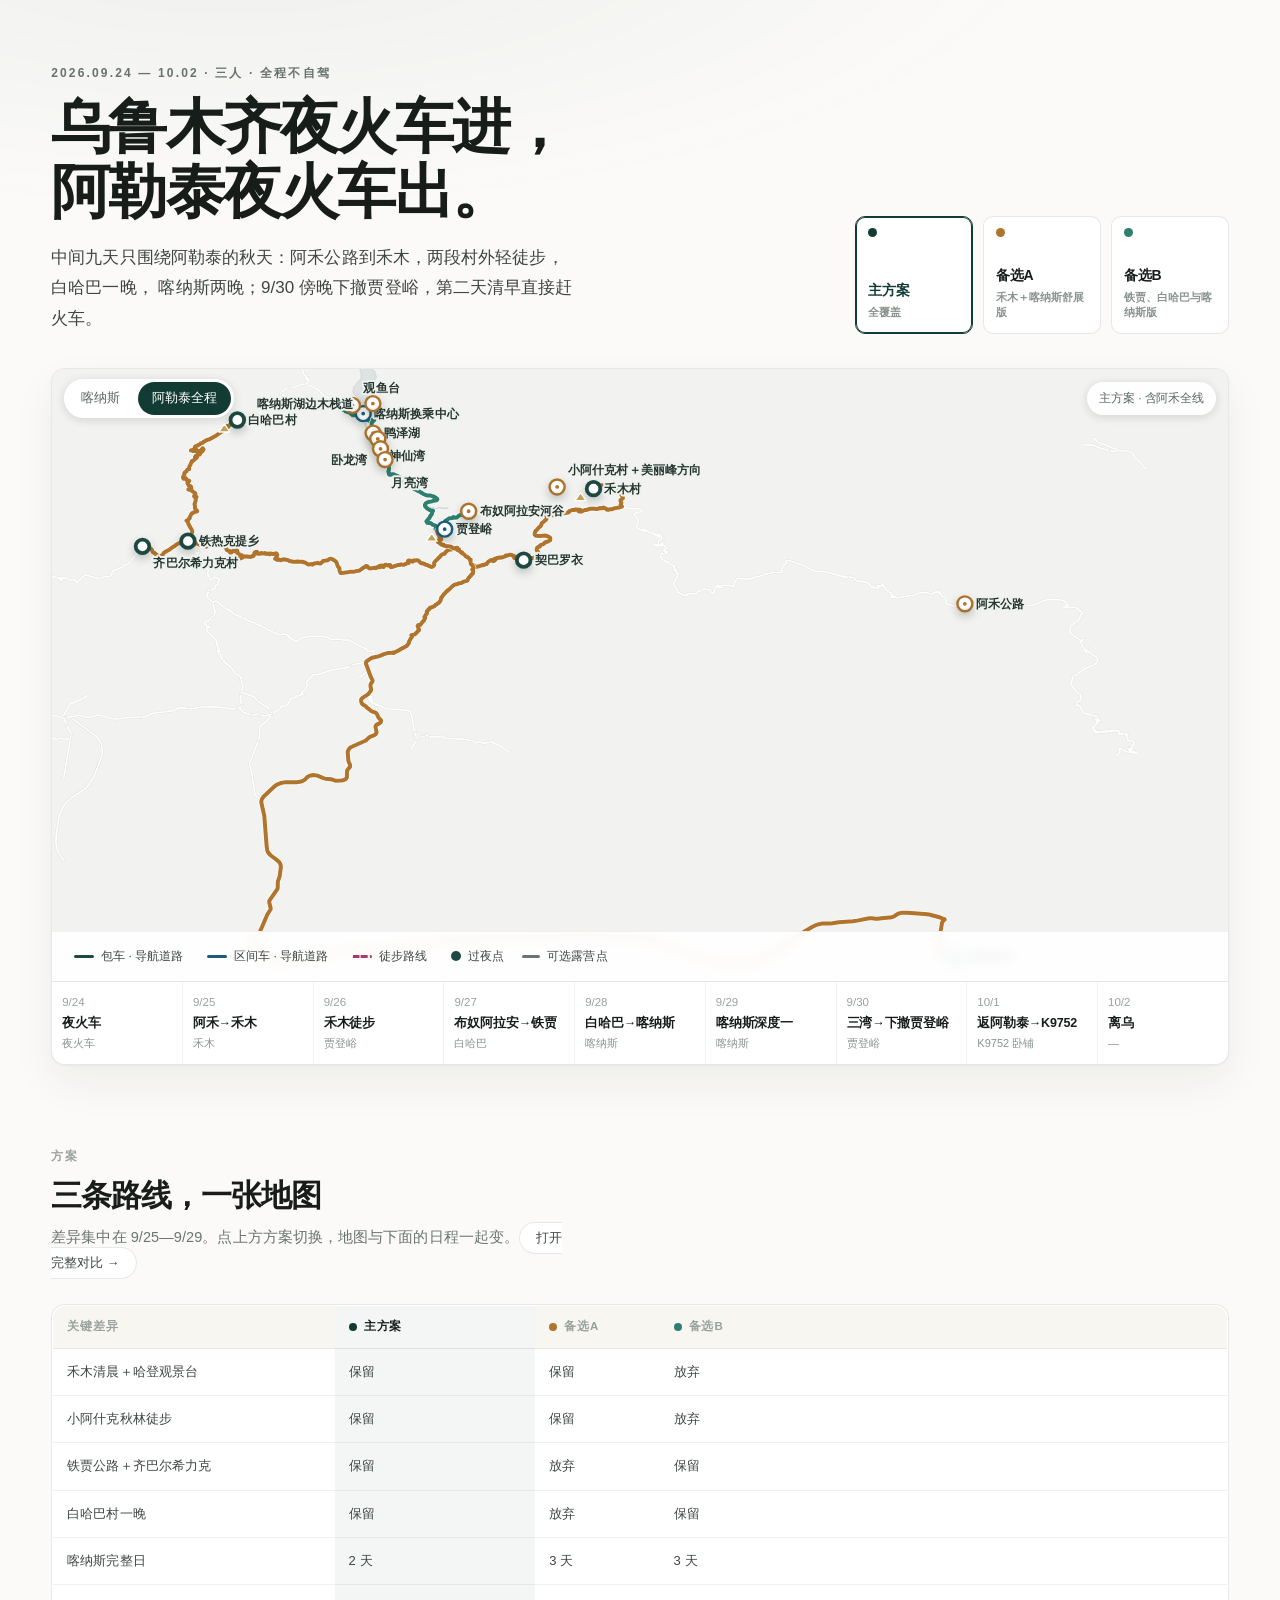
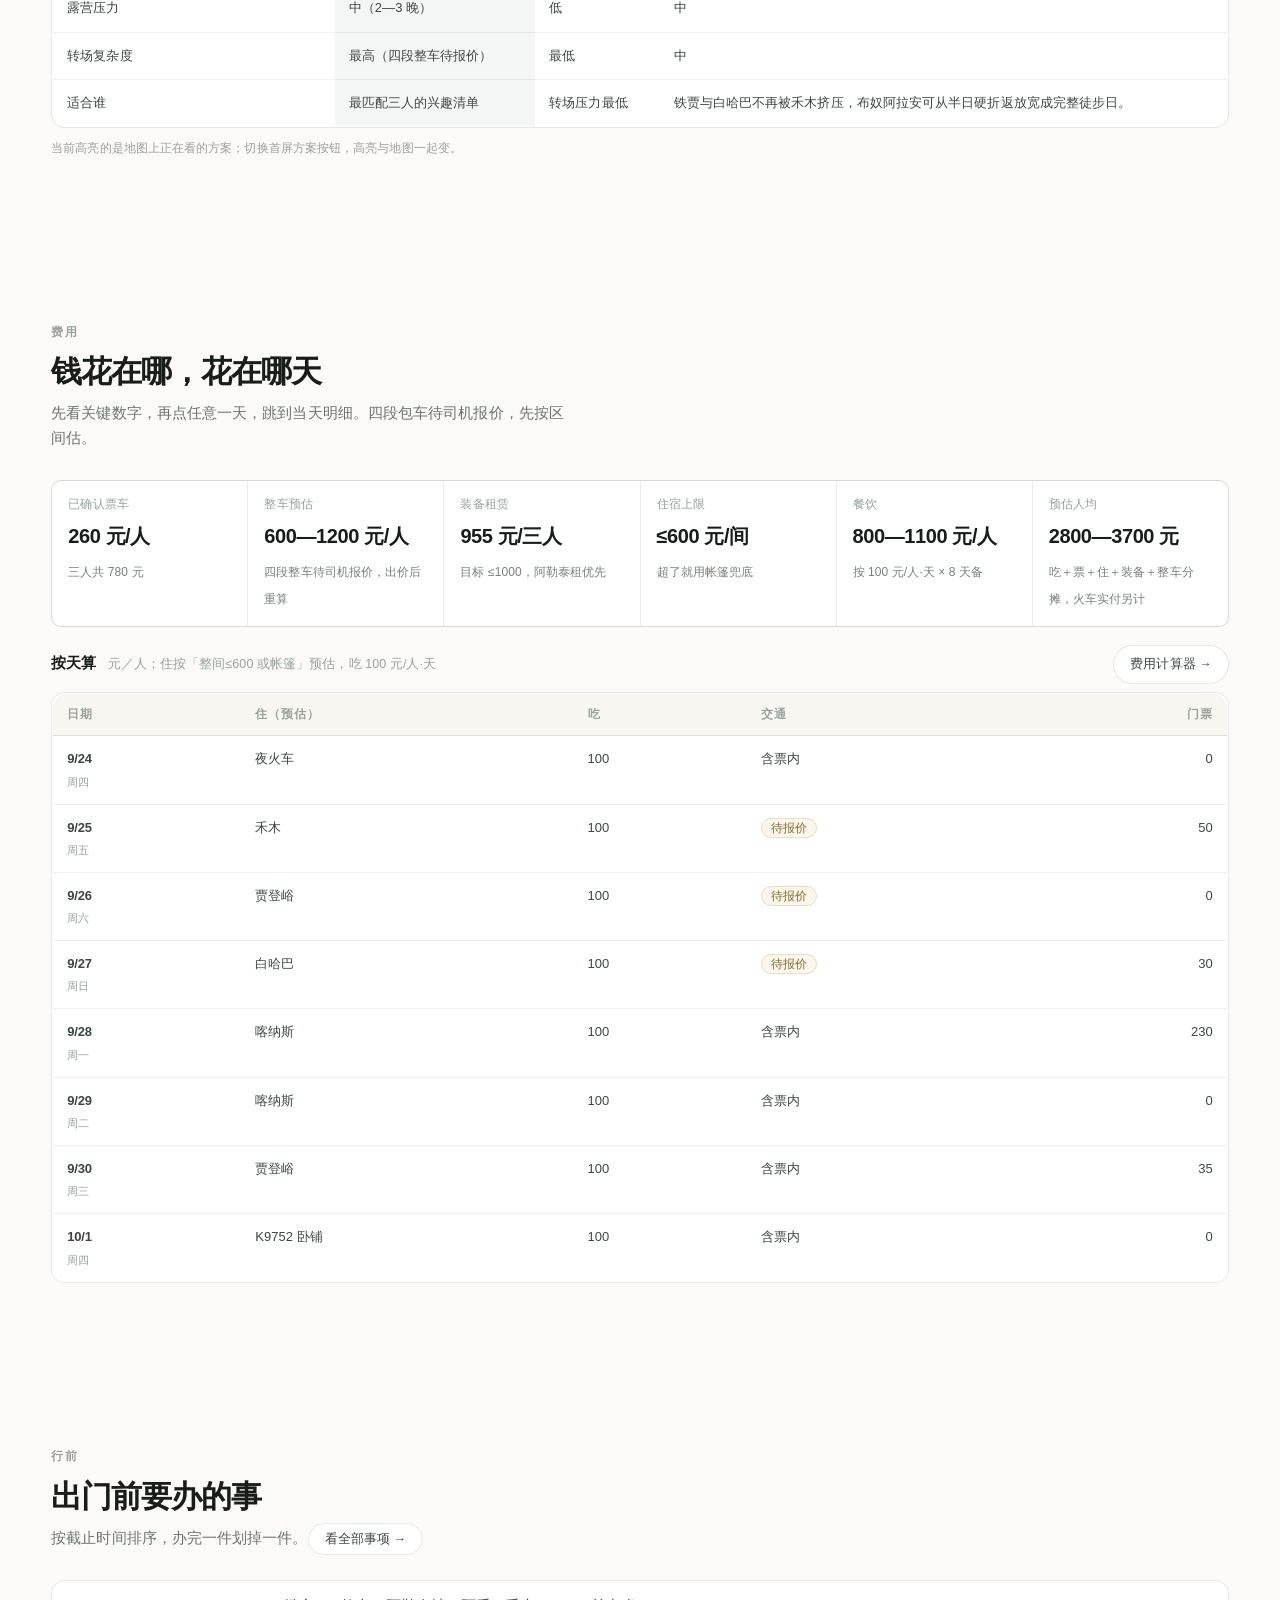
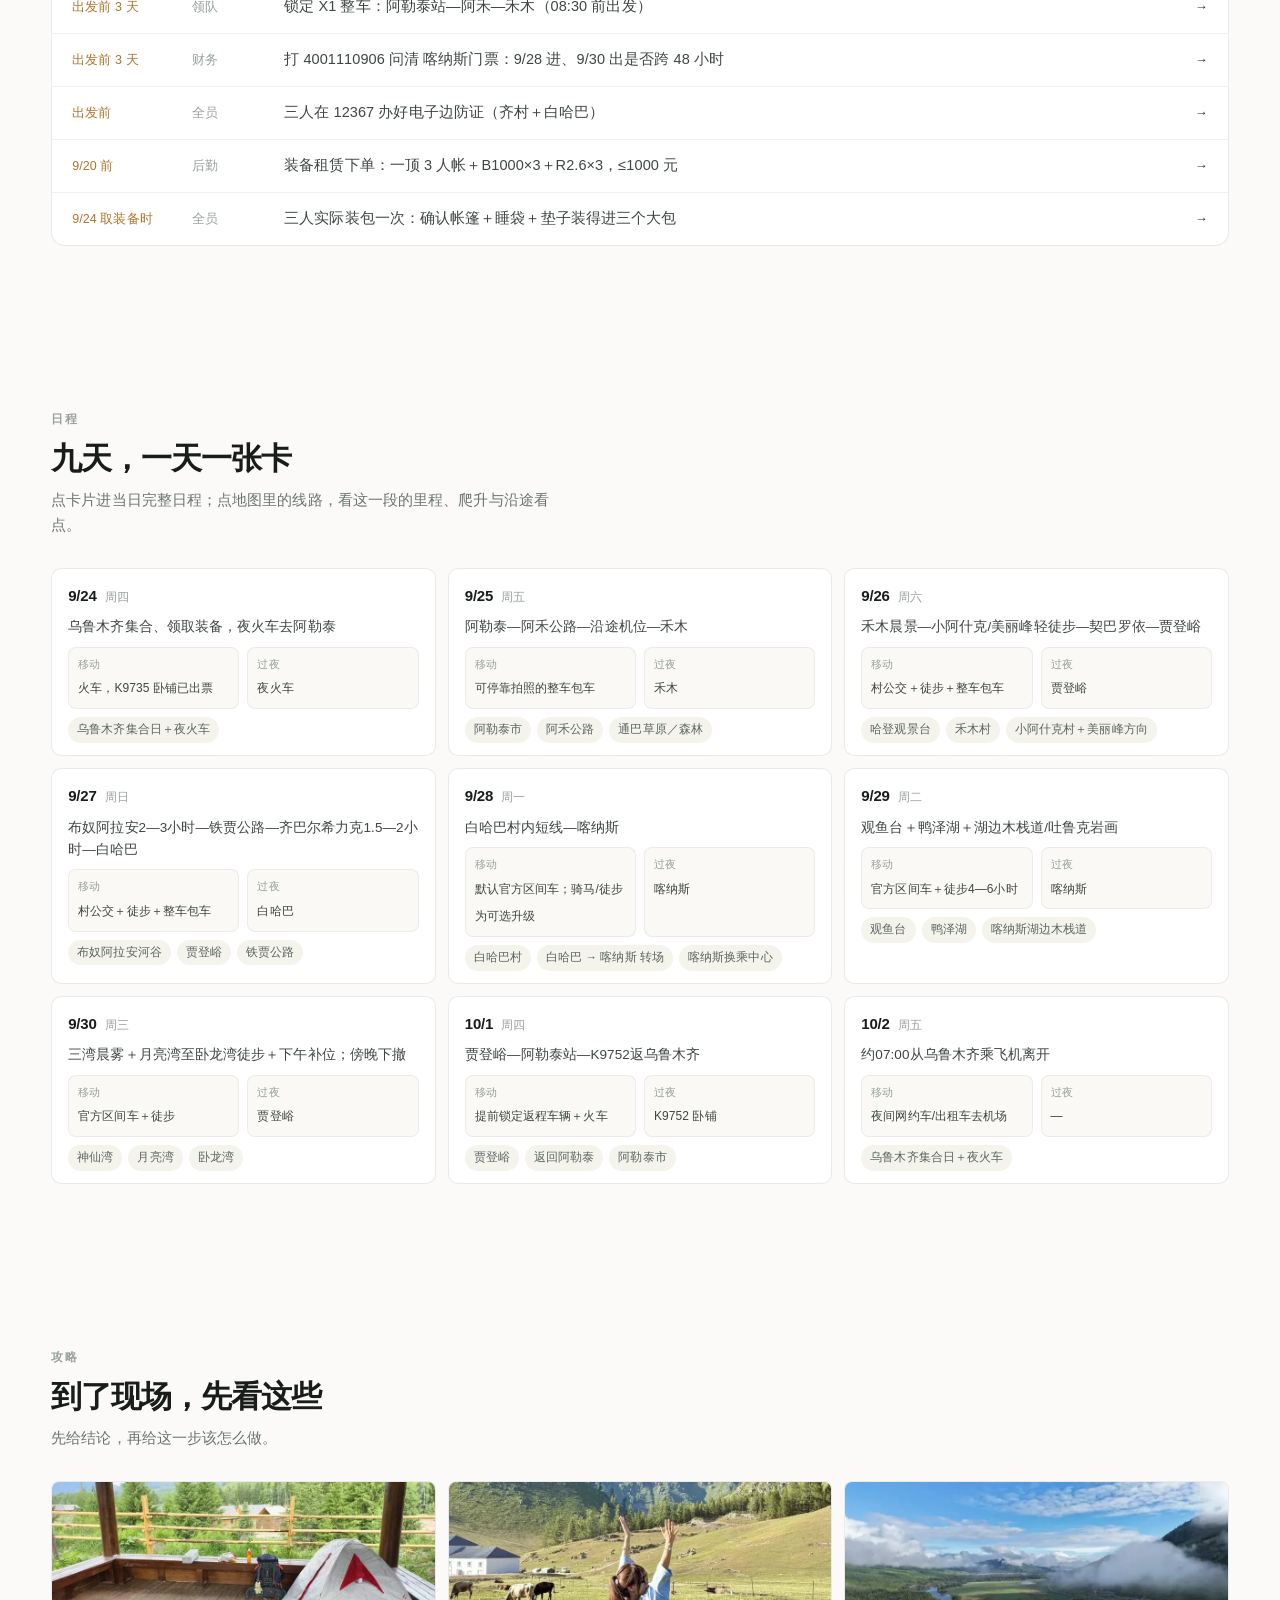
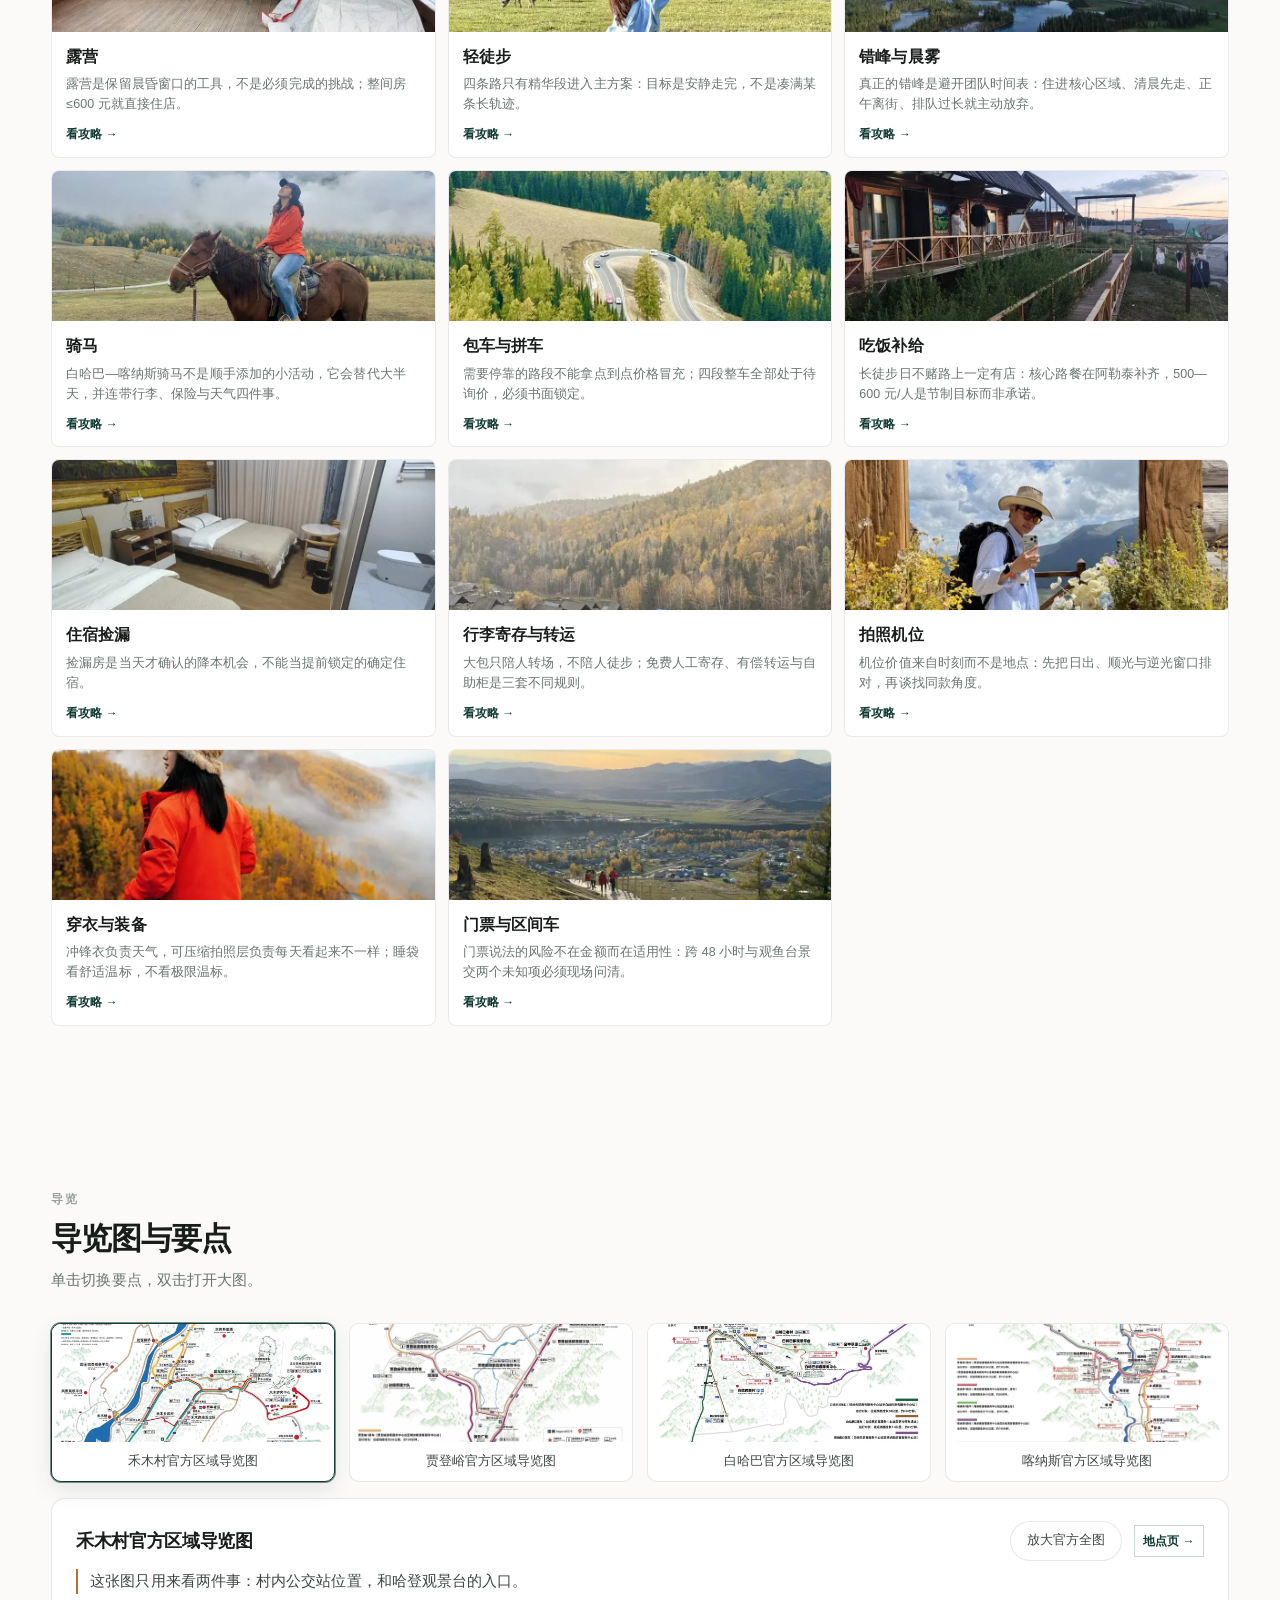
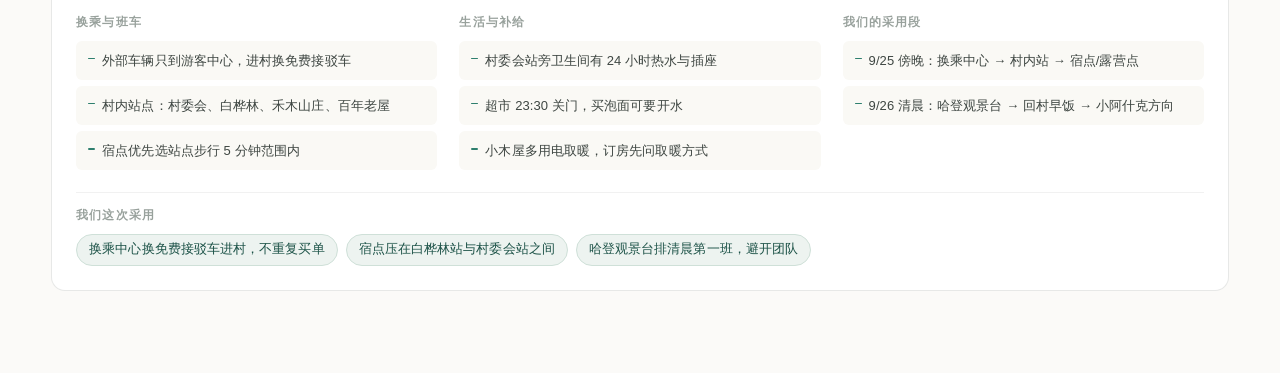
==== commit a474e8a8: "更新 2026-09-16 16:45" ====
--- a/index.html
+++ b/index.html
@@ -61,8 +61,8 @@
   </section>
 
   <section class="block" id="days">
-    <header class="block-head"><p class="kicker">日程</p><h2>九天，一天一行</h2>
-      <p class="block-sub">日程、移动、过夜与当天花销在同一条线上；点任意一行进当日完整日程。</p></header>
+    <header class="block-head"><p class="kicker">日程</p><h2>九天，一天一张卡</h2>
+      <p class="block-sub">点卡片进当日完整日程；点地图里的线路，看这一段的里程、爬升与沿途看点。</p></header>
     <div id="dayFeed"></div>
   </section>
 
--- a/app.css
+++ b/app.css
@@ -1,4 +1,4 @@
-:root{--ink:#17201e;--forest:#102b27;--paper:#f6f7f4;--white:#fff;--muted:#68716d;--line:#dce1dc;--gold:#d6a750;--gold2:#f0d59a;--river:#5e93a5;--hike:#d06b4e;--shuttle:#66845f;--shadow:0 22px 60px rgba(16,43,39,.12)}*{box-sizing:border-box}html{scroll-behavior:smooth}body{margin:0;background:var(--paper);color:var(--ink);font:16px/1.65 -apple-system,BlinkMacSystemFont,"PingFang SC","Microsoft YaHei",sans-serif}button,a{font:inherit}button{cursor:pointer}.site-header{height:72px;padding:0 max(24px,4vw);display:flex;align-items:center;gap:42px;position:sticky;top:0;z-index:50;background:#f6f7f4e8;backdrop-filter:blur(18px);border-bottom:1px solid #17201e17}.brand{text-decoration:none;font-weight:850}.brand span{display:block;font:700 10px/1 ui-monospace,monospace;letter-spacing:.18em;color:#64726c;margin-bottom:4px}.site-header nav{display:flex;gap:24px}.site-header nav a{text-decoration:none;color:#65706b;font-size:14px}.today-button{margin-left:auto;border:0;background:var(--forest);color:#fff;padding:10px 15px;border-radius:999px}.journey-shell{padding:64px max(24px,4vw) 30px;max-width:1640px;margin:auto}.journey-heading{display:grid;grid-template-columns:1.35fr .65fr;gap:60px;align-items:end;margin-bottom:30px}.eyebrow,.map-kicker{margin:0 0 8px;font:700 11px/1.2 ui-monospace,monospace;letter-spacing:.16em;text-transform:uppercase;color:#76807b}.journey-heading h1{margin:0;max-width:920px;font-size:clamp(42px,5.7vw,84px);line-height:1.02;letter-spacing:-.055em}.trip-facts{display:grid;grid-template-columns:repeat(2,1fr);border-top:1px solid var(--line)}.trip-facts span{padding:15px 0;border-bottom:1px solid var(--line);color:var(--muted);font-size:13px}.trip-facts b{font-size:24px;color:var(--forest);display:block}.journey-workspace{display:grid;grid-template-columns:minmax(0,1.65fr) minmax(340px,.6fr);min-height:620px;background:#fff;border:1px solid var(--line);box-shadow:var(--shadow)}.map-card{min-width:0;display:flex;flex-direction:column}.map-toolbar{height:70px;padding:0 20px 0 24px;display:flex;justify-content:space-between;align-items:center;border-bottom:1px solid var(--line)}.map-toolbar b{display:block;font-size:17px}.map-kicker{font-size:9px}.map-actions{display:flex;background:#eef1ed;padding:3px;border-radius:999px}.map-actions button{border:0;background:transparent;padding:7px 11px;border-radius:999px;color:#66706b;font-size:12px}.map-actions button.active{background:#fff;color:var(--forest);box-shadow:0 2px 10px #0001}.map-stage{height:550px;position:relative;overflow:hidden;background:linear-gradient(145deg,#e7ece7,#dfe7e4)}#routeMap{width:100%;height:100%;display:block}.map-bg{fill:#e6ebe6}.terrain-line{fill:none;stroke:#c9d5cf;stroke-width:1;opacity:.7}.route-line{fill:none;stroke-linecap:round;stroke-linejoin:round}.route-line.drive{stroke:var(--gold);stroke-width:5}.route-line.shuttle{stroke:var(--shuttle);stroke-width:5;stroke-dasharray:8 7}.route-line.hike{stroke:var(--hike);stroke-width:4;stroke-dasharray:3 7}.poi{cursor:pointer}.poi circle{stroke:#fff;stroke-width:3;filter:drop-shadow(0 4px 5px #18302933)}.poi text{font-size:12px;font-weight:750;paint-order:stroke;stroke:#eef2ee;stroke-width:4;fill:#26342f}.map-legend{position:absolute;left:18px;bottom:17px;display:flex;gap:14px;background:#102b27e8;color:#fff;padding:9px 12px;border-radius:6px;font-size:11px}.map-legend span:before{content:"";display:inline-block;width:17px;height:3px;margin-right:6px;vertical-align:middle;background:currentColor}.map-legend .drive{color:var(--gold)}.map-legend .shuttle{color:#9db394}.map-legend .hike{color:#ef8a6c}.map-legend .stay{color:#fff}.map-legend .stay:before{width:8px;height:8px;border-radius:50%}.map-note{position:absolute;right:16px;bottom:17px;background:#fffd;padding:7px 10px;border-radius:6px;color:#65706b;font-size:10px}.day-panel{padding:30px;background:var(--forest);color:#fff;display:flex;flex-direction:column}.panel-top{display:flex;justify-content:space-between}.panel-top .eyebrow{color:#9fb2aa}.panel-top button{border:0;background:transparent;color:#aebeb8;font-size:12px}.day-panel h2{font-size:30px;line-height:1.12;letter-spacing:-.035em;margin:18px 0 13px}.day-panel>p{color:#c3d0cb;margin:0 0 22px}.schedule-preview{border-top:1px solid #ffffff24}.schedule-item{display:grid;grid-template-columns:66px 1fr;gap:12px;padding:11px 0;border-bottom:1px solid #ffffff1d}.schedule-item time{color:var(--gold2);font:700 12px/1.6 ui-monospace,monospace}.schedule-item b{font-size:14px}.schedule-item small{display:block;color:#9fb2aa}.day-meta{display:flex;gap:6px;flex-wrap:wrap;margin-top:18px}.day-meta span{font-size:11px;color:#c3d0cb;border:1px solid #ffffff25;padding:4px 7px;border-radius:99px}.primary-link{color:#fff;text-decoration:none;font-weight:750;margin-top:auto;padding-top:22px;display:flex;justify-content:space-between;border-top:1px solid #ffffff24}.date-rail{display:grid;grid-template-columns:repeat(9,1fr);gap:1px;margin-top:18px;background:var(--line);border:1px solid var(--line)}.date-chip{border:0;background:#fff;padding:14px 12px;text-align:left;min-height:86px}.date-chip small{display:block;color:#87908c}.date-chip b{display:block;margin:3px 0}.date-chip span{font-size:11px;color:#69736f;display:block;white-space:nowrap;overflow:hidden;text-overflow:ellipsis}.date-chip.active{background:var(--forest);color:#fff}.date-chip.active small,.date-chip.active span{color:#b9c8c2}.content-block{max-width:1540px;margin:auto;padding:90px max(24px,4vw)}.section-heading{display:flex;justify-content:space-between;align-items:end;gap:50px;margin-bottom:30px}.section-heading h2{font-size:clamp(34px,4.2vw,58px);line-height:1.03;letter-spacing:-.045em;margin:0}.section-heading>p{max-width:510px;color:var(--muted);margin:0}.day-feed{border-top:1px solid #cbd2cd}.day-card{display:grid;grid-template-columns:110px 1.25fr .85fr .85fr;gap:24px;padding:28px 0;border-bottom:1px solid #cbd2cd}.day-number small{display:block;color:var(--muted)}.day-number b{font-size:30px}.day-card h3{font-size:24px;margin:0 0 6px}.day-card p{margin:0;color:#5d6762}.day-actions{display:flex;gap:6px;flex-wrap:wrap;margin-top:12px}.mini-link{border:1px solid #ccd4cf;background:#fff;text-decoration:none;color:var(--forest);padding:5px 8px;font-size:12px}.fact-list small{display:block;color:#87908c}.fact-list b{display:block;margin-bottom:10px}.risk-note{padding:13px;background:#efe5d2;color:#654d25;font-size:13px}.topics-block{max-width:none;background:var(--forest);color:#fff}.topics-block>.section-heading,.topics-block>.topic-tabs,.topics-block>.topic-feature,.topics-block>.topic-grid{max-width:1420px;margin-left:auto;margin-right:auto}.topics-block .eyebrow,.topics-block .section-heading>p{color:#aebeb8}.topic-tabs{display:flex;gap:7px;overflow:auto;padding-bottom:14px}.topic-tabs button{border:1px solid #ffffff27;background:transparent;color:#cad5d1;padding:8px 12px;border-radius:999px;white-space:nowrap}.topic-tabs button.active{background:var(--gold2);border-color:var(--gold2);color:#28352f}.topic-feature{display:grid;grid-template-columns:1.25fr .75fr;background:#fff;color:var(--ink);margin-top:18px}.topic-feature img{width:100%;height:370px;object-fit:cover}.topic-copy{padding:34px}.topic-copy h3{font-size:34px;line-height:1.1;margin:7px 0 12px}.topic-copy p{color:#5c6661}.rank-list{counter-reset:item;margin:24px 0;padding:0;list-style:none}.rank-list li{counter-increment:item;padding:10px 0;border-top:1px solid var(--line)}.rank-list li:before{content:counter(item,decimal-leading-zero);font:700 11px ui-monospace,monospace;color:#a2762b;margin-right:12px}.topic-grid{display:grid;grid-template-columns:repeat(3,1fr);gap:14px;margin-top:14px}.topic-card{background:#1a3833;border:1px solid #ffffff13;padding:20px;text-decoration:none;color:#fff}.topic-card small{color:#9eb0aa}.topic-card h3{margin:8px 0;font-size:19px}.topic-card p{color:#bdcac5;font-size:14px}.official-grid{display:grid;grid-template-columns:repeat(4,1fr);gap:14px}.official-card{background:#fff;border:1px solid var(--line);overflow:hidden}.official-thumb{height:180px;overflow:hidden;background:#e8ece8}.official-thumb img{width:100%;height:100%;object-fit:cover;transition:.3s}.official-card:hover img{transform:scale(1.03)}.official-card div:last-child{padding:17px}.official-card h3{margin:0}.official-card p{font-size:13px;color:var(--muted)}.official-card button{border:0;background:none;color:#8d651e;padding:0;font-weight:750}.plan-switcher{display:flex;gap:8px;margin-bottom:18px;overflow:auto}.plan-switcher button{border:1px solid var(--line);background:#fff;padding:10px 14px;white-space:nowrap}.plan-switcher button.active{background:var(--forest);color:#fff}.plan-detail{background:#fff;border:1px solid var(--line);padding:28px}.plan-summary{display:grid;grid-template-columns:.8fr 1.2fr;gap:40px}.plan-summary h3{font-size:34px;margin:0}.plan-days{display:grid;grid-template-columns:repeat(4,1fr);gap:7px;margin-top:22px}.plan-day{padding:12px;background:#f0f3ef;font-size:12px}.packing-grid{display:grid;grid-template-columns:repeat(3,1fr);gap:14px}.pack-card{background:#fff;border:1px solid var(--line);padding:22px}.pack-card h3{font-size:21px;margin:0 0 10px}.pack-card ul{padding-left:18px;color:#59635f}.pack-card li{margin:7px 0}footer{background:#0d211e;color:#fff;padding:34px max(24px,4vw);display:flex;justify-content:space-between;gap:30px}footer p{margin:0;color:#9fb2aa;max-width:760px}.dialog{position:fixed;inset:0;z-index:100;background:#102b27e6;display:grid;place-items:center;padding:25px}.dialog-card{background:#fff;max-width:1100px;max-height:90vh;overflow:auto;box-shadow:var(--shadow)}.dialog-card img{width:100%;display:block}.dialog-head{display:flex;justify-content:space-between;padding:18px 22px}.dialog-head button{border:0;background:#eef1ed;width:38px;height:38px;border-radius:50%}@media(max-width:1000px){.journey-heading{grid-template-columns:1fr}.journey-workspace{grid-template-columns:1fr}.map-stage{height:500px}.date-rail{grid-template-columns:repeat(4,1fr)}.day-card{grid-template-columns:90px 1fr 1fr}.day-card .risk-note{grid-column:2/4}.official-grid{grid-template-columns:repeat(2,1fr)}.topic-grid,.packing-grid{grid-template-columns:repeat(2,1fr)}}@media(max-width:680px){.site-header{height:64px;padding:0 16px}.site-header nav{display:none}.today-button{font-size:12px;padding:8px 10px}.journey-shell{padding:32px 14px 20px}.journey-heading{gap:26px}.journey-heading h1{font-size:44px}.trip-facts b{font-size:19px}.journey-workspace{display:block}.map-toolbar{padding:0 13px}.map-stage{height:48vh;min-height:340px;max-height:470px}.map-legend{left:10px;right:10px;bottom:10px;justify-content:space-between;gap:5px}.map-note{display:none}.day-panel{padding:24px 20px}.day-panel h2{font-size:27px}.date-rail{display:flex;overflow:auto}.date-chip{min-width:122px}.content-block{padding:68px 18px}.section-heading{display:block}.section-heading>p{margin-top:14px}.section-heading h2{font-size:40px}.day-card{grid-template-columns:64px 1fr}.day-card>.fact-list,.day-card>.risk-note{grid-column:2}.topic-feature{display:block}.topic-feature img{height:230px}.topic-copy{padding:24px}.topic-grid,.official-grid,.packing-grid{grid-template-columns:1fr}.plan-summary{grid-template-columns:1fr}.plan-days{grid-template-columns:repeat(2,1fr)}footer{display:block;padding:30px 18px}footer p{margin-top:10px}}
+:root{--ink:#17201e;--forest:#102b27;--paper:#f6f7f4;--white:#fff;--muted:#68716d;--line:#dce1dc;--gold:#B0742C;--gold2:#E6D2AE;--river:#5e93a5;--hike:#A63A6B;--shuttle:#2E7F6E;--shadow:0 22px 60px rgba(16,43,39,.12)}*{box-sizing:border-box}html{scroll-behavior:smooth}body{margin:0;background:var(--paper);color:var(--ink);font:16px/1.65 -apple-system,BlinkMacSystemFont,"PingFang SC","Microsoft YaHei",sans-serif}button,a{font:inherit}button{cursor:pointer}.site-header{height:72px;padding:0 max(24px,4vw);display:flex;align-items:center;gap:42px;position:sticky;top:0;z-index:50;background:#f6f7f4e8;backdrop-filter:blur(18px);border-bottom:1px solid #17201e17}.brand{text-decoration:none;font-weight:850}.brand span{display:block;font:700 10px/1 ui-monospace,monospace;letter-spacing:.18em;color:#64726c;margin-bottom:4px}.site-header nav{display:flex;gap:24px}.site-header nav a{text-decoration:none;color:#65706b;font-size:14px}.today-button{margin-left:auto;border:0;background:var(--forest);color:#fff;padding:10px 15px;border-radius:999px}.journey-shell{padding:64px max(24px,4vw) 30px;max-width:1640px;margin:auto}.journey-heading{display:grid;grid-template-columns:1.35fr .65fr;gap:60px;align-items:end;margin-bottom:30px}.eyebrow,.map-kicker{margin:0 0 8px;font:700 11px/1.2 ui-monospace,monospace;letter-spacing:.16em;text-transform:uppercase;color:#76807b}.journey-heading h1{margin:0;max-width:920px;font-size:clamp(42px,5.7vw,84px);line-height:1.02;letter-spacing:-.055em}.trip-facts{display:grid;grid-template-columns:repeat(2,1fr);border-top:1px solid var(--line)}.trip-facts span{padding:15px 0;border-bottom:1px solid var(--line);color:var(--muted);font-size:13px}.trip-facts b{font-size:24px;color:var(--forest);display:block}.journey-workspace{display:grid;grid-template-columns:minmax(0,1.65fr) minmax(340px,.6fr);min-height:620px;background:#fff;border:1px solid var(--line);box-shadow:var(--shadow)}.map-card{min-width:0;display:flex;flex-direction:column}.map-toolbar{height:70px;padding:0 20px 0 24px;display:flex;justify-content:space-between;align-items:center;border-bottom:1px solid var(--line)}.map-toolbar b{display:block;font-size:17px}.map-kicker{font-size:9px}.map-actions{display:flex;background:#eef1ed;padding:3px;border-radius:999px}.map-actions button{border:0;background:transparent;padding:7px 11px;border-radius:999px;color:#66706b;font-size:12px}.map-actions button.active{background:#fff;color:var(--forest);box-shadow:0 2px 10px #0001}.map-stage{height:550px;position:relative;overflow:hidden;background:#F1F1EF}#routeMap{width:100%;height:100%;display:block}.map-bg{fill:#F1F1EF}.terrain-line{fill:none;stroke:#c9d5cf;stroke-width:1;opacity:.7}.route-line{fill:none;stroke-linecap:round;stroke-linejoin:round}.route-line.drive{stroke:#B0742C;stroke-width:4}.route-line.shuttle{stroke:#2E7F6E;stroke-width:4}.route-line.hike{stroke:#4F8F5B;stroke-width:4;stroke-dasharray:1 6}.poi{cursor:pointer}.poi circle{stroke:#fff;stroke-width:3;filter:drop-shadow(0 4px 5px #18302933)}.poi text{font-size:12px;font-weight:750;paint-order:stroke;stroke:#eef2ee;stroke-width:4;fill:#26342f}.map-legend{position:absolute;left:18px;bottom:17px;display:flex;gap:14px;background:#fffffff2;color:#3E4642;padding:9px 12px;border-radius:6px;font-size:11px}.map-legend span:before{content:"";display:inline-block;width:17px;height:3px;margin-right:6px;vertical-align:middle;background:currentColor}.map-legend .drive{color:#B0742C}.map-legend .shuttle{color:#2E7F6E}.map-legend .hike{color:#4F8F5B}.map-legend .stay{color:#fff}.map-legend .stay:before{width:8px;height:8px;border-radius:50%}.map-note{position:absolute;right:16px;bottom:17px;background:#fffd;padding:7px 10px;border-radius:6px;color:#65706b;font-size:10px}.day-panel{padding:30px;background:var(--forest);color:#fff;display:flex;flex-direction:column}.panel-top{display:flex;justify-content:space-between}.panel-top .eyebrow{color:#9fb2aa}.panel-top button{border:0;background:transparent;color:#aebeb8;font-size:12px}.day-panel h2{font-size:30px;line-height:1.12;letter-spacing:-.035em;margin:18px 0 13px}.day-panel>p{color:#c3d0cb;margin:0 0 22px}.schedule-preview{border-top:1px solid #ffffff24}.schedule-item{display:grid;grid-template-columns:66px 1fr;gap:12px;padding:11px 0;border-bottom:1px solid #ffffff1d}.schedule-item time{color:var(--gold2);font:700 12px/1.6 ui-monospace,monospace}.schedule-item b{font-size:14px}.schedule-item small{display:block;color:#9fb2aa}.day-meta{display:flex;gap:6px;flex-wrap:wrap;margin-top:18px}.day-meta span{font-size:11px;color:#c3d0cb;border:1px solid #ffffff25;padding:4px 7px;border-radius:99px}.primary-link{color:#fff;text-decoration:none;font-weight:750;margin-top:auto;padding-top:22px;display:flex;justify-content:space-between;border-top:1px solid #ffffff24}.date-rail{display:grid;grid-template-columns:repeat(9,1fr);gap:1px;margin-top:18px;background:var(--line);border:1px solid var(--line)}.date-chip{border:0;background:#fff;padding:14px 12px;text-align:left;min-height:86px}.date-chip small{display:block;color:#87908c}.date-chip b{display:block;margin:3px 0}.date-chip span{font-size:11px;color:#69736f;display:block;white-space:nowrap;overflow:hidden;text-overflow:ellipsis}.date-chip.active{background:var(--forest);color:#fff}.date-chip.active small,.date-chip.active span{color:#b9c8c2}.content-block{max-width:1540px;margin:auto;padding:90px max(24px,4vw)}.section-heading{display:flex;justify-content:space-between;align-items:end;gap:50px;margin-bottom:30px}.section-heading h2{font-size:clamp(34px,4.2vw,58px);line-height:1.03;letter-spacing:-.045em;margin:0}.section-heading>p{max-width:510px;color:var(--muted);margin:0}.day-feed{border-top:1px solid #cbd2cd}.day-card{display:grid;grid-template-columns:110px 1.25fr .85fr .85fr;gap:24px;padding:28px 0;border-bottom:1px solid #cbd2cd}.day-number small{display:block;color:var(--muted)}.day-number b{font-size:30px}.day-card h3{font-size:24px;margin:0 0 6px}.day-card p{margin:0;color:#5d6762}.day-actions{display:flex;gap:6px;flex-wrap:wrap;margin-top:12px}.mini-link{border:1px solid #ccd4cf;background:#fff;text-decoration:none;color:var(--forest);padding:5px 8px;font-size:12px}.fact-list small{display:block;color:#87908c}.fact-list b{display:block;margin-bottom:10px}.risk-note{padding:13px;background:#efe5d2;color:#654d25;font-size:13px}.topics-block{max-width:none;background:var(--forest);color:#fff}.topics-block>.section-heading,.topics-block>.topic-tabs,.topics-block>.topic-feature,.topics-block>.topic-grid{max-width:1420px;margin-left:auto;margin-right:auto}.topics-block .eyebrow,.topics-block .section-heading>p{color:#aebeb8}.topic-tabs{display:flex;gap:7px;overflow:auto;padding-bottom:14px}.topic-tabs button{border:1px solid #ffffff27;background:transparent;color:#cad5d1;padding:8px 12px;border-radius:999px;white-space:nowrap}.topic-tabs button.active{background:var(--gold2);border-color:var(--gold2);color:#28352f}.topic-feature{display:grid;grid-template-columns:1.25fr .75fr;background:#fff;color:var(--ink);margin-top:18px}.topic-feature img{width:100%;height:370px;object-fit:cover}.topic-copy{padding:34px}.topic-copy h3{font-size:34px;line-height:1.1;margin:7px 0 12px}.topic-copy p{color:#5c6661}.rank-list{counter-reset:item;margin:24px 0;padding:0;list-style:none}.rank-list li{counter-increment:item;padding:10px 0;border-top:1px solid var(--line)}.rank-list li:before{content:counter(item,decimal-leading-zero);font:700 11px ui-monospace,monospace;color:#a2762b;margin-right:12px}.topic-grid{display:grid;grid-template-columns:repeat(3,1fr);gap:14px;margin-top:14px}.topic-card{background:#1a3833;border:1px solid #ffffff13;padding:20px;text-decoration:none;color:#fff}.topic-card small{color:#9eb0aa}.topic-card h3{margin:8px 0;font-size:19px}.topic-card p{color:#bdcac5;font-size:14px}.official-grid{display:grid;grid-template-columns:repeat(4,1fr);gap:14px}.official-card{background:#fff;border:1px solid var(--line);overflow:hidden}.official-thumb{height:180px;overflow:hidden;background:#e8ece8}.official-thumb img{width:100%;height:100%;object-fit:cover;transition:.3s}.official-card:hover img{transform:scale(1.03)}.official-card div:last-child{padding:17px}.official-card h3{margin:0}.official-card p{font-size:13px;color:var(--muted)}.official-card button{border:0;background:none;color:#8d651e;padding:0;font-weight:750}.plan-switcher{display:flex;gap:8px;margin-bottom:18px;overflow:auto}.plan-switcher button{border:1px solid var(--line);background:#fff;padding:10px 14px;white-space:nowrap}.plan-switcher button.active{background:var(--forest);color:#fff}.plan-detail{background:#fff;border:1px solid var(--line);padding:28px}.plan-summary{display:grid;grid-template-columns:.8fr 1.2fr;gap:40px}.plan-summary h3{font-size:34px;margin:0}.plan-days{display:grid;grid-template-columns:repeat(4,1fr);gap:7px;margin-top:22px}.plan-day{padding:12px;background:#f0f3ef;font-size:12px}.packing-grid{display:grid;grid-template-columns:repeat(3,1fr);gap:14px}.pack-card{background:#fff;border:1px solid var(--line);padding:22px}.pack-card h3{font-size:21px;margin:0 0 10px}.pack-card ul{padding-left:18px;color:#59635f}.pack-card li{margin:7px 0}footer{background:#0d211e;color:#fff;padding:34px max(24px,4vw);display:flex;justify-content:space-between;gap:30px}footer p{margin:0;color:#9fb2aa;max-width:760px}.dialog{position:fixed;inset:0;z-index:100;background:#102b27e6;display:grid;place-items:center;padding:25px}.dialog-card{background:#fff;max-width:1100px;max-height:90vh;overflow:auto;box-shadow:var(--shadow)}.dialog-card img{width:100%;display:block}.dialog-head{display:flex;justify-content:space-between;padding:18px 22px}.dialog-head button{border:0;background:#eef1ed;width:38px;height:38px;border-radius:50%}@media(max-width:1000px){.journey-heading{grid-template-columns:1fr}.journey-workspace{grid-template-columns:1fr}.map-stage{height:500px}.date-rail{grid-template-columns:repeat(4,1fr)}.day-card{grid-template-columns:90px 1fr 1fr}.day-card .risk-note{grid-column:2/4}.official-grid{grid-template-columns:repeat(2,1fr)}.topic-grid,.packing-grid{grid-template-columns:repeat(2,1fr)}}@media(max-width:680px){.site-header{height:64px;padding:0 16px}.site-header nav{display:none}.today-button{font-size:12px;padding:8px 10px}.journey-shell{padding:32px 14px 20px}.journey-heading{gap:26px}.journey-heading h1{font-size:44px}.trip-facts b{font-size:19px}.journey-workspace{display:block}.map-toolbar{padding:0 13px}.map-stage{height:48vh;min-height:340px;max-height:470px}.map-legend{left:10px;right:10px;bottom:10px;justify-content:space-between;gap:5px}.map-note{display:none}.day-panel{padding:24px 20px}.day-panel h2{font-size:27px}.date-rail{display:flex;overflow:auto}.date-chip{min-width:122px}.content-block{padding:68px 18px}.section-heading{display:block}.section-heading>p{margin-top:14px}.section-heading h2{font-size:40px}.day-card{grid-template-columns:64px 1fr}.day-card>.fact-list,.day-card>.risk-note{grid-column:2}.topic-feature{display:block}.topic-feature img{height:230px}.topic-copy{padding:24px}.topic-grid,.official-grid,.packing-grid{grid-template-columns:1fr}.plan-summary{grid-template-columns:1fr}.plan-days{grid-template-columns:repeat(2,1fr)}footer{display:block;padding:30px 18px}footer p{margin-top:10px}}
 
 /* ── 地图线型与示意走向、导览查看器、话题与原话、方案差异 ── */
 :root{--bus:#4c7d8c;--train:#6f6a86;--intent:#a9b4ad;--quote:#9a6b20;--quote2:#fbf1dd}
@@ -78,7 +78,7 @@
 .amap-dot{display:block;width:10px;height:10px;border-radius:50%;background:#d6a750;border:2px solid #fff;box-shadow:0 1px 4px #0004}
 .amap-dot.stay{background:#102b27}
 body[data-map="amap"] #routeMap{display:none}
-body[data-map="amap"] .map-stage{background:#e9ede9}
+body[data-map="amap"] .map-stage{background:#F2F2F0}
 
 /* 图片加载失败的占位：保持原有格子尺寸，避免整版布局跳动 */
 .img-fallback{background:#123b34;color:#8fa79f;border-radius:8px;min-height:120px;display:flex;
@@ -87,18 +87,27 @@
 
 /* ── 真地图层：Leaflet + 灰底瓦片调色 + 图钉 + 抽屉（app.js 的 SVG 只在瓦片不可达时出现） ── */
 .map-stage{height:720px}
-#leafmap{position:absolute;inset:0;z-index:2;display:none;background:#e9ede9}
+#leafmap{position:absolute;inset:0;z-index:2;display:none;background:#F2F2F0}
 body[data-map="leaflet"] #leafmap{display:block}
+/* 瓦片不可达而退回 SVG 时，Leaflet 容器必须彻底让位（容器是 inline display:block，这里需要 !important） */
+body[data-map="svg"] #leafmap{display:none !important}
 body[data-map="leaflet"] #routeMap{display:none}
-body[data-map="leaflet"] .map-stage{background:#e9ede9}
-/* 高德瓦片自带配色，只做极轻的统一调性，不再改色相（之前 hue-rotate 把水画成了粉色） */
-#leafmap .leaflet-tile-pane{filter:saturate(.92) brightness(1.02) contrast(1.02)}
-#leafmap .leaflet-container{background:#e9ede9;font:inherit}
+body[data-map="leaflet"] .map-stage{background:#F2F2F0}
+/* 底图是给路线当背景的，不是主角：压到近乎中性灰，让深墨绿行程线浮在图上面。
+   只用饱和度／明度，不做色相旋转——之前 hue-rotate 把湖水画成了粉色。
+   这一档同时把高德瓦片的暖棕国境线降到接近中性灰，不再与路线撞色；
+   山体与景区的深灰晕染因为是低饱和，三通道同值，仍然保留。 */
+#leafmap .leaflet-tile-pane{filter:saturate(.06) contrast(.88) brightness(1.20)}
+
+#leafmap .leaflet-container{background:#F2F2F0;font:inherit}
+/* 高德引擎的瓦片在 .amap-layers（canvas）里，不受上面那条 leaflet 规则影响。
+   同一套去色参数，保证两套引擎打开是同一个灰白底，不会一换引擎就退回暖色。 */
+body[data-map="amap"] #leafmap .amap-layers{filter:saturate(.06) contrast(.88) brightness(1.20)}
 #leafmap .leaflet-control-zoom{border:1px solid var(--line);box-shadow:0 4px 14px #17352d18;border-radius:8px;overflow:hidden}
 #leafmap .leaflet-control-zoom a{width:34px;height:34px;line-height:34px;color:#20443c;background:#fffffff2;border-bottom:1px solid var(--line)}
 #leafmap .leaflet-control-zoom a:last-child{border-bottom:0}
-.pin-sight .pin,.pin-road .pin,.pin-stay .pin,.pin-hub .pin{width:26px;height:26px;display:flex;align-items:center;
-  justify-content:center;border:3px solid #fff;box-shadow:0 4px 12px #17352d55;color:#fff;font-size:12px;font-weight:750}
+.pin-sight .pin,.pin-road .pin,.pin-stay .pin,.pin-hub .pin{width:22px;height:22px;display:flex;align-items:center;
+  justify-content:center;border:2px solid #fff;box-shadow:0 2px 7px #17352d3d;color:#fff;font-size:11px;font-weight:750}
 .pin-sight .pin{background:#d6a750;border-radius:50%}
 .pin-road .pin{background:#c8964a;border-radius:50%}
 .pin-hub .pin{background:#4c7d8c;border-radius:50%}
@@ -107,28 +116,41 @@
 .leaflet-tooltip.tip-name:before{display:none}
 .leaflet-tooltip.tip-line{background:#17352df2;color:#fff;border:0;border-radius:6px;font-size:11px;padding:4px 8px;box-shadow:0 3px 12px #0003}
 .leaflet-tooltip.tip-line:before{display:none}
-.map-drawer{position:absolute;z-index:740;left:16px;top:16px;bottom:16px;width:352px;display:none;overflow:auto;
-  background:#fffffff8;backdrop-filter:blur(14px);border:1px solid var(--line);border-radius:8px;box-shadow:var(--shadow)}
-.map-drawer.open{display:block}
-.drawer-x{position:sticky;float:right;top:12px;right:12px;margin:12px 12px -46px 0;width:34px;height:34px;border-radius:50%;
-  border:1px solid var(--line);background:#fffffff2;font-size:19px;line-height:1;z-index:3}
-.drawer-cover{width:100%;height:206px;object-fit:cover;display:block}
-.drawer-cover.none{background:var(--forest);color:#8fa79f;display:grid;place-items:center;font-size:13px}
-.drawer-in{padding:18px 20px 22px}
-.drawer-in h3{margin:2px 0 8px;font-size:24px;line-height:1.22;letter-spacing:-.02em}
-.drawer-in p{margin:0;font-size:15px;line-height:1.75;color:#3f4f4a}
-.drawer-meta{display:flex;flex-wrap:wrap;gap:6px;margin:12px 0}
-.drawer-meta span{font-size:12px;background:#eef2ee;color:#4a5b57;border-radius:99px;padding:4px 9px}
-.drawer-guide{display:block;width:100%;text-align:left;border:1px dashed #cbb384;background:#fbf6ea;color:#8a6a20;
-  border-radius:8px;padding:10px 12px;font-size:13px;margin-bottom:8px}
-.drawer-go{display:block;font-size:14px;font-weight:750;color:var(--forest);text-decoration:none;padding:8px 0}
-.drawer-days{display:flex;flex-wrap:wrap;gap:6px;margin-top:8px;border-top:1px solid var(--line);padding-top:12px}
-.drawer-days a{font-size:12px;border:1px solid var(--line);border-radius:99px;padding:5px 10px;text-decoration:none;color:#4a5b57}
+/* 图上浮卡：点图钉才出现，贴在那一颗钉旁边。不再有整墙地点卡片。 */
+.map-drawer{ position:absolute; z-index:740; display:none; left:16px; top:16px; width:312px; max-width:calc(100% - 24px);
+  max-height:calc(100% - 24px); overflow:auto; background:#fff; border:1px solid rgba(24,29,26,.12);
+  border-radius:10px; box-shadow:0 18px 46px rgba(16,43,39,.20); }
+.map-drawer.open{ display:block; animation:drawerIn .16s ease-out; }
+@keyframes drawerIn{ from{ opacity:0; transform:translateY(4px); } to{ opacity:1; transform:none; } }
+.drawer-x{ position:absolute; right:8px; top:8px; z-index:3; width:28px; height:28px; border:0;
+  border-radius:8px; background:rgba(255,255,255,.9); color:#4A5B57; font-size:17px; line-height:1; }
+.drawer-x:hover{ background:#F1F0EA; color:var(--ink); }
+.drawer-cover{ width:100%; height:150px; object-fit:cover; display:block; }
+.drawer-cover.none{ background:#F4F3EC; color:#98A19C; display:grid; place-items:center; font-size:12.5px; }
+.drawer-in{ padding:14px 16px 16px; }
+.drawer-eyebrow{ margin:0 0 6px; font-size:11.5px; color:#98A19C; font-variant-numeric:tabular-nums; }
+.drawer-in h3{ margin:0 0 8px; font-size:19px; line-height:1.25; letter-spacing:-.02em; }
+.drawer-lead{ margin:0; font-size:13px; line-height:1.7; color:var(--ink-2);
+  display:-webkit-box; -webkit-line-clamp:4; -webkit-box-orient:vertical; overflow:hidden; }
+.drawer-facts{ display:flex; gap:8px; margin:12px 0 0; }
+.drawer-facts span{ flex:1; min-width:0; background:#FAF9F5; border:1px solid var(--line-soft);
+  border-radius:8px; padding:8px 10px; }
+.drawer-facts i{ display:block; font-style:normal; font-size:11px; color:#98A19C; }
+.drawer-facts b{ font-size:13px; font-weight:640; color:var(--ink); }
+.drawer-acts{ display:flex; align-items:center; gap:8px; margin-top:12px;
+  border-top:1px solid var(--line-soft); padding-top:12px; }
+.drawer-cta{ font-size:13px; font-weight:640; color:var(--pine); text-decoration:none; }
+.drawer-cta:hover{ text-decoration:underline; }
+.drawer-ghost{ margin-left:auto; border:1px solid var(--line); background:#fff; border-radius:7px;
+  padding:5px 10px; font-size:12px; color:var(--ink-2); }
+.drawer-ghost:hover{ border-color:var(--line-strong); background:#FAF9F5; }
 .map-legend{z-index:735}.map-note{z-index:735;max-width:44%}
 @media(max-width:1000px){.map-stage{height:560px}}
 @media(max-width:680px){
  .map-stage{height:52vh;min-height:340px;max-height:470px}
- .map-drawer{left:10px;right:10px;top:auto;bottom:10px;width:auto;max-height:62%}
+ /* 手机上改成底部抽屉：贴底、可滚动，不把地图挡死 */
+ .map-drawer{ left:8px !important; right:8px !important; top:auto !important; bottom:8px !important;
+   width:auto; max-width:none; max-height:56%; }
  .map-note{max-width:52%;font-size:11px}
 }
 
@@ -145,17 +167,22 @@
 
 /* ════════════════════════════════════════════════════════════════════
    视觉系统：编辑型户外产品，克制的信息层级
-   —— 暖纸底、发丝线、大留白、克制的深墨绿与秋叶金；地图用真实地理而非装饰纹样
+   —— 灰白底、发丝线、大留白、深墨绿主色与秋叶金点缀；地图用真实地理而非装饰纹样
    ════════════════════════════════════════════════════════════════════ */
 :root{
   --paper:#FAF9F6; --surface:#FFFFFF; --ink:#181D1A; --ink-2:#3E4642; --muted:#78807B;
   --line:rgba(24,29,26,.10); --line-soft:rgba(24,29,26,.06);
   --pine:#123B33; --pine-2:#1C5247; --gold:#B9822F; --teal:#2E7F6E; --amber:#B0742C;
-  --map-bg:#F3F2EC; --water:#CBDFDA; --water-edge:#B7D2CB;
-  --r-s:10px; --r-m:10px; --r-l:10px;
+  --map-bg:#F2F2F0; --water:#DCE3E2; --water-edge:#C6D2D0;
+  --map-drive:#1E4A42; --map-shuttle:#1B5C7D; --map-hike:#A63A6B; --map-camp:#C0A15C;
+
+  --r-s:10px; --r-m:16px; --r-l:22px;
   --shadow-1:0 1px 2px rgba(18,29,25,.05), 0 6px 20px rgba(18,29,25,.06);
   --shadow-2:0 2px 6px rgba(18,29,25,.06), 0 18px 44px rgba(18,29,25,.10);
 }
+/* theme.css 在 app.css 之后加载且重复定义了地图色变量，会把灰白+深绿覆盖回暖色。
+   用 html:root 提高一级特异性，保证行程线配色在整站唯一生效。 */
+html:root{ --map-drive:#1E4A42; --map-shuttle:#1B5C7D; --map-hike:#A63A6B; --map-camp:#C0A15C; }
 html{ -webkit-text-size-adjust:100%; }
 body{ background:var(--paper); color:var(--ink);
   font:16px/1.72 -apple-system,BlinkMacSystemFont,"SF Pro Text","PingFang SC","Noto Sans SC","Microsoft YaHei",sans-serif;
@@ -202,10 +229,10 @@
 .gm-bg{ fill:var(--map-bg); }
 .gm-water{ fill:var(--water); stroke:var(--water-edge); stroke-width:.7; }
 .gm-water-leaf{ fill:var(--water); stroke:var(--water-edge); stroke-width:1; }
-.gm-ctx-casing{ fill:none; stroke:#E6E3D9; stroke-width:3.1; stroke-linecap:round; }
-.gm-ctx{ fill:none; stroke:#FFFFFF; stroke-width:1.9; stroke-linecap:round; }
-.gm-casing{ fill:none; stroke:#FFFFFF; stroke-width:6.4; stroke-linecap:round; stroke-linejoin:round; opacity:.95; }
-.gm-casing.ghost{ stroke-width:3.4; opacity:.7; }
+.gm-ctx-casing{ fill:none; stroke:#E4E5E1; stroke-width:2.6; stroke-linecap:round; }
+.gm-ctx{ fill:none; stroke:#FFFFFF; stroke-width:1.6; stroke-linecap:round; }
+.gm-casing{ fill:none; stroke:#FFFFFF; stroke-width:5.2; stroke-linecap:round; stroke-linejoin:round; opacity:.95; }
+.gm-casing.ghost{ stroke-width:2.8; opacity:.7; }
 .gm-line{ fill:none; stroke-linecap:round; stroke-linejoin:round; }
 .gm-line.ghost{ opacity:.34; }
 .gm-line.stub{ stroke-dasharray:2 6 !important; }
@@ -214,18 +241,18 @@
 .gm-pin .gm-pin-core{ }
 .gm-pin.sight .gm-pin-ring{ stroke:var(--gold); }   .gm-pin.sight .gm-pin-core{ fill:var(--gold); }
 .gm-pin.road  .gm-pin-ring{ stroke:var(--amber); }  .gm-pin.road  .gm-pin-core{ fill:var(--amber); }
-.gm-pin.hub   .gm-pin-ring{ stroke:var(--teal); }   .gm-pin.hub   .gm-pin-core{ fill:var(--teal); }
-.gm-pin.stay  .gm-pin-ring{ stroke:var(--pine); fill:var(--pine); }
+.gm-pin.hub   .gm-pin-ring{ stroke:var(--map-shuttle); }   .gm-pin.hub   .gm-pin-core{ fill:var(--map-shuttle); }
+.gm-pin.stay  .gm-pin-ring{ stroke:var(--map-drive); fill:var(--map-drive); }
 .gm-pin.stay  .gm-pin-core{ fill:#fff; }
 .gm-pin:hover .gm-pin-ring{ stroke-width:3.2; }
 .gm-label{ font-size:11.5px; font-weight:600; fill:#20302A; }
 /* Leaflet 侧同款标记 */
 .gpin-wrap{ background:none; border:none; }
-.gpin{ display:block; width:22px; height:22px; border-radius:50%; background:#fff;
-  box-shadow:0 1px 4px rgba(18,29,25,.28); position:relative; }
-.gpin b{ position:absolute; inset:6px; border-radius:50%; background:var(--gold); }
-.gpin.road b{ background:var(--amber); } .gpin.hub b{ background:var(--teal); }
-.gpin.stay{ background:var(--pine); } .gpin.stay b{ background:#fff; }
+.gpin{ display:block; width:18px; height:18px; border-radius:50%; background:#fff;
+  box-shadow:0 1px 3px rgba(18,29,25,.2); position:relative; }
+.gpin b{ position:absolute; inset:5px; border-radius:50%; background:var(--gold); }
+.gpin.road b{ background:var(--amber); } .gpin.hub b{ background:var(--map-shuttle); }
+.gpin.stay{ background:var(--map-drive); } .gpin.stay b{ background:#fff; }
 .leaflet-tooltip.tip-name{ background:transparent; border:none; box-shadow:none; color:#20302A;
   font-weight:600; font-size:11.5px; text-shadow:0 0 3px #FBFAF7,0 0 3px #FBFAF7,0 0 6px #FBFAF7; }
 .leaflet-tooltip.tip-name::before{ display:none; }
@@ -237,11 +264,11 @@
   border-top:1px solid var(--line-soft); background:var(--surface); }
 .map-legend span{ display:inline-flex; align-items:center; gap:7px; font-size:12px; color:var(--ink-2); }
 .map-legend span i{ width:18px; height:0; border-top:3px solid var(--muted); border-radius:2px; }
-.map-legend .lg-drive i{ border-color:var(--amber); }
-.map-legend .lg-shuttle i{ border-color:var(--teal); }
-.map-legend .lg-hike i{ border-top-style:dotted; border-color:#4F8F5B; }
+.map-legend .lg-drive i{ border-color:var(--map-drive); }
+.map-legend .lg-shuttle i{ border-color:var(--map-shuttle); }
+.map-legend .lg-hike i{ border-top-style:dashed; border-color:var(--map-hike); }
 .map-legend .lg-stub i{ border-top:2px dotted #9AA79F; }
-.map-legend .lg-stay i{ width:10px; height:10px; border:none; border-radius:50%; background:var(--pine); }
+.map-legend .lg-stay i{ width:10px; height:10px; border:none; border-radius:50%; background:var(--map-drive); }
 
 /* 日程卡：白卡 + 发丝线 + 悬停轻抬 */
 .day-card,.day-row{ background:var(--surface); border:1px solid var(--line); border-radius:var(--r-m);
@@ -329,7 +356,7 @@
 .amap-text.tip-name{ background:transparent; border:none; box-shadow:none; color:#20302A;
   font:600 11.5px/1.4 -apple-system,"PingFang SC",sans-serif; padding:0;
   text-shadow:0 0 3px #FBFAF7,0 0 3px #FBFAF7,0 0 6px #FBFAF7; }
-#leafmap .gpin{ box-shadow:0 1px 4px rgba(18,29,25,.3); }
+#leafmap .gpin{ box-shadow:0 1px 3px rgba(18,29,25,.22); }
 
 /* 高德引擎：容器必须显示（此前只对 leaflet 打开） */
 body[data-map="amap"] #leafmap{ display:block; }
@@ -341,7 +368,20 @@
 .map-note{ position:absolute; right:12px; bottom:44px; z-index:500; max-width:46%;
   background:rgba(255,255,255,.92); border:1px solid var(--line-soft); border-radius:10px;
   padding:7px 10px; color:var(--muted); font-size:11px; line-height:1.55; }
-@media (max-width:680px){ .map-note{ display:none; } .map-legend{ font-size:10.5px; gap:8px 12px; } }
+@media (max-width:680px){
+  .map-note{ display:none; }
+  /* 图例在窄屏必须能换行且不压住地图：横向排满一行就折到下一行 */
+  .map-legend{ font-size:10.5px; gap:8px 12px; flex-wrap:wrap; padding:9px 12px; }
+  .map-legend button{ gap:5px; }
+  .map-legend button i{ width:16px; }
+  /* 方案按钮组：窄屏横向滚动，不折行、不溢出 */
+  .hero-cta{ overflow-x:auto; }
+  #planBtns{ flex-wrap:nowrap; overflow-x:auto; -webkit-overflow-scrolling:touch; scrollbar-width:none; padding-bottom:2px; }
+  #planBtns::-webkit-scrollbar{ display:none; }
+  /* 地图里的方案名与范围按钮收窄，避免盖满画幅 */
+  .map-overlay .scope-switch button{ font-size:11.5px; padding:5px 10px; }
+  .map-overlay .map-scale-note{ display:none; }
+}
 
 /* ══ 质感：克制、精确、留白 ═ */
 body{ background:#FBFAF8; }
@@ -370,20 +410,22 @@
 .day-card{ border-radius:8px; }
 .day-number b,.day-date{ font-size:20px; font-weight:640; }
 .content-block h2,.section-heading h2,.plan-compare h2{ font-weight:640; letter-spacing:-.025em; }
-.topic-band,.topics-dark{ border-radius:8px; }
+.topic-band,.topics-dark{ border-radius:20px; }
 .topic-card{ border-radius:8px; }
 .official-card{ border-radius:8px; }
 .official-thumb{ height:160px; }
 .pack-card{ border-radius:8px; }
-.plan-detail{ border-radius:8px; }
+.plan-detail{ border-radius:16px; }
 td{ font-size:14.5px; }
 th{ font:600 12px/1.5 -apple-system,"PingFang SC",sans-serif; letter-spacing:.06em; text-transform:none; }
 footer{ background:#0E211C; }
 @media (max-width:680px){ .journey-shell{ padding-top:40px; } .hero-cta a{ padding:11px 18px; } }
 
-/* ══ 首页信息架构与质感 ═
-   圆角统一收小：卡片 8、模块 10、按钮保留胶囊；标题改为"中文小标 + 大标题 + 一句说明" */
+/* ══ 首页信息架构与质感 
+   圆角统一收小：卡片 6 / 模块 8 / 大模块 10；按钮保留胶囊。
+   标题结构固定为"中文小标 + 大标题 + 一句说明"。 */
 :root{ --r-s:6px; --r-m:8px; --r-l:10px; }
+
 .journey-workspace,.map-module,.day-card,.topic-card,.official-card,.pc-card,.plan-detail,
 .pack-card,.dialog-card,.quote,.shot,.hike-card,.leg{ border-radius:var(--r-m); }
 .map-stage{ border-radius:0; }
@@ -536,6 +578,20 @@
 .dd-side{ display:flex; flex-direction:column; gap:7px; font-size:12.5px; color:#5C6661; }
 .dd-side i{ font-style:normal; color:#98A19C; margin-right:8px; }
 .dd-red{ color:#8A4A1D; }
+.dd-plan{ display:flex; flex-direction:column; gap:7px; padding:10px 0 6px; }
+.dd-plan-tag{ align-self:flex-start; font-size:11.5px; font-weight:600; letter-spacing:.02em; color:#fff;
+  background:var(--pc,#123B33); border-radius:5px; padding:3px 8px; }
+.dd-plan p{ margin:0; font-size:12.5px; line-height:1.7; color:#5C6661; }
+.dd-plan a{ color:var(--pine); font-weight:600; text-decoration:none; }
+.day-detail .dd-plan{ padding:6px 0 4px; }
+.day-detail .dd-plan p{ font-size:12px; }
+/* 当日地点：日程面板里的浅入口，点一下地图跳到该点并打开浮卡 */
+.day-detail .dd-jump{ display:block; }
+.dd-jump i{ display:block; margin-bottom:6px; }
+.dd-chips{ display:flex; flex-wrap:wrap; gap:6px; }
+.dd-chip{ border:1px solid var(--line); background:#fff; border-radius:7px; padding:4px 9px;
+  font-size:12px; color:var(--ink-2); font-family:inherit; transition:border-color .16s, background .16s; }
+.dd-chip:hover{ border-color:var(--line-strong); background:#FAF9F5; color:var(--pine); }
 @media (max-width:860px){ .dd-grid{ grid-template-columns:1fr; } }
 
 /* ══ 首屏费用／事项模块 ＋ 逐日卡 ＋ 路线抽屉 ══ */
@@ -599,8 +655,9 @@
 .gm-leglabel{ font-size:10.5px; fill:#7A8480; }
 .leg-label{ font:500 10.5px/1.4 -apple-system,"PingFang SC",sans-serif; color:#7A8480;
   text-shadow:0 0 3px #FBFAF7,0 0 3px #FBFAF7; white-space:nowrap; }
-.gm-camp-dot,.camp-dot{ display:block; width:10px; height:10px; border-radius:50%;
-  background:#2E7F6E; border:2px solid #fff; box-shadow:0 1px 3px rgba(18,29,25,.3); }
+.gm-camp-dot,.camp-dot{ display:block; width:13px; height:12px; border:0; border-radius:0;
+  background:var(--map-camp); clip-path:polygon(50% 0%,100% 100%,0% 100%);
+  filter:drop-shadow(0 0 1.5px #fff) drop-shadow(0 1px 2px rgba(18,29,25,.34)); }
 .gm-pin.ghost-pin .gm-pin-ring{ stroke:#8A948D; }
 .gm-pin.ghost-pin .gm-pin-core{ fill:#8A948D; }
 .gm-name.ghost{ color:#8A948D; font-size:11.5px; margin-left:6px; white-space:nowrap; }
@@ -730,7 +787,8 @@
   .offp-grid{ grid-template-columns:1fr; }
   table.cmp td, table.days-tbl td{ font-size:12px; padding:8px 9px; }
   .hero h1{ font-size:34px; }
-  .map-stage{ height:auto; aspect-ratio:1.25; min-height:250px; }
+  /* 地图是手机端的主角：给足竖向空间，不用固定宽高比把画幅压成一条 */
+  .map-stage{ height:62vh; min-height:400px; max-height:560px; }
   .day-strip{ grid-template-columns:repeat(3,1fr); }
 }
 @media (max-width:560px){ .guide-grid{ grid-template-columns:1fr; } .off-thumbs{ grid-template-columns:1fr 1fr; } }
@@ -765,13 +823,19 @@
 
 /* ══ 删右下角标注；图例补线型与点型示例 ══ */
 #mapNote{ display:none !important; }
-.map-legend button i{ width:20px; height:0; border-top:3px solid #B0742C; border-radius:2px; }
-.map-legend .lg-drive i{ border-color:#B0742C; }
-.map-legend .lg-shuttle i{ border-color:#2E7F6E; }
-.map-legend .lg-hike i{ border-top-style:dotted; border-color:#4F8F5B; }
+.lg-camp-item{ display:inline-flex; align-items:center; gap:7px; font-size:12px; color:var(--ink-2); }
+/* 露营点：暖金帐篷。与过夜点圆钉区分，一眼能认出"这里能扎营" */
+.gm-camp{ fill:var(--map-camp); stroke:#fff; stroke-width:1.3; stroke-linejoin:round; }
+.map-legend .lg-camp i{ width:12px; height:11px; border:0; border-radius:0; background:var(--map-camp);
+  clip-path:polygon(50% 0%,100% 100%,0% 100%); }
+.camp-wrap{ background:none; border:none; }
+.camp-dot{ width:13px; height:12px; display:block; }
+.map-legend button i{ width:20px; height:0; border-top:3px solid var(--map-drive); border-radius:2px; }
+.map-legend .lg-drive i{ border-color:var(--map-drive); }
+.map-legend .lg-shuttle i{ border-color:var(--map-shuttle); }
+.map-legend .lg-hike i{ border-top-style:dashed; border-color:var(--map-hike); }
 .map-legend .lg-schem i{ border-top:2px dotted #8A948D; }
-.map-legend .lg-stay i{ width:10px; height:10px; border:0; border-radius:50%; background:#123B33; }
-.map-legend .lg-camp i{ width:10px; height:10px; border:0; border-radius:50%; background:#2E7F6E; }
+.map-legend .lg-stay i{ width:10px; height:10px; border:0; border-radius:50%; background:var(--map-drive); }
 
 /* ══ 攻略卡图片＋标题；官方导览分栏；方案页比例 ═ */
 .guide-card{ padding:0; overflow:hidden; display:flex; flex-direction:column; }
@@ -875,6 +939,53 @@
 @media (max-width:760px){ .fm-list a{ grid-template-columns:96px minmax(0,1fr) 20px; }
   .fm-who{ display:none; } }
 
+.day-tiles{ display:grid; grid-template-columns:repeat(3,1fr); gap:12px; }
+.day-tile{ display:flex; flex-direction:column; gap:8px; background:#fff; text-decoration:none;
+  border:1px solid rgba(24,29,26,.09); border-radius:10px; padding:14px 16px 12px; color:var(--ink);
+  transition:border-color .18s, box-shadow .18s, transform .18s; }
+.day-tile:hover{ border-color:rgba(18,59,51,.28); box-shadow:0 10px 26px rgba(18,29,25,.07);
+  transform:translateY(-1px); }
+.day-tile header{ display:flex; align-items:baseline; gap:8px; }
+.day-tile header b{ font-size:15px; font-weight:660; font-variant-numeric:tabular-nums; }
+.day-tile header span{ font-size:12px; color:#98A19C; }
+.dt-head{ margin:0; font-size:13.5px; line-height:1.65; color:var(--ink-2);
+  display:-webkit-box; -webkit-line-clamp:2; -webkit-box-orient:vertical; overflow:hidden; }
+.dt-figs{ display:grid; grid-template-columns:1fr 1fr; gap:8px; }
+.dt-figs div{ background:#FAF9F5; border:1px solid var(--line-soft); border-radius:8px; padding:7px 9px; }
+.dt-figs i{ display:block; font-style:normal; font-size:11px; color:#98A19C; }
+.dt-figs span{ font-size:12px; color:var(--ink-2); }
+.dt-tags{ display:flex; flex-wrap:wrap; gap:6px; }
+.dt-tags span{ font-size:11.5px; color:#5C6661; background:#F4F3EC; border-radius:999px; padding:3px 9px; }
+.day-tile footer{ display:flex; align-items:baseline; gap:10px; margin-top:auto; padding-top:8px;
+  border-top:1px solid var(--line-soft); }
+.dt-cut{ flex:1; min-width:0; font-size:11.5px; color:#98A19C;
+  display:-webkit-box; -webkit-line-clamp:1; -webkit-box-orient:vertical; overflow:hidden; }
+.day-tile footer em{ font-style:normal; font-size:12.5px; font-weight:600; color:var(--pine); }
+@media (max-width:1000px){ .day-tiles{ grid-template-columns:1fr 1fr; } }
+@media (max-width:620px){ .day-tiles{ grid-template-columns:1fr; } }
+
+/* 6. 费用：六个关键数字 + 与日程同日的按天表 */
+.money-grid{ display:grid; grid-template-columns:repeat(6,1fr); gap:1px; background:var(--line-soft);
+  border:1px solid rgba(24,29,26,.09); border-radius:10px; overflow:hidden; }
+.money-cell{ background:#fff; padding:14px 16px; }
+.money-cell i{ display:block; font-style:normal; font-size:11.5px; color:#98A19C; letter-spacing:.02em; }
+.money-cell b{ display:block; font-size:20px; font-weight:650; letter-spacing:-.02em; margin:4px 0 3px;
+  font-variant-numeric:tabular-nums; color:var(--ink); }
+.money-cell span{ font-size:12px; color:#78807B; line-height:1.5; }
+.md-head{ display:flex; align-items:baseline; gap:12px; margin:18px 0 8px; }
+.md-head b{ font-size:15px; font-weight:640; }
+.md-head span{ font-size:12.5px; color:#98A19C; }
+.md-head .btn-line{ margin-left:auto; }
+.cost-tbl th.num, .cost-tbl td.num, .cost-tbl td.dc-num{ text-align:right;
+  font-variant-numeric:tabular-nums; }
+.dc-w{ display:block; font-size:11px; color:#98A19C; margin-top:2px; }
+.cost-tbl td b{ font-weight:640; }
+.dc-quote{ font-style:normal; font-size:12px; color:#8A6A2F; background:#FBF6EC;
+  border:1px solid rgba(185,130,47,.22); border-radius:999px; padding:2px 9px; }
+@media (max-width:1000px){ .money-grid{ grid-template-columns:repeat(3,1fr); } }
+@media (max-width:560px){ .money-grid{ grid-template-columns:1fr 1fr; } }
+
+
 /* 8. 地图线路抽屉：里程/预计/方式三格 + 来源与估价 */
 .leg-figs{ display:grid; grid-template-columns:repeat(3,1fr); gap:10px; margin:12px 0 10px; }
 .leg-figs div{ background:#F7F6F1; border:1px solid var(--line-soft); border-radius:8px; padding:9px 11px; }
@@ -884,9 +995,6 @@
 .drawer-go{ display:inline-flex; align-items:center; gap:6px; margin-top:12px; margin-right:14px;
   font-size:12.5px; font-weight:600; color:var(--pine); text-decoration:none; }
 .drawer-go:hover{ text-decoration:underline; }
-.drawer-x{ position:absolute; right:10px; top:8px; border:0; background:transparent;
-  font-size:18px; line-height:1; color:#8A938E; border-radius:6px; width:26px; height:26px; }
-.drawer-x:hover{ background:#F1F0EA; color:var(--ink); }
 
 /* 9. 官方导览：提炼句 + 细节，两行分明 */
 .offp-col li b{ display:block; font-size:12.5px; font-weight:640; color:var(--ink); line-height:1.5; }
@@ -931,3 +1039,12 @@
 @media (max-width:1000px){ .spend-strip{ grid-template-columns:repeat(5,1fr); } }
 @media (max-width:620px){ .spend-strip{ grid-template-columns:repeat(3,1fr); } }
 .dtable tbody tr.flash{ background:#FBF6EC; }
+
+/* ── 手机端地图标记：图钉与常驻标签一起收一档，缓解叠压 ───────────── */
+@media (max-width:680px){
+  .gpin{ width:18px; height:18px; }
+  .gpin-wrap{ }
+  .leaflet-tooltip.tip-name.tip-perm{ font-size:10.5px; padding:2px 6px; }
+  .leaflet-tooltip.tip-name{ font-size:10.5px; }
+  .drawer-in h3{ font-size:18px; }
+}
--- a/theme.css
+++ b/theme.css
@@ -7,6 +7,7 @@
   --ink:#181D1A; --ink-2:#3E4642; --muted:#6B7570; --faint:#98A19C;
   --line:rgba(24,29,26,.10); --line-soft:rgba(24,29,26,.06); --line-strong:rgba(24,29,26,.20);
   --pine:#123B33; --pine-2:#1C5247; --gold:#B0742C; --teal:#2E7F6E;
+  --map-drive:#1E4A42; --map-shuttle:#1B5C7D; --map-hike:#A63A6B; --map-camp:#C0A15C;
   --r-xs:4px; --r-s:6px; --r-m:10px; --r-l:14px; --r-pill:999px;
   --fs-xs:12px; --fs-sm:13px; --fs-body:14.5px; --fs-lead:16.5px; --fs-h3:17px;
   --sp-1:8px; --sp-2:14px; --sp-3:20px; --sp-4:28px;
@@ -33,11 +34,11 @@
 .hero-cta button{ border-radius:var(--r-m); }
 
 /* ─ 卡片：统一圆角/边框/内距/悬停 ──────────────────────────────── */
-.fm,.guide-card,.off-thumb,.off-panel,.money-cell,.day-tile,.topic-card,.official-card,
+.fm,.off-thumb,.off-panel,.topic-card,.official-card,
 .duo-card,.kv-list,.journey-workspace,.map-module,.tbl-wrap,.dtable-wrap,.cmp,.days-tbl{
   border-radius:var(--r-l); border:1px solid var(--line); background:var(--surface);
 }
-.guide-card:hover,.day-tile:hover,.duo-card:hover{ box-shadow:var(--shadow-2);
+.duo-card:hover{ box-shadow:var(--shadow-2);
   border-color:var(--line-strong); transform:translateY(-2px); }
 
 /* ── 三方案差异表 ──────────────────────────────────────────────── */
@@ -83,26 +84,6 @@
 .dtable-wrap .dtable-note{ font-size:var(--fs-xs); color:var(--faint); padding:11px 14px;
   border-top:1px solid var(--line-soft); background:var(--sunken); }
 
-/* ── 费用总览：一条横带，发丝线分隔，不做六个盒子 ───────────────── */
-.money-grid{ display:grid; grid-template-columns:repeat(6,1fr); gap:0;
-  border:1px solid var(--line); border-radius:var(--r-l); overflow:hidden; background:var(--surface); }
-.money-cell{ padding:20px 22px; border-left:1px solid var(--line-soft); }
-.money-cell:first-child{ border-left:0; }
-.money-cell i{ display:block; font-style:normal; font-size:11.5px; color:var(--faint);
-  letter-spacing:.05em; }
-.money-cell b{ display:block; font-size:20px; font-weight:640; letter-spacing:-.022em;
-  margin:8px 0 5px; font-variant-numeric:tabular-nums; }
-.money-cell span{ display:block; font-size:12px; color:var(--muted); line-height:1.6; }
-@media (max-width:1160px){ .money-grid{ grid-template-columns:repeat(3,1fr); }
-  .money-cell:nth-child(3n+1){ border-left:0; }
-  .money-cell:nth-child(n+4){ border-top:1px solid var(--line-soft); } }
-@media (max-width:640px){ .money-grid{ grid-template-columns:repeat(2,1fr); }
-  .money-cell{ padding:16px; } .money-cell:nth-child(odd){ border-left:0; }
-  .money-cell:nth-child(n+3){ border-top:1px solid var(--line-soft); } }
-.money-foot{ display:flex; align-items:center; gap:14px; margin-top:16px; flex-wrap:wrap; }
-.money-foot p{ margin:0; font-size:var(--fs-sm); color:var(--muted); }
-.money-foot .btn-line{ margin-left:auto; }
-
 /* ── 出发前事项 ─────────────────────────────────────────────────── */
 .fm-list{ background:var(--surface); border:1px solid var(--line); border-radius:var(--r-l);
   overflow:hidden; }
@@ -111,19 +92,6 @@
 .fm-due{ font-size:12.5px; color:var(--gold); font-variant-numeric:tabular-nums; }
 .fm-who{ font-size:12.5px; color:var(--faint); }
 .fm-what{ font-size:var(--fs-body); color:var(--ink-2); line-height:1.65; }
-
-/* ── 攻略卡：图片＋标题，正文压到两行 ───────────────────────────── */
-.guide-grid{ display:grid; grid-template-columns:repeat(3,1fr); gap:16px; }
-.guide-card{ padding:0; overflow:hidden; display:flex; flex-direction:column;
-  transition:transform .2s, box-shadow .2s, border-color .2s; }
-.guide-card img,.gc-ph{ width:100%; height:auto; aspect-ratio:16/10; object-fit:cover; display:block; }
-.gc-body{ padding:16px 18px 0; }
-.gc-k{ font-size:15.5px; font-weight:640; margin:0 0 6px; color:var(--ink); }
-.gc-c{ font-size:var(--fs-sm); color:var(--muted); line-height:1.66; margin:0;
-  display:-webkit-box; -webkit-line-clamp:2; -webkit-box-orient:vertical; overflow:hidden; }
-.guide-card .gc-go{ margin:0; padding:12px 18px 16px; font-size:12.5px; }
-@media (max-width:1000px){ .guide-grid{ grid-template-columns:repeat(2,1fr); } }
-@media (max-width:620px){ .guide-grid{ grid-template-columns:1fr; } }
 
 /* ─ 官方导览：缩略图 ＋ 提炼面板 ───────────────────────────────── */
 .off-thumbs{ display:grid; grid-template-columns:repeat(4,1fr); gap:14px; margin-bottom:16px; }
@@ -159,7 +127,6 @@
   background:rgba(255,255,255,.92); font-size:12px; padding:5px 12px; color:#5C6661; }
 .scope-switch button.active{ border-color:var(--pine); color:var(--pine); background:#fff; }
 .map-legend{ font-size:12px; gap:10px 18px; padding:10px 16px; }
-.map-drawer{ border-radius:0 var(--r-l) var(--r-l) 0; }
 .leg-figs div{ border-radius:var(--r-s); border:1px solid var(--line-soft); background:#F7F6F1; }
 
 /* ── 详情页（detail.css 之上收口）──────────────────────────────── */
@@ -170,3 +137,38 @@
 /* ── 地图标签去重：撞车的标签只隐藏文字，图钉不消失 ───────────────── */
 .leaflet-tooltip.tip-name.tip-hide{ opacity:0 !important; visibility:hidden !important; }
 .leaflet-tooltip.tip-name.tip-perm{ pointer-events:none; }
+
+/* ── 手机端地图：画幅、图例、方案与日期条都要能用 ───────────────── */
+@media (max-width:680px){
+  /* 画幅优先给地图，不要让日期条与图例把地图挤成窄带 */
+  .map-stage{ height:58vh; min-height:360px; max-height:520px; }
+  /* 图例压成一行：方案色条在手机端隐藏（方案名上方按钮已写得更大），只留走法图例横向滚动 */
+  .map-legend{ display:block; flex-wrap:nowrap; overflow-x:auto; -webkit-overflow-scrolling:touch;
+    padding:8px 12px; scrollbar-width:none; }
+  .map-legend::-webkit-scrollbar{ display:none; }
+  .map-legend .lg-plans{ display:none; }
+  .map-legend .lg-kinds{ display:flex; flex-wrap:nowrap; gap:8px 14px; align-items:center; width:max-content; }
+  .map-legend button,.map-legend span{ white-space:nowrap; }
+  /* 缩放控件不要和右下角说明重叠 */
+  .leaflet-control-zoom,.amap-toolbar{ margin-bottom:52px !important; }
+  /* 方案方按钮在两列内排满，不横向溢出 */
+  #planBtns{ display:grid; grid-template-columns:repeat(3,minmax(0,1fr)); gap:8px;
+    overflow:visible; flex-wrap:wrap; }
+  #planBtns button{ min-width:0; padding:10px 8px; }
+  #planBtns button .pp-sub{ font-size:10.5px; }
+  /* 地图上方的范围按钮贴左，不再压到画幅中央 */
+  .map-overlay{ top:10px; left:10px; right:10px; }
+  /* 费用小标题在窄屏折行，别把"按天算"挤成竖排 */
+  .md-head{ display:block; }
+  .md-head b{ display:inline-block; margin-bottom:6px; }
+  .md-head span{ display:block; line-height:1.6; }
+  .md-head .btn-line{ display:inline-block; margin:10px 0 0; }
+}
+
+/* ── 标签引线：避让把名字抬离图钉时，用一条细线把两者系起来 ───────────
+   地图上密集的点（喀纳斯湖区几个观景点投影后只差几像素）必须错开才能读，
+   但错开的标签不能"飘"着——这条 1px 的线就是它的归属说明。 */
+.leaflet-tooltip.tip-name.tip-lead::before{ content:""; position:absolute; left:-14px; width:1px;
+  background:var(--faint,#8A948D); opacity:.55; pointer-events:none; }
+.leaflet-tooltip.tip-name.tip-lead.lead-up::before{ top:50%; height:var(--lead,24px); }
+.leaflet-tooltip.tip-name.tip-lead.lead-down::before{ bottom:50%; height:var(--lead,24px); }
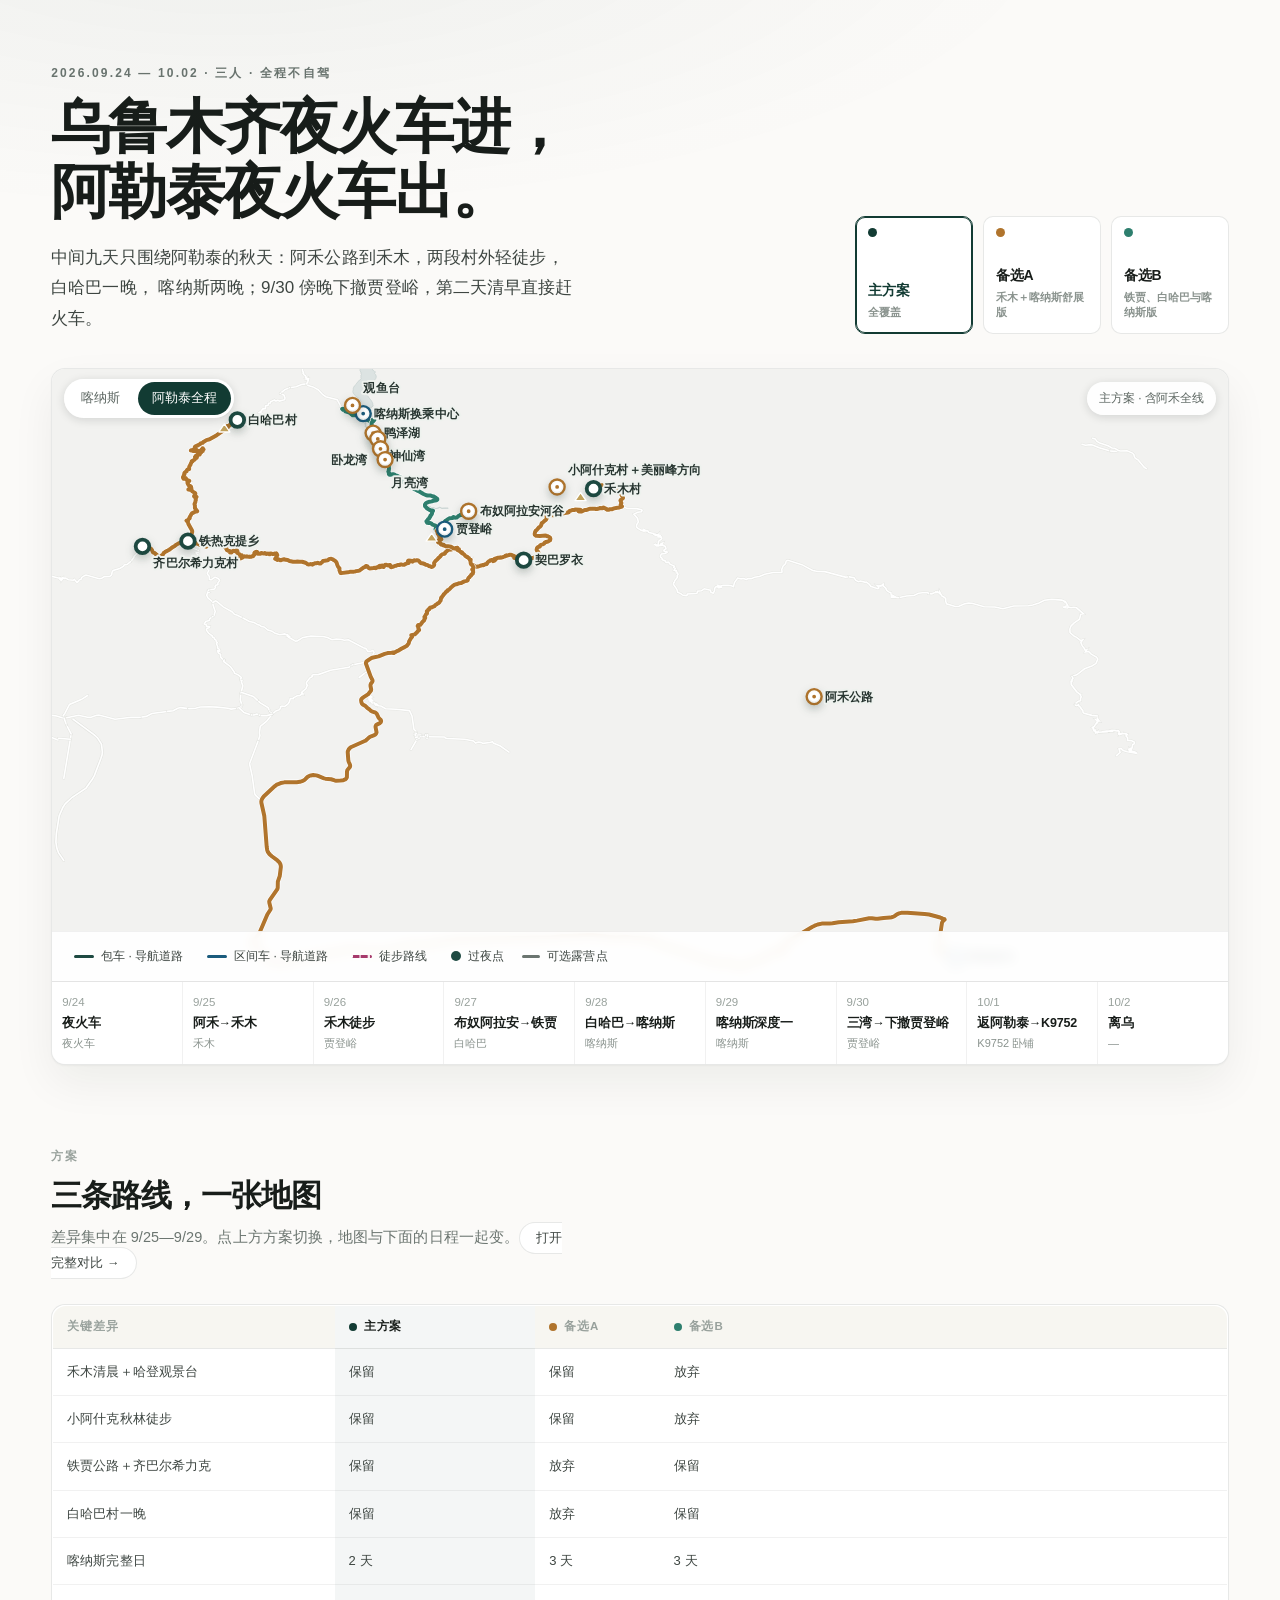
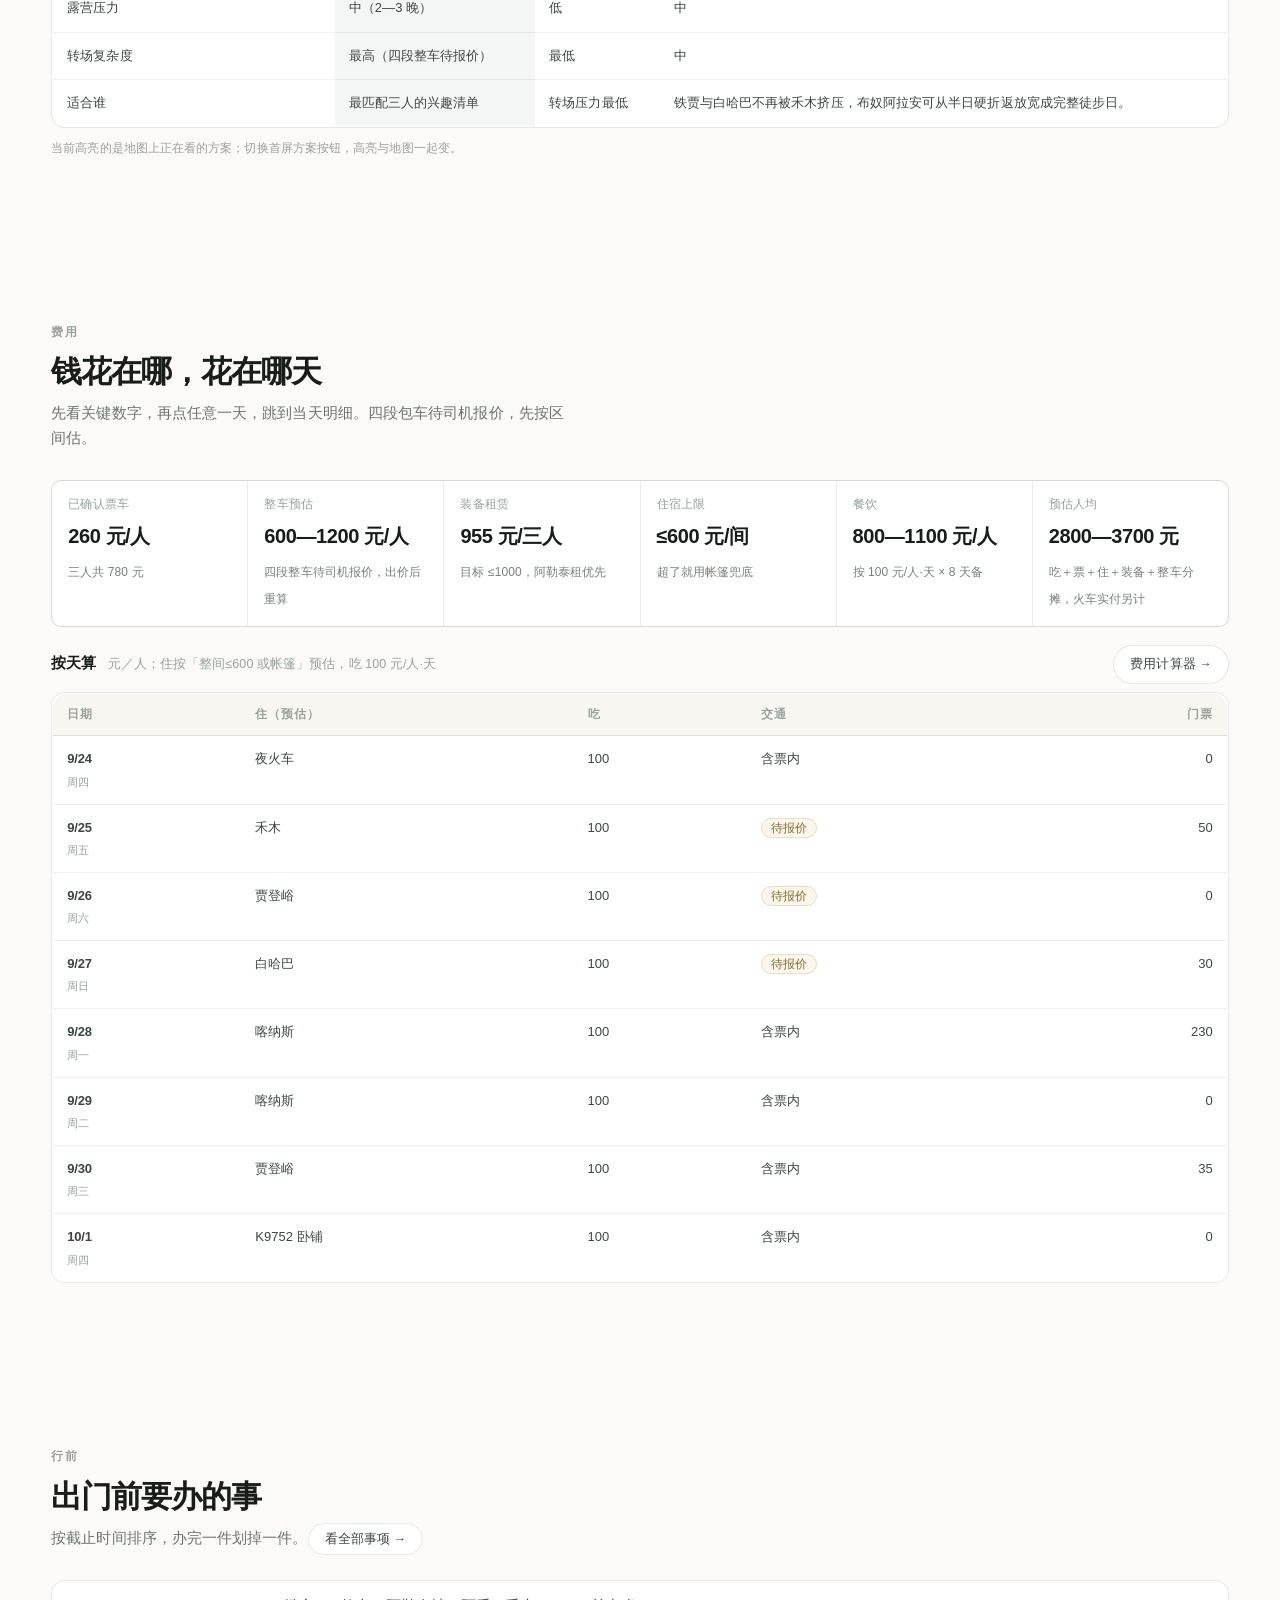
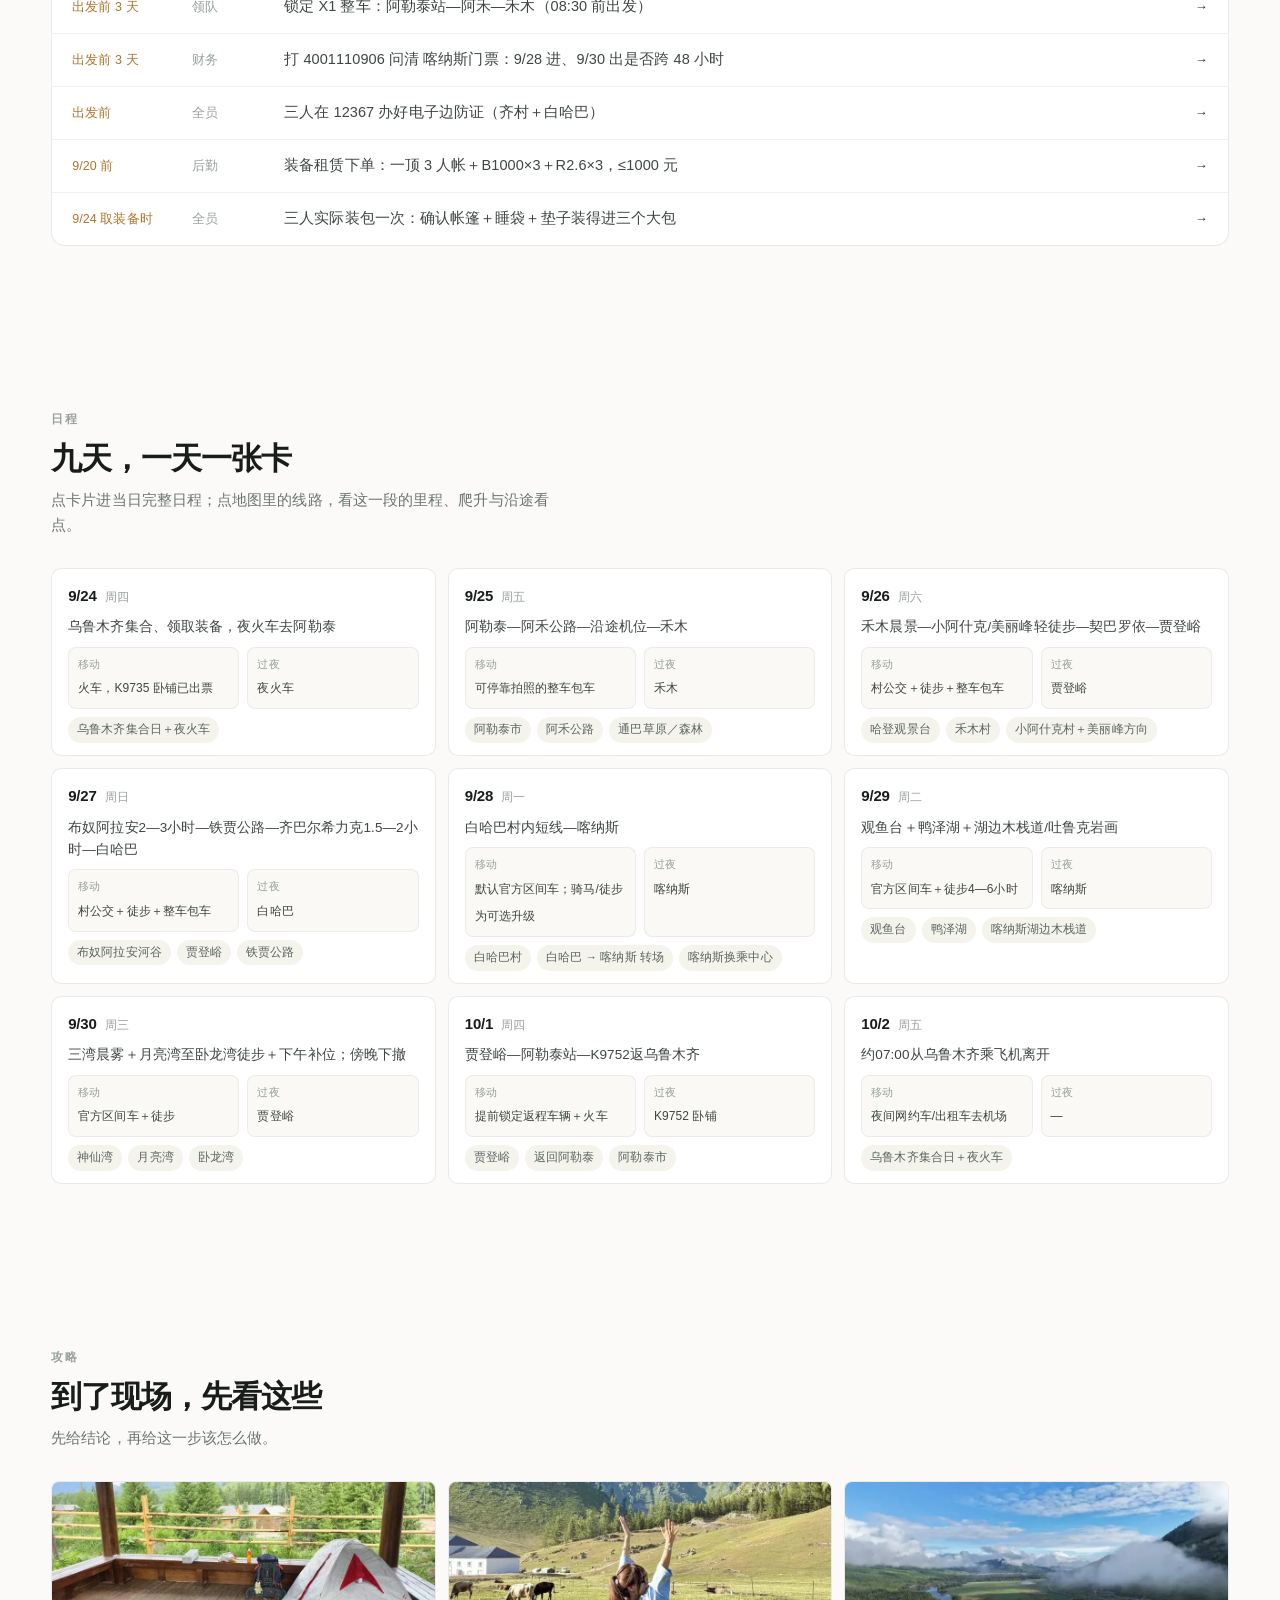
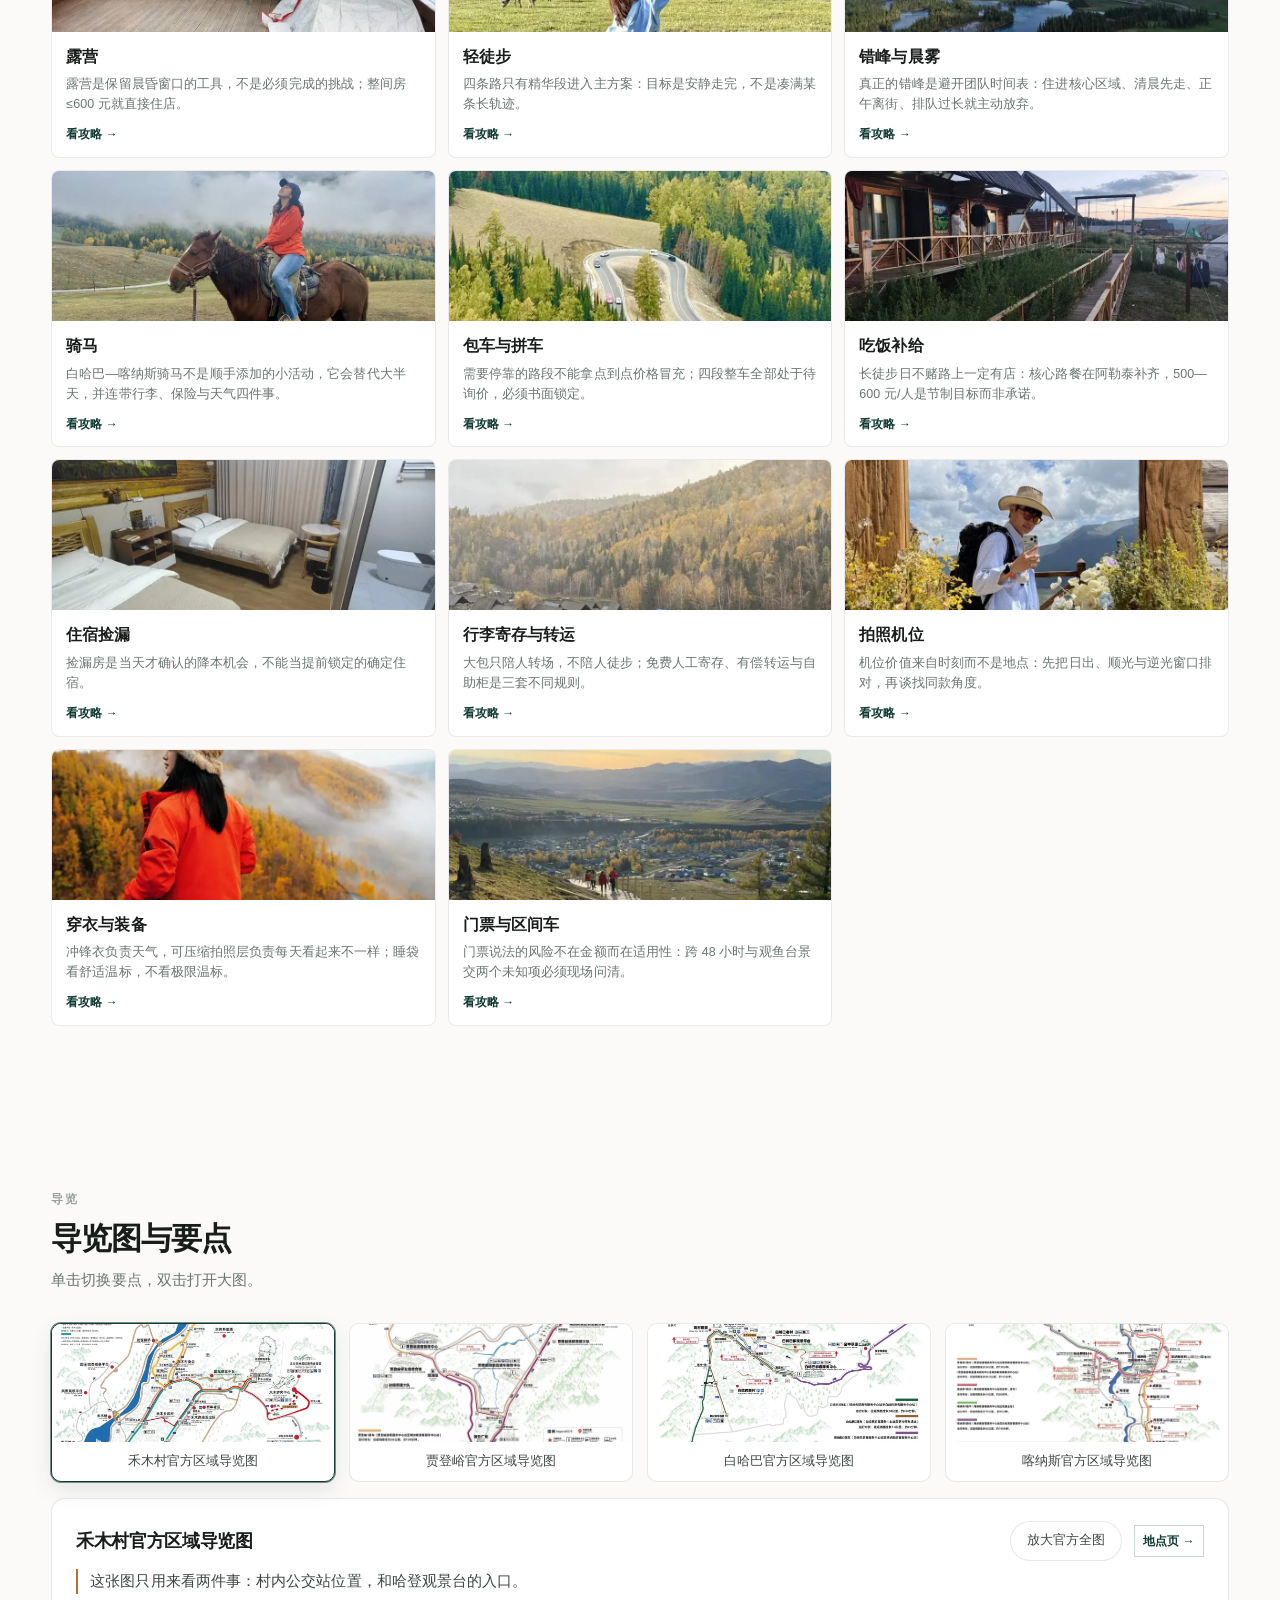
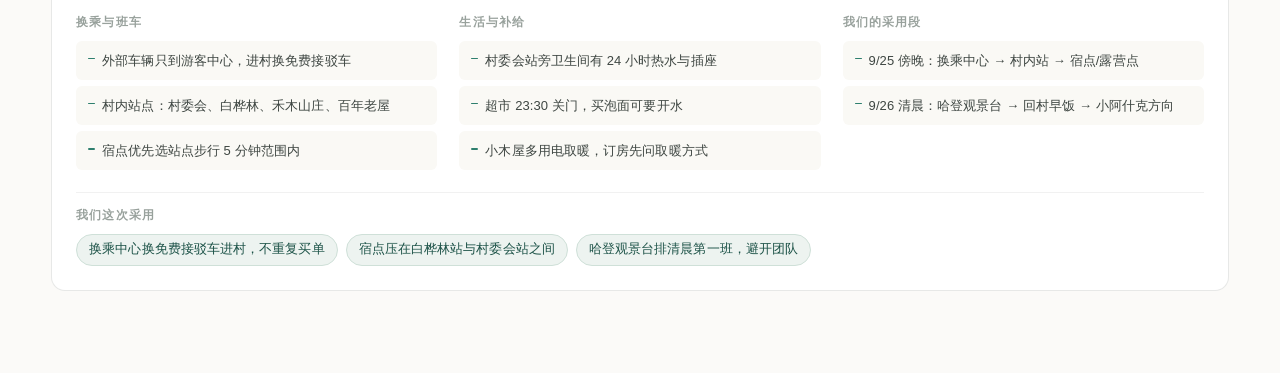
==== commit c87d72d4: "修复地图引擎启动竞争 线上页面优先等待高德完成初始化，只有加载失败或超时才启用 Leaflet 备用地图，避免两个引擎争用同一容器后退回 SVG。" ====
--- a/index.html
+++ b/index.html
@@ -100,6 +100,7 @@
   var s=document.createElement("script");s.async=true;
   s.src="https://webapi.amap.com/maps?v=2.0&key=b579fc947bc5de2d4fe8ef587fd7fbac&plugin=AMap.Driving,AMap.ToolBar";
   s.onload=function(){window.dispatchEvent(new Event("amap-ready"));};
+  s.onerror=function(){window.dispatchEvent(new Event("amap-failed"));};
   document.head.appendChild(s);
 })();
 </script>
